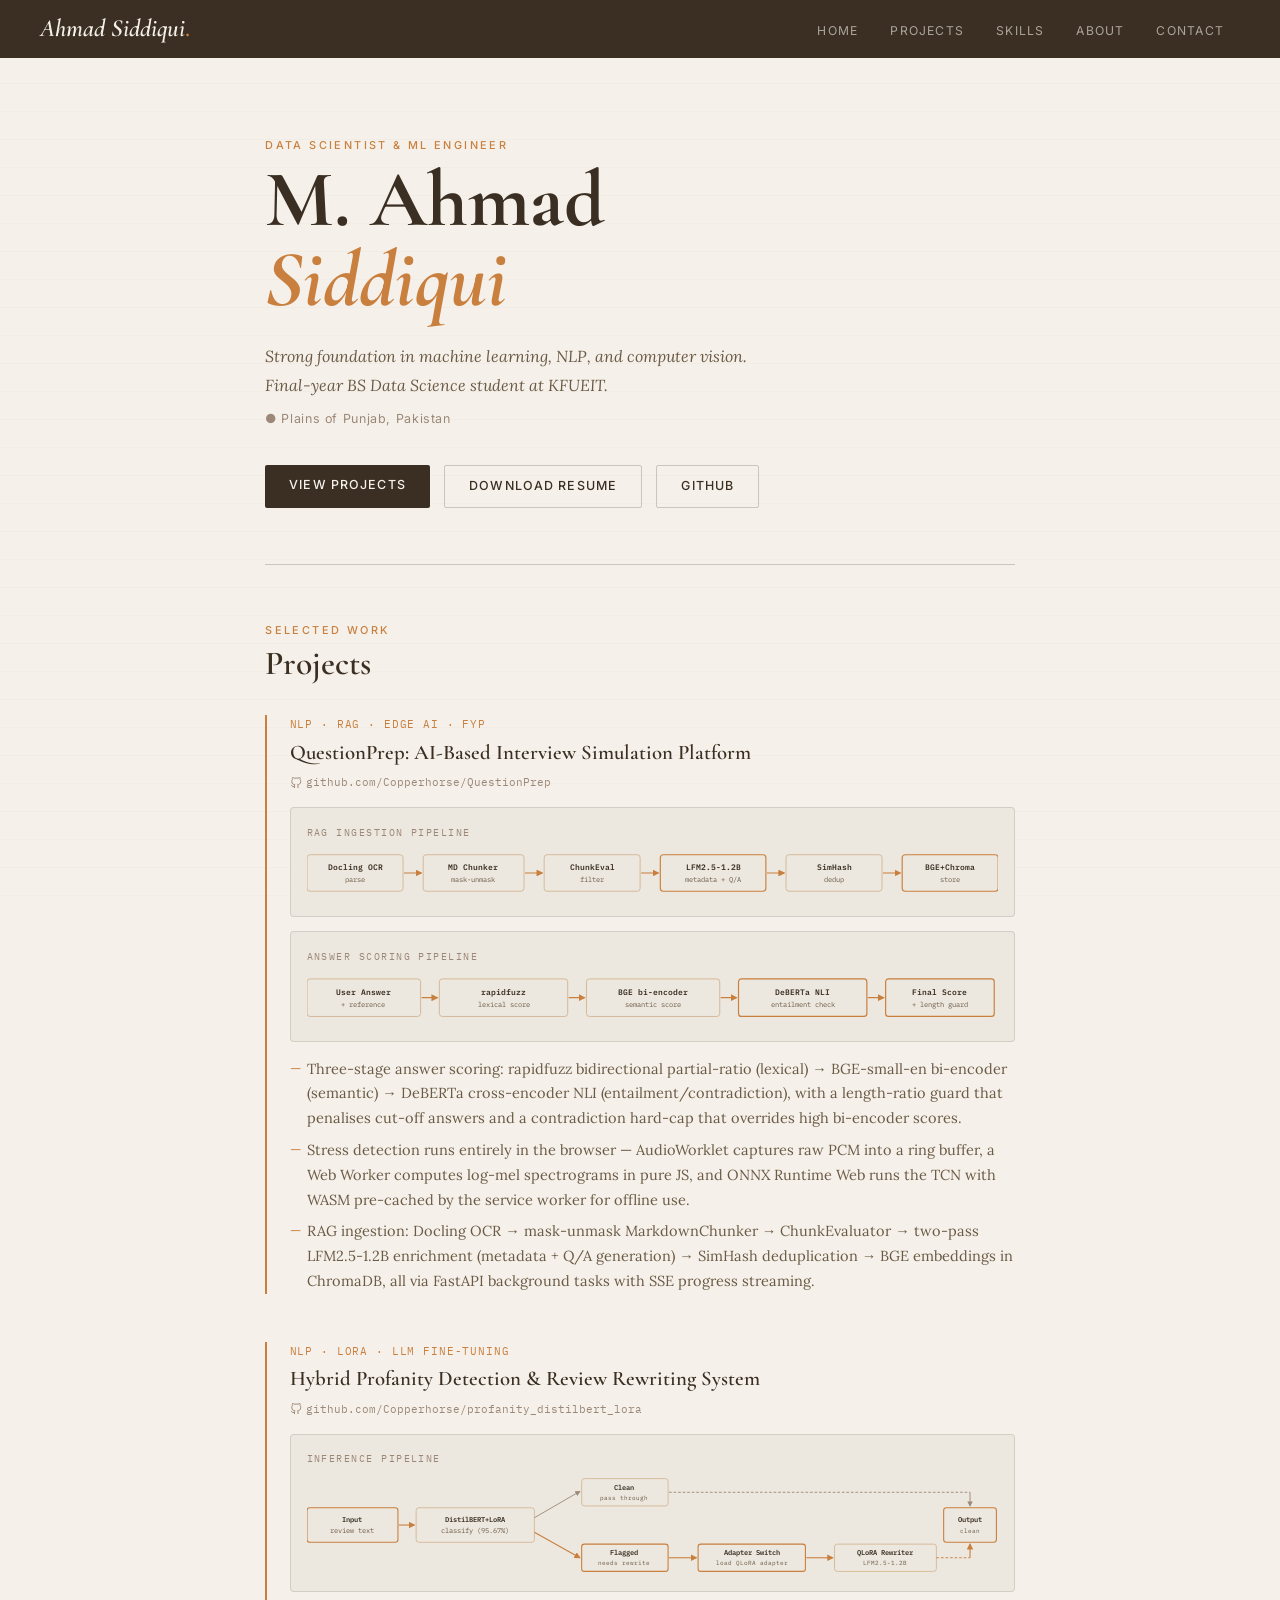
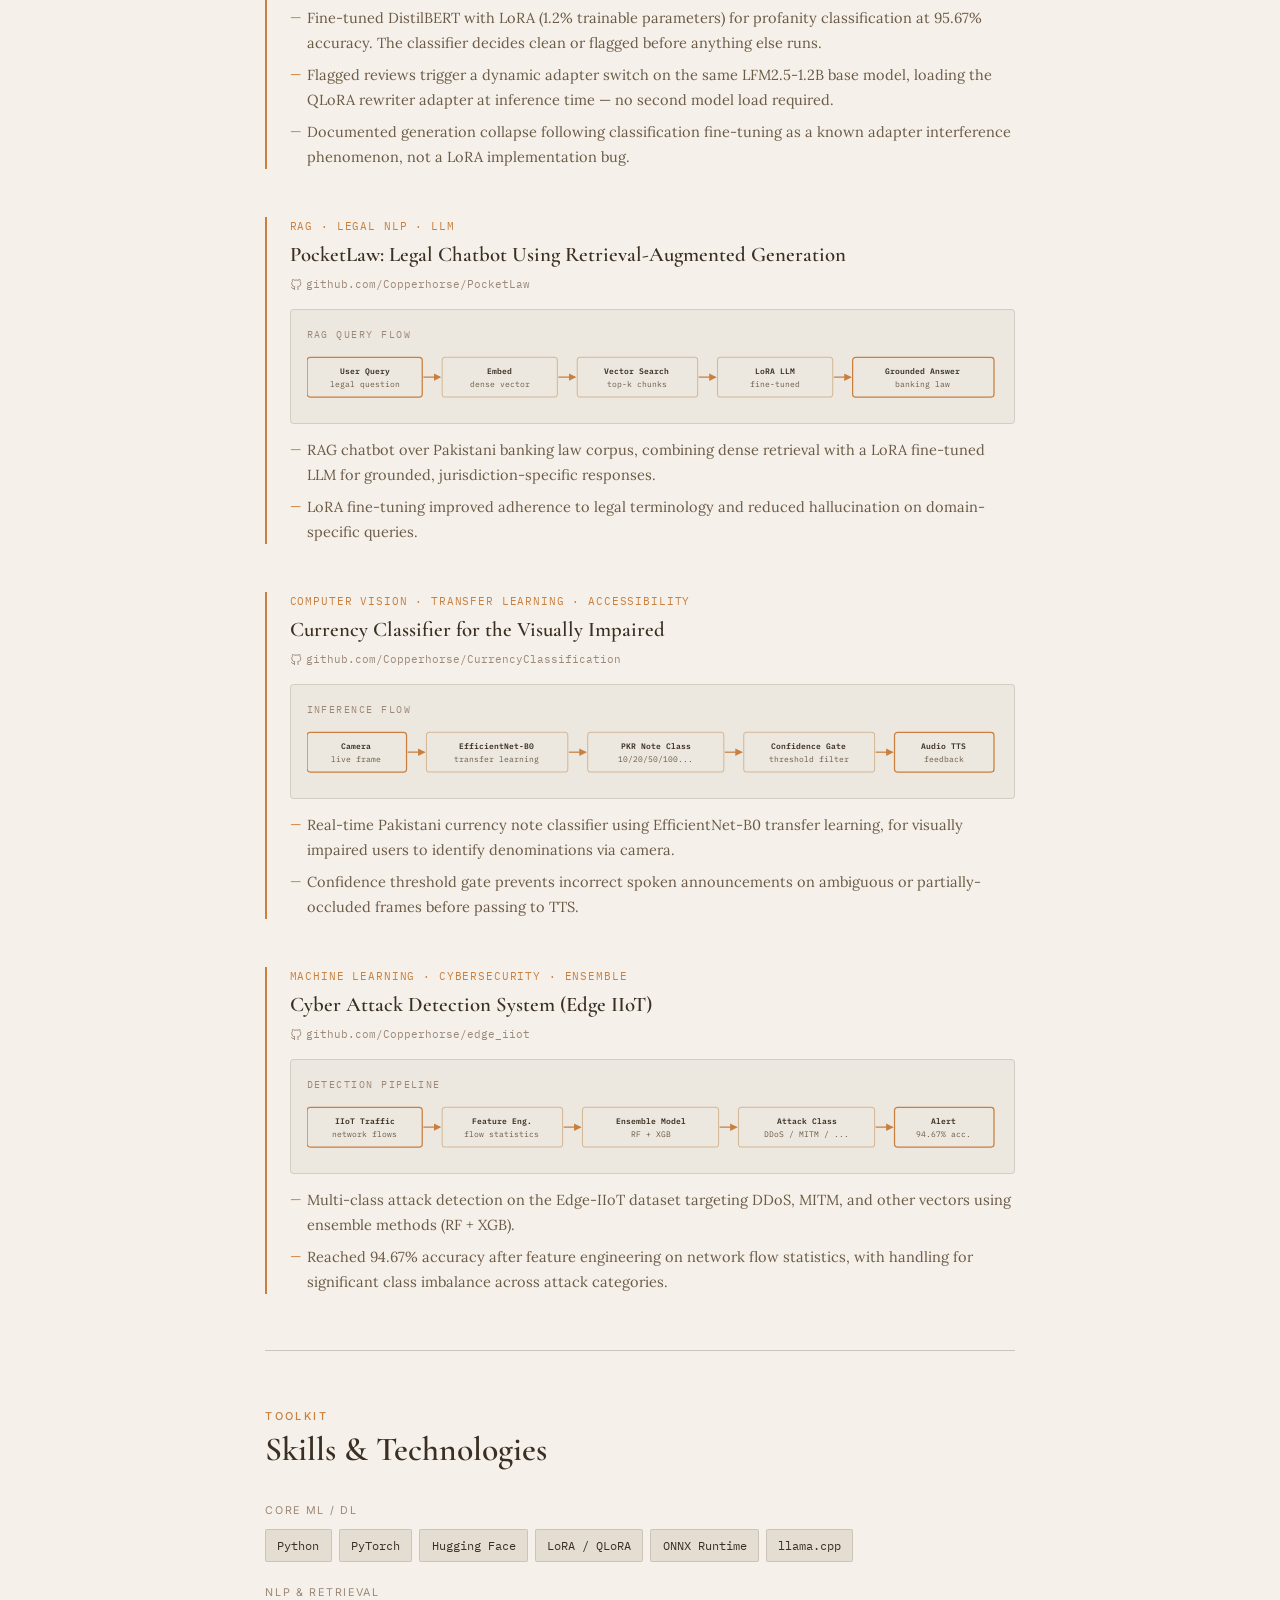
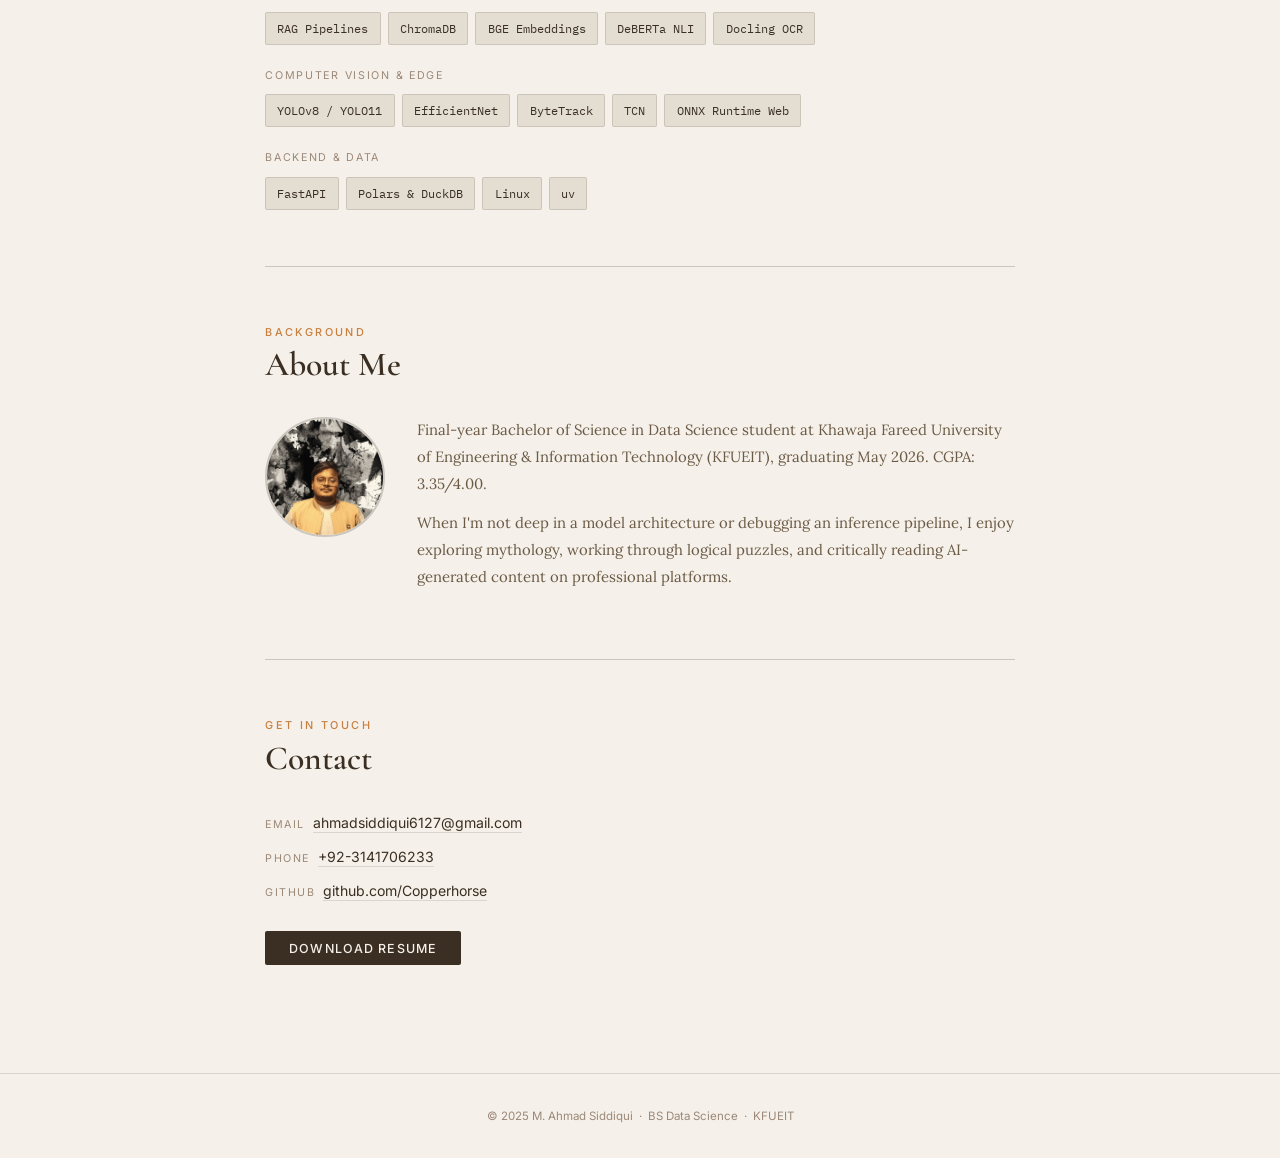
==== index.html @ ed1acefa "Add files via upload" ====
<!doctype html>
<html lang="en">
    <head>
        <meta charset="UTF-8" />
        <meta name="viewport" content="width=device-width, initial-scale=1.0" />
        <title>Portfolio | M. Ahmad Siddiqui</title>
        <meta
            name="description"
            content="M. Ahmad Siddiqui — Data Scientist & ML Engineer. NLP, Computer Vision, Edge AI."
        />
        <link rel="preconnect" href="https://fonts.googleapis.com" />
        <link rel="preconnect" href="https://fonts.gstatic.com" crossorigin />
        <link
            href="https://fonts.googleapis.com/css2?family=Cormorant+Garamond:ital,wght@0,400;0,600;0,700;1,400;1,600&family=Lora:ital,wght@0,400;0,500;1,400&family=Inter:wght@300;400;500&family=IBM+Plex+Mono:wght@400;500&display=swap"
            rel="stylesheet"
        />
        <style>
            :root {
                --ink: #3a2f22;
                --ink-light: #6b5a45;
                --ink-faint: #9c8878;
                --paper: #f5f1ea;
                --paper-dark: #ede8df;
                --paper-mid: #e4ddd2;
                --accent: #c97f3e;
                --border: rgba(58, 47, 34, 0.14);
                --border-mid: rgba(58, 47, 34, 0.22);
            }
            *,
            *::before,
            *::after {
                box-sizing: border-box;
                margin: 0;
                padding: 0;
            }
            html {
                scroll-behavior: smooth;
            }
            body {
                background-color: var(--paper);
                color: var(--ink);
                font-family: "Lora", Georgia, serif;
                font-size: 16px;
                line-height: 1.75;
            }
            body::before {
                content: "";
                position: fixed;
                inset: 0;
                pointer-events: none;
                z-index: 0;
                background-image: repeating-linear-gradient(
                    to bottom,
                    transparent,
                    transparent 27px,
                    rgba(58, 47, 34, 0.04) 28px
                );
            }
            .navbar {
                position: fixed;
                top: 0;
                left: 0;
                right: 0;
                z-index: 1000;
                background: var(--ink);
                display: flex;
                justify-content: space-between;
                align-items: center;
                padding: 0 2.5rem;
                height: 58px;
            }
            .nav-brand {
                font-family: "Cormorant Garamond", serif;
                font-size: 1.55rem;
                font-weight: 600;
                font-style: italic;
                color: var(--paper);
                text-decoration: none;
            }
            .nav-brand .dot {
                color: var(--accent);
                font-style: normal;
            }
            .nav-links {
                display: flex;
                list-style: none;
            }
            .nav-links a {
                font-family: "Inter", sans-serif;
                font-size: 0.76rem;
                font-weight: 400;
                letter-spacing: 0.1em;
                text-transform: uppercase;
                color: rgba(245, 241, 234, 0.6);
                text-decoration: none;
                padding: 0.45rem 1rem;
                transition: color 0.2s;
            }
            .nav-links a:hover {
                color: var(--paper);
            }
            .hamburger {
                display: none;
                flex-direction: column;
                gap: 5px;
                cursor: pointer;
            }
            .hamburger span {
                display: block;
                width: 20px;
                height: 1.5px;
                background: var(--paper);
                transition:
                    transform 0.3s,
                    opacity 0.3s;
            }
            .hamburger.open span:nth-child(1) {
                transform: translateY(6.5px) rotate(45deg);
            }
            .hamburger.open span:nth-child(2) {
                opacity: 0;
            }
            .hamburger.open span:nth-child(3) {
                transform: translateY(-6.5px) rotate(-45deg);
            }
            .mobile-menu {
                display: none;
                position: fixed;
                top: 58px;
                left: 0;
                right: 0;
                background: var(--ink);
                padding: 0.8rem 2rem 1.2rem;
                z-index: 999;
                flex-direction: column;
            }
            .mobile-menu.open {
                display: flex;
            }
            .mobile-menu a {
                font-family: "Inter", sans-serif;
                font-size: 0.82rem;
                letter-spacing: 0.08em;
                text-transform: uppercase;
                color: rgba(245, 241, 234, 0.7);
                text-decoration: none;
                padding: 0.55rem 0;
                border-bottom: 1px solid rgba(255, 255, 255, 0.05);
            }
            .page {
                position: relative;
                z-index: 1;
                max-width: 820px;
                margin: 0 auto;
                padding: 96px 2.2rem 5rem;
            }
            .divider {
                border: none;
                border-top: 1px solid var(--border-mid);
                margin: 3.5rem 0;
            }
            .eyebrow {
                font-family: "Inter", sans-serif;
                font-size: 0.68rem;
                font-weight: 500;
                letter-spacing: 0.22em;
                text-transform: uppercase;
                color: var(--accent);
                margin-bottom: 0.3rem;
                display: block;
            }
            h2.title {
                font-family: "Cormorant Garamond", serif;
                font-size: 2.1rem;
                font-weight: 600;
                color: var(--ink);
                margin-bottom: 2rem;
                line-height: 1.15;
            }
            #home {
                padding-top: 2.5rem;
            }
            .hero-name {
                font-family: "Cormorant Garamond", serif;
                font-size: clamp(3rem, 8vw, 5rem);
                font-weight: 700;
                line-height: 1;
                color: var(--ink);
                margin-bottom: 1.4rem;
            }
            .hero-name em {
                font-style: italic;
                color: var(--accent);
            }
            .hero-tagline {
                font-family: "Lora", serif;
                font-size: 1rem;
                font-style: italic;
                color: var(--ink-light);
                max-width: 520px;
                line-height: 1.8;
                margin-bottom: 0.5rem;
            }
            .hero-loc {
                font-family: "Inter", sans-serif;
                font-size: 0.78rem;
                color: var(--ink-faint);
                letter-spacing: 0.05em;
                margin-bottom: 2.2rem;
            }
            .ctas {
                display: flex;
                gap: 0.9rem;
                flex-wrap: wrap;
            }
            .btn {
                font-family: "Inter", sans-serif;
                font-size: 0.78rem;
                font-weight: 500;
                letter-spacing: 0.09em;
                text-transform: uppercase;
                text-decoration: none;
                padding: 0.6rem 1.5rem;
                border-radius: 2px;
                transition: transform 0.15s;
            }
            .btn:hover {
                transform: translateY(-1px);
            }
            .btn-ink {
                background: var(--ink);
                color: var(--paper);
            }
            .btn-ink:hover {
                background: #4e3f2d;
            }
            .btn-outline {
                border: 1px solid var(--border-mid);
                color: var(--ink);
            }
            .btn-outline:hover {
                border-color: var(--accent);
                color: var(--accent);
            }
            .project-card {
                margin-bottom: 3rem;
                border-left: 2.5px solid var(--accent);
                padding-left: 1.4rem;
            }
            .proj-tag {
                font-family: "IBM Plex Mono", monospace;
                font-size: 0.67rem;
                letter-spacing: 0.08em;
                text-transform: uppercase;
                color: var(--accent);
                display: block;
                margin-bottom: 0.3rem;
            }
            .proj-title {
                font-family: "Cormorant Garamond", serif;
                font-size: 1.3rem;
                font-weight: 600;
                color: var(--ink);
                text-decoration: none;
                display: block;
                margin-bottom: 0.2rem;
                line-height: 1.3;
                transition: color 0.2s;
            }
            .proj-title:hover {
                color: var(--accent);
            }
            .proj-gh {
                display: inline-flex;
                align-items: center;
                gap: 0.3rem;
                font-family: "IBM Plex Mono", monospace;
                font-size: 0.7rem;
                color: var(--ink-faint);
                text-decoration: none;
                margin-bottom: 0.9rem;
                transition: color 0.2s;
            }
            .proj-gh:hover {
                color: var(--accent);
            }
            .diagram-wrap {
                background: var(--paper-dark);
                border: 1px solid var(--border);
                border-radius: 4px;
                padding: 0.9rem 1rem 0.7rem;
                margin-bottom: 0.9rem;
                overflow-x: auto;
            }
            .diagram-label {
                font-family: "IBM Plex Mono", monospace;
                font-size: 0.65rem;
                letter-spacing: 0.14em;
                text-transform: uppercase;
                color: var(--ink-faint);
                margin-bottom: 0.5rem;
            }
            .pipeline-svg {
                width: 100%;
                height: auto;
                display: block;
            }
            .proj-bullets {
                list-style: none;
                padding: 0;
            }
            .proj-bullets li {
                font-family: "Lora", serif;
                font-size: 0.91rem;
                color: var(--ink-light);
                line-height: 1.7;
                margin-bottom: 0.45rem;
                padding-left: 1.1rem;
                position: relative;
            }
            .proj-bullets li::before {
                content: "—";
                position: absolute;
                left: 0;
                color: var(--accent);
                font-size: 0.85rem;
            }
            .skill-group {
                margin-bottom: 1.4rem;
            }
            .skill-group-label {
                font-family: "Inter", sans-serif;
                font-size: 0.67rem;
                letter-spacing: 0.16em;
                text-transform: uppercase;
                color: var(--ink-faint);
                margin-bottom: 0.55rem;
            }
            .skill-tags {
                display: flex;
                flex-wrap: wrap;
                gap: 0.45rem;
            }
            .skill-tag {
                font-family: "IBM Plex Mono", monospace;
                font-size: 0.75rem;
                color: var(--ink);
                background: var(--paper-mid);
                border: 1px solid var(--border);
                padding: 0.3rem 0.7rem;
                border-radius: 2px;
                transition:
                    border-color 0.2s,
                    color 0.2s;
            }
            .skill-tag:hover {
                border-color: var(--accent);
                color: var(--accent);
            }
            .about-grid {
                display: grid;
                grid-template-columns: 120px 1fr;
                gap: 2rem;
                align-items: start;
            }
            .profile-pic {
                width: 120px;
                height: 120px;
                border-radius: 50%;
                object-fit: cover;
                border: 2px solid var(--border-mid);
                filter: sepia(15%) contrast(0.95);
            }
            .about-text p {
                font-size: 0.93rem;
                color: var(--ink-light);
                margin-bottom: 0.8rem;
                line-height: 1.8;
            }
            .contact-list {
                list-style: none;
                padding: 0;
                margin-bottom: 1.8rem;
            }
            .contact-list li {
                font-family: "Inter", sans-serif;
                font-size: 0.88rem;
                margin-bottom: 0.6rem;
                color: var(--ink-light);
            }
            .contact-list a {
                color: var(--ink);
                text-decoration: none;
                border-bottom: 1px solid var(--border);
                padding-bottom: 1px;
                transition:
                    color 0.2s,
                    border-color 0.2s;
            }
            .contact-list a:hover {
                color: var(--accent);
                border-color: var(--accent);
            }
            .cl {
                font-size: 0.67rem;
                letter-spacing: 0.14em;
                text-transform: uppercase;
                color: var(--ink-faint);
                margin-right: 0.5rem;
            }
            footer {
                text-align: center;
                padding: 2rem;
                font-family: "Inter", sans-serif;
                font-size: 0.72rem;
                color: var(--ink-faint);
                border-top: 1px solid var(--border);
                margin-top: 2rem;
                position: relative;
                z-index: 1;
            }
            @media (max-width: 600px) {
                .navbar {
                    padding: 0 1.2rem;
                }
                .nav-links {
                    display: none;
                }
                .hamburger {
                    display: flex;
                }
                .page {
                    padding: 78px 1.2rem 3rem;
                }
                .hero-name {
                    font-size: 2.8rem;
                }
                .about-grid {
                    grid-template-columns: 1fr;
                }
            }
        </style>
    </head>
    <body>
        <nav class="navbar">
            <a class="nav-brand" href="#home"
                >Ahmad Siddiqui<span class="dot">.</span></a
            >
            <ul class="nav-links">
                <li><a href="#home">Home</a></li>
                <li><a href="#projects">Projects</a></li>
                <li><a href="#skills">Skills</a></li>
                <li><a href="#about">About</a></li>
                <li><a href="#contact">Contact</a></li>
            </ul>
            <div class="hamburger" id="hbg" onclick="toggleMenu()">
                <span></span><span></span><span></span>
            </div>
        </nav>

        <div class="mobile-menu" id="mob">
            <a href="#home" onclick="closeMenu()">Home</a>
            <a href="#projects" onclick="closeMenu()">Projects</a>
            <a href="#skills" onclick="closeMenu()">Skills</a>
            <a href="#about" onclick="closeMenu()">About</a>
            <a href="#contact" onclick="closeMenu()">Contact</a>
        </div>

        <div class="page">
            <section id="home">
                <span class="eyebrow">Data Scientist &amp; ML Engineer</span>
                <h1 class="hero-name">M. Ahmad<br /><em>Siddiqui</em></h1>
                <p class="hero-tagline">
                    Strong foundation in machine learning, NLP, and computer
                    vision. Final-year BS Data Science student at KFUEIT.
                </p>
                <p class="hero-loc">&#9679; Plains of Punjab, Pakistan</p>
                <div class="ctas">
                    <a href="#projects" class="btn btn-ink">View Projects</a>
                    <a
                        href="data/Portfolio-4.pdf"
                        class="btn btn-outline"
                        download
                        >Download Resume</a
                    >
                    <a
                        href="https://github.com/Copperhorse"
                        class="btn btn-outline"
                        target="_blank"
                        >GitHub</a
                    >
                </div>
            </section>

            <hr class="divider" />

            <section id="projects">
                <span class="eyebrow">Selected Work</span>
                <h2 class="title">Projects</h2>

                <!-- QuestionPrep -->
                <div class="project-card">
                    <span class="proj-tag"
                        >NLP &middot; RAG &middot; Edge AI &middot; FYP</span
                    >
                    <a
                        class="proj-title"
                        href="https://github.com/Copperhorse/QuestionPrep"
                        target="_blank"
                        >QuestionPrep: AI-Based Interview Simulation Platform</a
                    >
                    <a
                        class="proj-gh"
                        href="https://github.com/Copperhorse/QuestionPrep"
                        target="_blank"
                    >
                        <svg
                            width="12"
                            height="12"
                            viewBox="0 0 24 24"
                            fill="none"
                            stroke="currentColor"
                            stroke-width="2"
                        >
                            <path
                                d="M9 19c-5 1.5-5-2.5-7-3m14 6v-3.87a3.37 3.37 0 0 0-.94-2.61c3.14-.35 6.44-1.54 6.44-7A5.44 5.44 0 0 0 20 4.77 5.07 5.07 0 0 0 19.91 1S18.73.65 16 2.48a13.38 13.38 0 0 0-7 0C6.27.65 5.09 1 5.09 1A5.07 5.07 0 0 0 5 4.77a5.44 5.44 0 0 0-1.5 3.78c0 5.42 3.3 6.61 6.44 7A3.37 3.37 0 0 0 9 18.13V22"
                            />
                        </svg>
                        github.com/Copperhorse/QuestionPrep
                    </a>
                    <div class="diagram-wrap">
                        <div class="diagram-label">RAG Ingestion Pipeline</div>
                        <svg
                            class="pipeline-svg"
                            viewBox="0 0 720 58"
                            xmlns="http://www.w3.org/2000/svg"
                        >
                            <defs>
                                <marker
                                    id="a1"
                                    markerWidth="6"
                                    markerHeight="6"
                                    refX="5"
                                    refY="3"
                                    orient="auto"
                                >
                                    <polygon
                                        points="0 0,6 3,0 6"
                                        fill="#c97f3e"
                                    />
                                </marker>
                            </defs>
                            <rect
                                x="0"
                                y="6"
                                width="100"
                                height="38"
                                rx="3"
                                fill="#ede8df"
                                stroke="#d4b896"
                                stroke-width="1"
                            />
                            <rect
                                x="121"
                                y="6"
                                width="105"
                                height="38"
                                rx="3"
                                fill="#ede8df"
                                stroke="#d4b896"
                                stroke-width="1"
                            />
                            <rect
                                x="247"
                                y="6"
                                width="100"
                                height="38"
                                rx="3"
                                fill="#ede8df"
                                stroke="#d4b896"
                                stroke-width="1"
                            />
                            <rect
                                x="368"
                                y="6"
                                width="110"
                                height="38"
                                rx="3"
                                fill="#ede8df"
                                stroke="#c97f3e"
                                stroke-width="1.2"
                            />
                            <rect
                                x="499"
                                y="6"
                                width="100"
                                height="38"
                                rx="3"
                                fill="#ede8df"
                                stroke="#d4b896"
                                stroke-width="1"
                            />
                            <rect
                                x="620"
                                y="6"
                                width="100"
                                height="38"
                                rx="3"
                                fill="#ede8df"
                                stroke="#c97f3e"
                                stroke-width="1.2"
                            />
                            <text
                                x="50"
                                y="22"
                                text-anchor="middle"
                                font-size="8"
                                fill="#3a2f22"
                                font-weight="600"
                                font-family="IBM Plex Mono,monospace"
                            >
                                Docling OCR
                            </text>
                            <text
                                x="50"
                                y="34"
                                text-anchor="middle"
                                font-size="7.5"
                                fill="#6b5a45"
                                font-family="IBM Plex Mono,monospace"
                            >
                                parse
                            </text>
                            <text
                                x="173"
                                y="22"
                                text-anchor="middle"
                                font-size="8"
                                fill="#3a2f22"
                                font-weight="600"
                                font-family="IBM Plex Mono,monospace"
                            >
                                MD Chunker
                            </text>
                            <text
                                x="173"
                                y="34"
                                text-anchor="middle"
                                font-size="7.5"
                                fill="#6b5a45"
                                font-family="IBM Plex Mono,monospace"
                            >
                                mask-unmask
                            </text>
                            <text
                                x="297"
                                y="22"
                                text-anchor="middle"
                                font-size="8"
                                fill="#3a2f22"
                                font-weight="600"
                                font-family="IBM Plex Mono,monospace"
                            >
                                ChunkEval
                            </text>
                            <text
                                x="297"
                                y="34"
                                text-anchor="middle"
                                font-size="7.5"
                                fill="#6b5a45"
                                font-family="IBM Plex Mono,monospace"
                            >
                                filter
                            </text>
                            <text
                                x="423"
                                y="22"
                                text-anchor="middle"
                                font-size="8"
                                fill="#3a2f22"
                                font-weight="600"
                                font-family="IBM Plex Mono,monospace"
                            >
                                LFM2.5-1.2B
                            </text>
                            <text
                                x="423"
                                y="34"
                                text-anchor="middle"
                                font-size="7.5"
                                fill="#6b5a45"
                                font-family="IBM Plex Mono,monospace"
                            >
                                metadata + Q/A
                            </text>
                            <text
                                x="549"
                                y="22"
                                text-anchor="middle"
                                font-size="8"
                                fill="#3a2f22"
                                font-weight="600"
                                font-family="IBM Plex Mono,monospace"
                            >
                                SimHash
                            </text>
                            <text
                                x="549"
                                y="34"
                                text-anchor="middle"
                                font-size="7.5"
                                fill="#6b5a45"
                                font-family="IBM Plex Mono,monospace"
                            >
                                dedup
                            </text>
                            <text
                                x="670"
                                y="22"
                                text-anchor="middle"
                                font-size="8"
                                fill="#3a2f22"
                                font-weight="600"
                                font-family="IBM Plex Mono,monospace"
                            >
                                BGE+Chroma
                            </text>
                            <text
                                x="670"
                                y="34"
                                text-anchor="middle"
                                font-size="7.5"
                                fill="#6b5a45"
                                font-family="IBM Plex Mono,monospace"
                            >
                                store
                            </text>
                            <line
                                x1="101"
                                y1="25"
                                x2="119"
                                y2="25"
                                stroke="#c97f3e"
                                stroke-width="1.2"
                                marker-end="url(#a1)"
                            />
                            <line
                                x1="227"
                                y1="25"
                                x2="245"
                                y2="25"
                                stroke="#c97f3e"
                                stroke-width="1.2"
                                marker-end="url(#a1)"
                            />
                            <line
                                x1="348"
                                y1="25"
                                x2="366"
                                y2="25"
                                stroke="#c97f3e"
                                stroke-width="1.2"
                                marker-end="url(#a1)"
                            />
                            <line
                                x1="479"
                                y1="25"
                                x2="497"
                                y2="25"
                                stroke="#c97f3e"
                                stroke-width="1.2"
                                marker-end="url(#a1)"
                            />
                            <line
                                x1="600"
                                y1="25"
                                x2="618"
                                y2="25"
                                stroke="#c97f3e"
                                stroke-width="1.2"
                                marker-end="url(#a1)"
                            />
                        </svg>
                    </div>
                    <div class="diagram-wrap">
                        <div class="diagram-label">Answer Scoring Pipeline</div>
                        <svg
                            class="pipeline-svg"
                            viewBox="0 0 700 58"
                            xmlns="http://www.w3.org/2000/svg"
                        >
                            <defs>
                                <marker
                                    id="a2"
                                    markerWidth="6"
                                    markerHeight="6"
                                    refX="5"
                                    refY="3"
                                    orient="auto"
                                >
                                    <polygon
                                        points="0 0,6 3,0 6"
                                        fill="#c97f3e"
                                    />
                                </marker>
                            </defs>
                            <rect
                                x="0"
                                y="6"
                                width="115"
                                height="38"
                                rx="3"
                                fill="#ede8df"
                                stroke="#d4b896"
                                stroke-width="1"
                            />
                            <rect
                                x="134"
                                y="6"
                                width="130"
                                height="38"
                                rx="3"
                                fill="#ede8df"
                                stroke="#d4b896"
                                stroke-width="1"
                            />
                            <rect
                                x="283"
                                y="6"
                                width="135"
                                height="38"
                                rx="3"
                                fill="#ede8df"
                                stroke="#d4b896"
                                stroke-width="1"
                            />
                            <rect
                                x="437"
                                y="6"
                                width="130"
                                height="38"
                                rx="3"
                                fill="#ede8df"
                                stroke="#c97f3e"
                                stroke-width="1.2"
                            />
                            <rect
                                x="586"
                                y="6"
                                width="110"
                                height="38"
                                rx="3"
                                fill="#ede8df"
                                stroke="#c97f3e"
                                stroke-width="1.2"
                            />
                            <text
                                x="57"
                                y="22"
                                text-anchor="middle"
                                font-size="8"
                                fill="#3a2f22"
                                font-weight="600"
                                font-family="IBM Plex Mono,monospace"
                            >
                                User Answer
                            </text>
                            <text
                                x="57"
                                y="34"
                                text-anchor="middle"
                                font-size="7.5"
                                fill="#6b5a45"
                                font-family="IBM Plex Mono,monospace"
                            >
                                + reference
                            </text>
                            <text
                                x="199"
                                y="22"
                                text-anchor="middle"
                                font-size="8"
                                fill="#3a2f22"
                                font-weight="600"
                                font-family="IBM Plex Mono,monospace"
                            >
                                rapidfuzz
                            </text>
                            <text
                                x="199"
                                y="34"
                                text-anchor="middle"
                                font-size="7.5"
                                fill="#6b5a45"
                                font-family="IBM Plex Mono,monospace"
                            >
                                lexical score
                            </text>
                            <text
                                x="350"
                                y="22"
                                text-anchor="middle"
                                font-size="8"
                                fill="#3a2f22"
                                font-weight="600"
                                font-family="IBM Plex Mono,monospace"
                            >
                                BGE bi-encoder
                            </text>
                            <text
                                x="350"
                                y="34"
                                text-anchor="middle"
                                font-size="7.5"
                                fill="#6b5a45"
                                font-family="IBM Plex Mono,monospace"
                            >
                                semantic score
                            </text>
                            <text
                                x="502"
                                y="22"
                                text-anchor="middle"
                                font-size="8"
                                fill="#3a2f22"
                                font-weight="600"
                                font-family="IBM Plex Mono,monospace"
                            >
                                DeBERTa NLI
                            </text>
                            <text
                                x="502"
                                y="34"
                                text-anchor="middle"
                                font-size="7.5"
                                fill="#6b5a45"
                                font-family="IBM Plex Mono,monospace"
                            >
                                entailment check
                            </text>
                            <text
                                x="641"
                                y="22"
                                text-anchor="middle"
                                font-size="8"
                                fill="#3a2f22"
                                font-weight="600"
                                font-family="IBM Plex Mono,monospace"
                            >
                                Final Score
                            </text>
                            <text
                                x="641"
                                y="34"
                                text-anchor="middle"
                                font-size="7.5"
                                fill="#6b5a45"
                                font-family="IBM Plex Mono,monospace"
                            >
                                + length guard
                            </text>
                            <line
                                x1="116"
                                y1="25"
                                x2="132"
                                y2="25"
                                stroke="#c97f3e"
                                stroke-width="1.2"
                                marker-end="url(#a2)"
                            />
                            <line
                                x1="265"
                                y1="25"
                                x2="281"
                                y2="25"
                                stroke="#c97f3e"
                                stroke-width="1.2"
                                marker-end="url(#a2)"
                            />
                            <line
                                x1="419"
                                y1="25"
                                x2="435"
                                y2="25"
                                stroke="#c97f3e"
                                stroke-width="1.2"
                                marker-end="url(#a2)"
                            />
                            <line
                                x1="568"
                                y1="25"
                                x2="584"
                                y2="25"
                                stroke="#c97f3e"
                                stroke-width="1.2"
                                marker-end="url(#a2)"
                            />
                        </svg>
                    </div>
                    <ul class="proj-bullets">
                        <li>
                            Three-stage answer scoring: rapidfuzz bidirectional
                            partial-ratio (lexical) → BGE-small-en bi-encoder
                            (semantic) → DeBERTa cross-encoder NLI
                            (entailment/contradiction), with a length-ratio
                            guard that penalises cut-off answers and a
                            contradiction hard-cap that overrides high
                            bi-encoder scores.
                        </li>
                        <li>
                            Stress detection runs entirely in the browser —
                            AudioWorklet captures raw PCM into a ring buffer, a
                            Web Worker computes log-mel spectrograms in pure JS,
                            and ONNX Runtime Web runs the TCN with WASM
                            pre-cached by the service worker for offline use.
                        </li>
                        <li>
                            RAG ingestion: Docling OCR → mask-unmask
                            MarkdownChunker → ChunkEvaluator → two-pass
                            LFM2.5-1.2B enrichment (metadata + Q/A generation) →
                            SimHash deduplication → BGE embeddings in ChromaDB,
                            all via FastAPI background tasks with SSE progress
                            streaming.
                        </li>
                    </ul>
                </div>

                <!-- Profanity Detection — CORRECTED DIAGRAM -->
                <div class="project-card">
                    <span class="proj-tag"
                        >NLP &middot; LoRA &middot; LLM Fine-tuning</span
                    >
                    <a
                        class="proj-title"
                        href="https://github.com/Copperhorse/profanity_distilbert_lora"
                        target="_blank"
                        >Hybrid Profanity Detection &amp; Review Rewriting
                        System</a
                    >
                    <a
                        class="proj-gh"
                        href="https://github.com/Copperhorse/profanity_distilbert_lora"
                        target="_blank"
                    >
                        <svg
                            width="12"
                            height="12"
                            viewBox="0 0 24 24"
                            fill="none"
                            stroke="currentColor"
                            stroke-width="2"
                        >
                            <path
                                d="M9 19c-5 1.5-5-2.5-7-3m14 6v-3.87a3.37 3.37 0 0 0-.94-2.61c3.14-.35 6.44-1.54 6.44-7A5.44 5.44 0 0 0 20 4.77 5.07 5.07 0 0 0 19.91 1S18.73.65 16 2.48a13.38 13.38 0 0 0-7 0C6.27.65 5.09 1 5.09 1A5.07 5.07 0 0 0 5 4.77a5.44 5.44 0 0 0-1.5 3.78c0 5.42 3.3 6.61 6.44 7A3.37 3.37 0 0 0 9 18.13V22"
                            />
                        </svg>
                        github.com/Copperhorse/profanity_distilbert_lora
                    </a>
                    <div class="diagram-wrap">
                        <div class="diagram-label">Inference Pipeline</div>
                        <!-- Flow: Input → DistilBERT Classifier → clean (pass through) OR flagged → Adapter Switch → QLoRA Rewriter → Output -->
                        <svg
                            class="pipeline-svg"
                            viewBox="0 0 760 115"
                            xmlns="http://www.w3.org/2000/svg"
                        >
                            <defs>
                                <marker
                                    id="b1"
                                    markerWidth="6"
                                    markerHeight="6"
                                    refX="5"
                                    refY="3"
                                    orient="auto"
                                >
                                    <polygon
                                        points="0 0,6 3,0 6"
                                        fill="#c97f3e"
                                    />
                                </marker>
                                <marker
                                    id="b2"
                                    markerWidth="6"
                                    markerHeight="6"
                                    refX="5"
                                    refY="3"
                                    orient="auto"
                                >
                                    <polygon
                                        points="0 0,6 3,0 6"
                                        fill="#9c8878"
                                    />
                                </marker>
                            </defs>
                            <!-- Input -->
                            <rect
                                x="0"
                                y="36"
                                width="100"
                                height="38"
                                rx="3"
                                fill="#ede8df"
                                stroke="#c97f3e"
                                stroke-width="1.2"
                            />
                            <text
                                x="50"
                                y="52"
                                text-anchor="middle"
                                font-size="8"
                                fill="#3a2f22"
                                font-weight="600"
                                font-family="IBM Plex Mono,monospace"
                            >
                                Input
                            </text>
                            <text
                                x="50"
                                y="64"
                                text-anchor="middle"
                                font-size="7.5"
                                fill="#6b5a45"
                                font-family="IBM Plex Mono,monospace"
                            >
                                review text
                            </text>
                            <!-- Classifier -->
                            <rect
                                x="120"
                                y="36"
                                width="130"
                                height="38"
                                rx="3"
                                fill="#ede8df"
                                stroke="#d4b896"
                                stroke-width="1"
                            />
                            <text
                                x="185"
                                y="52"
                                text-anchor="middle"
                                font-size="8"
                                fill="#3a2f22"
                                font-weight="600"
                                font-family="IBM Plex Mono,monospace"
                            >
                                DistilBERT+LoRA
                            </text>
                            <text
                                x="185"
                                y="64"
                                text-anchor="middle"
                                font-size="7.5"
                                fill="#6b5a45"
                                font-family="IBM Plex Mono,monospace"
                            >
                                classify (95.67%)
                            </text>
                            <line
                                x1="101"
                                y1="55"
                                x2="118"
                                y2="55"
                                stroke="#c97f3e"
                                stroke-width="1.2"
                                marker-end="url(#b1)"
                            />
                            <!-- clean branch -->
                            <line
                                x1="250"
                                y1="47"
                                x2="300"
                                y2="18"
                                stroke="#9c8878"
                                stroke-width="1"
                                marker-end="url(#b2)"
                            />
                            <rect
                                x="302"
                                y="4"
                                width="95"
                                height="30"
                                rx="3"
                                fill="#ede8df"
                                stroke="#d4b896"
                                stroke-width="1"
                            />
                            <text
                                x="349"
                                y="16"
                                text-anchor="middle"
                                font-size="7.5"
                                fill="#3a2f22"
                                font-weight="600"
                                font-family="IBM Plex Mono,monospace"
                            >
                                Clean
                            </text>
                            <text
                                x="349"
                                y="27"
                                text-anchor="middle"
                                font-size="7"
                                fill="#6b5a45"
                                font-family="IBM Plex Mono,monospace"
                            >
                                pass through
                            </text>
                            <!-- flagged branch -->
                            <line
                                x1="250"
                                y1="63"
                                x2="300"
                                y2="91"
                                stroke="#c97f3e"
                                stroke-width="1.2"
                                marker-end="url(#b1)"
                            />
                            <rect
                                x="302"
                                y="76"
                                width="95"
                                height="30"
                                rx="3"
                                fill="#ede8df"
                                stroke="#c97f3e"
                                stroke-width="1.2"
                            />
                            <text
                                x="349"
                                y="88"
                                text-anchor="middle"
                                font-size="7.5"
                                fill="#3a2f22"
                                font-weight="600"
                                font-family="IBM Plex Mono,monospace"
                            >
                                Flagged
                            </text>
                            <text
                                x="349"
                                y="99"
                                text-anchor="middle"
                                font-size="7"
                                fill="#6b5a45"
                                font-family="IBM Plex Mono,monospace"
                            >
                                needs rewrite
                            </text>
                            <!-- adapter switch (flagged only) -->
                            <line
                                x1="398"
                                y1="91"
                                x2="428"
                                y2="91"
                                stroke="#c97f3e"
                                stroke-width="1.2"
                                marker-end="url(#b1)"
                            />
                            <rect
                                x="430"
                                y="76"
                                width="118"
                                height="30"
                                rx="3"
                                fill="#ede8df"
                                stroke="#c97f3e"
                                stroke-width="1.2"
                            />
                            <text
                                x="489"
                                y="88"
                                text-anchor="middle"
                                font-size="7.5"
                                fill="#3a2f22"
                                font-weight="600"
                                font-family="IBM Plex Mono,monospace"
                            >
                                Adapter Switch
                            </text>
                            <text
                                x="489"
                                y="99"
                                text-anchor="middle"
                                font-size="7"
                                fill="#6b5a45"
                                font-family="IBM Plex Mono,monospace"
                            >
                                load QLoRA adapter
                            </text>
                            <!-- QLoRA rewriter -->
                            <line
                                x1="549"
                                y1="91"
                                x2="578"
                                y2="91"
                                stroke="#c97f3e"
                                stroke-width="1.2"
                                marker-end="url(#b1)"
                            />
                            <rect
                                x="580"
                                y="76"
                                width="112"
                                height="30"
                                rx="3"
                                fill="#ede8df"
                                stroke="#d4b896"
                                stroke-width="1"
                            />
                            <text
                                x="636"
                                y="88"
                                text-anchor="middle"
                                font-size="7.5"
                                fill="#3a2f22"
                                font-weight="600"
                                font-family="IBM Plex Mono,monospace"
                            >
                                QLoRA Rewriter
                            </text>
                            <text
                                x="636"
                                y="99"
                                text-anchor="middle"
                                font-size="7"
                                fill="#6b5a45"
                                font-family="IBM Plex Mono,monospace"
                            >
                                LFM2.5-1.2B
                            </text>
                            <!-- output node -->
                            <rect
                                x="700"
                                y="36"
                                width="58"
                                height="38"
                                rx="3"
                                fill="#ede8df"
                                stroke="#c97f3e"
                                stroke-width="1.2"
                            />
                            <text
                                x="729"
                                y="52"
                                text-anchor="middle"
                                font-size="7.5"
                                fill="#3a2f22"
                                font-weight="600"
                                font-family="IBM Plex Mono,monospace"
                            >
                                Output
                            </text>
                            <text
                                x="729"
                                y="64"
                                text-anchor="middle"
                                font-size="7"
                                fill="#6b5a45"
                                font-family="IBM Plex Mono,monospace"
                            >
                                clean
                            </text>
                            <!-- clean → output -->
                            <line
                                x1="398"
                                y1="19"
                                x2="729"
                                y2="19"
                                stroke="#9c8878"
                                stroke-width="1"
                                stroke-dasharray="3,2"
                            />
                            <line
                                x1="729"
                                y1="19"
                                x2="729"
                                y2="34"
                                stroke="#9c8878"
                                stroke-width="1"
                                marker-end="url(#b2)"
                            />
                            <!-- rewritten → output -->
                            <line
                                x1="692"
                                y1="91"
                                x2="729"
                                y2="91"
                                stroke="#c97f3e"
                                stroke-width="1"
                                stroke-dasharray="3,2"
                            />
                            <line
                                x1="729"
                                y1="91"
                                x2="729"
                                y2="76"
                                stroke="#c97f3e"
                                stroke-width="1.2"
                                marker-end="url(#b1)"
                            />
                        </svg>
                    </div>
                    <ul class="proj-bullets">
                        <li>
                            Fine-tuned DistilBERT with LoRA (1.2% trainable
                            parameters) for profanity classification at 95.67%
                            accuracy. The classifier decides clean or flagged
                            before anything else runs.
                        </li>
                        <li>
                            Flagged reviews trigger a dynamic adapter switch on
                            the same LFM2.5-1.2B base model, loading the QLoRA
                            rewriter adapter at inference time — no second model
                            load required.
                        </li>
                        <li>
                            Documented generation collapse following
                            classification fine-tuning as a known adapter
                            interference phenomenon, not a LoRA implementation
                            bug.
                        </li>
                    </ul>
                </div>

                <!-- PocketLaw -->
                <div class="project-card">
                    <span class="proj-tag"
                        >RAG &middot; Legal NLP &middot; LLM</span
                    >
                    <a
                        class="proj-title"
                        href="https://github.com/Copperhorse/PocketLaw"
                        target="_blank"
                        >PocketLaw: Legal Chatbot Using Retrieval-Augmented
                        Generation</a
                    >
                    <a
                        class="proj-gh"
                        href="https://github.com/Copperhorse/PocketLaw"
                        target="_blank"
                    >
                        <svg
                            width="12"
                            height="12"
                            viewBox="0 0 24 24"
                            fill="none"
                            stroke="currentColor"
                            stroke-width="2"
                        >
                            <path
                                d="M9 19c-5 1.5-5-2.5-7-3m14 6v-3.87a3.37 3.37 0 0 0-.94-2.61c3.14-.35 6.44-1.54 6.44-7A5.44 5.44 0 0 0 20 4.77 5.07 5.07 0 0 0 19.91 1S18.73.65 16 2.48a13.38 13.38 0 0 0-7 0C6.27.65 5.09 1 5.09 1A5.07 5.07 0 0 0 5 4.77a5.44 5.44 0 0 0-1.5 3.78c0 5.42 3.3 6.61 6.44 7A3.37 3.37 0 0 0 9 18.13V22"
                            />
                        </svg>
                        github.com/Copperhorse/PocketLaw
                    </a>
                    <div class="diagram-wrap">
                        <div class="diagram-label">RAG Query Flow</div>
                        <svg
                            class="pipeline-svg"
                            viewBox="0 0 660 58"
                            xmlns="http://www.w3.org/2000/svg"
                        >
                            <defs>
                                <marker
                                    id="c1"
                                    markerWidth="6"
                                    markerHeight="6"
                                    refX="5"
                                    refY="3"
                                    orient="auto"
                                >
                                    <polygon
                                        points="0 0,6 3,0 6"
                                        fill="#c97f3e"
                                    />
                                </marker>
                            </defs>
                            <rect
                                x="0"
                                y="6"
                                width="110"
                                height="38"
                                rx="3"
                                fill="#ede8df"
                                stroke="#c97f3e"
                                stroke-width="1.2"
                            />
                            <rect
                                x="129"
                                y="6"
                                width="110"
                                height="38"
                                rx="3"
                                fill="#ede8df"
                                stroke="#d4b896"
                                stroke-width="1"
                            />
                            <rect
                                x="258"
                                y="6"
                                width="115"
                                height="38"
                                rx="3"
                                fill="#ede8df"
                                stroke="#d4b896"
                                stroke-width="1"
                            />
                            <rect
                                x="392"
                                y="6"
                                width="110"
                                height="38"
                                rx="3"
                                fill="#ede8df"
                                stroke="#d4b896"
                                stroke-width="1"
                            />
                            <rect
                                x="521"
                                y="6"
                                width="135"
                                height="38"
                                rx="3"
                                fill="#ede8df"
                                stroke="#c97f3e"
                                stroke-width="1.2"
                            />
                            <text
                                x="55"
                                y="22"
                                text-anchor="middle"
                                font-size="8"
                                fill="#3a2f22"
                                font-weight="600"
                                font-family="IBM Plex Mono,monospace"
                            >
                                User Query
                            </text>
                            <text
                                x="55"
                                y="34"
                                text-anchor="middle"
                                font-size="7.5"
                                fill="#6b5a45"
                                font-family="IBM Plex Mono,monospace"
                            >
                                legal question
                            </text>
                            <text
                                x="184"
                                y="22"
                                text-anchor="middle"
                                font-size="8"
                                fill="#3a2f22"
                                font-weight="600"
                                font-family="IBM Plex Mono,monospace"
                            >
                                Embed
                            </text>
                            <text
                                x="184"
                                y="34"
                                text-anchor="middle"
                                font-size="7.5"
                                fill="#6b5a45"
                                font-family="IBM Plex Mono,monospace"
                            >
                                dense vector
                            </text>
                            <text
                                x="315"
                                y="22"
                                text-anchor="middle"
                                font-size="8"
                                fill="#3a2f22"
                                font-weight="600"
                                font-family="IBM Plex Mono,monospace"
                            >
                                Vector Search
                            </text>
                            <text
                                x="315"
                                y="34"
                                text-anchor="middle"
                                font-size="7.5"
                                fill="#6b5a45"
                                font-family="IBM Plex Mono,monospace"
                            >
                                top-k chunks
                            </text>
                            <text
                                x="447"
                                y="22"
                                text-anchor="middle"
                                font-size="8"
                                fill="#3a2f22"
                                font-weight="600"
                                font-family="IBM Plex Mono,monospace"
                            >
                                LoRA LLM
                            </text>
                            <text
                                x="447"
                                y="34"
                                text-anchor="middle"
                                font-size="7.5"
                                fill="#6b5a45"
                                font-family="IBM Plex Mono,monospace"
                            >
                                fine-tuned
                            </text>
                            <text
                                x="588"
                                y="22"
                                text-anchor="middle"
                                font-size="8"
                                fill="#3a2f22"
                                font-weight="600"
                                font-family="IBM Plex Mono,monospace"
                            >
                                Grounded Answer
                            </text>
                            <text
                                x="588"
                                y="34"
                                text-anchor="middle"
                                font-size="7.5"
                                fill="#6b5a45"
                                font-family="IBM Plex Mono,monospace"
                            >
                                banking law
                            </text>
                            <line
                                x1="111"
                                y1="25"
                                x2="127"
                                y2="25"
                                stroke="#c97f3e"
                                stroke-width="1.2"
                                marker-end="url(#c1)"
                            />
                            <line
                                x1="240"
                                y1="25"
                                x2="256"
                                y2="25"
                                stroke="#c97f3e"
                                stroke-width="1.2"
                                marker-end="url(#c1)"
                            />
                            <line
                                x1="374"
                                y1="25"
                                x2="390"
                                y2="25"
                                stroke="#c97f3e"
                                stroke-width="1.2"
                                marker-end="url(#c1)"
                            />
                            <line
                                x1="503"
                                y1="25"
                                x2="519"
                                y2="25"
                                stroke="#c97f3e"
                                stroke-width="1.2"
                                marker-end="url(#c1)"
                            />
                        </svg>
                    </div>
                    <ul class="proj-bullets">
                        <li>
                            RAG chatbot over Pakistani banking law corpus,
                            combining dense retrieval with a LoRA fine-tuned LLM
                            for grounded, jurisdiction-specific responses.
                        </li>
                        <li>
                            LoRA fine-tuning improved adherence to legal
                            terminology and reduced hallucination on
                            domain-specific queries.
                        </li>
                    </ul>
                </div>

                <!-- Currency Classifier -->
                <div class="project-card">
                    <span class="proj-tag"
                        >Computer Vision &middot; Transfer Learning &middot;
                        Accessibility</span
                    >
                    <a
                        class="proj-title"
                        href="https://github.com/Copperhorse/CurrencyClassification"
                        target="_blank"
                        >Currency Classifier for the Visually Impaired</a
                    >
                    <a
                        class="proj-gh"
                        href="https://github.com/Copperhorse/CurrencyClassification"
                        target="_blank"
                    >
                        <svg
                            width="12"
                            height="12"
                            viewBox="0 0 24 24"
                            fill="none"
                            stroke="currentColor"
                            stroke-width="2"
                        >
                            <path
                                d="M9 19c-5 1.5-5-2.5-7-3m14 6v-3.87a3.37 3.37 0 0 0-.94-2.61c3.14-.35 6.44-1.54 6.44-7A5.44 5.44 0 0 0 20 4.77 5.07 5.07 0 0 0 19.91 1S18.73.65 16 2.48a13.38 13.38 0 0 0-7 0C6.27.65 5.09 1 5.09 1A5.07 5.07 0 0 0 5 4.77a5.44 5.44 0 0 0-1.5 3.78c0 5.42 3.3 6.61 6.44 7A3.37 3.37 0 0 0 9 18.13V22"
                            />
                        </svg>
                        github.com/Copperhorse/CurrencyClassification
                    </a>
                    <div class="diagram-wrap">
                        <div class="diagram-label">Inference Flow</div>
                        <svg
                            class="pipeline-svg"
                            viewBox="0 0 660 58"
                            xmlns="http://www.w3.org/2000/svg"
                        >
                            <defs>
                                <marker
                                    id="d1"
                                    markerWidth="6"
                                    markerHeight="6"
                                    refX="5"
                                    refY="3"
                                    orient="auto"
                                >
                                    <polygon
                                        points="0 0,6 3,0 6"
                                        fill="#c97f3e"
                                    />
                                </marker>
                            </defs>
                            <rect
                                x="0"
                                y="6"
                                width="95"
                                height="38"
                                rx="3"
                                fill="#ede8df"
                                stroke="#c97f3e"
                                stroke-width="1.2"
                            />
                            <rect
                                x="114"
                                y="6"
                                width="135"
                                height="38"
                                rx="3"
                                fill="#ede8df"
                                stroke="#d4b896"
                                stroke-width="1"
                            />
                            <rect
                                x="268"
                                y="6"
                                width="130"
                                height="38"
                                rx="3"
                                fill="#ede8df"
                                stroke="#d4b896"
                                stroke-width="1"
                            />
                            <rect
                                x="417"
                                y="6"
                                width="125"
                                height="38"
                                rx="3"
                                fill="#ede8df"
                                stroke="#d4b896"
                                stroke-width="1"
                            />
                            <rect
                                x="561"
                                y="6"
                                width="95"
                                height="38"
                                rx="3"
                                fill="#ede8df"
                                stroke="#c97f3e"
                                stroke-width="1.2"
                            />
                            <text
                                x="47"
                                y="22"
                                text-anchor="middle"
                                font-size="8"
                                fill="#3a2f22"
                                font-weight="600"
                                font-family="IBM Plex Mono,monospace"
                            >
                                Camera
                            </text>
                            <text
                                x="47"
                                y="34"
                                text-anchor="middle"
                                font-size="7.5"
                                fill="#6b5a45"
                                font-family="IBM Plex Mono,monospace"
                            >
                                live frame
                            </text>
                            <text
                                x="181"
                                y="22"
                                text-anchor="middle"
                                font-size="8"
                                fill="#3a2f22"
                                font-weight="600"
                                font-family="IBM Plex Mono,monospace"
                            >
                                EfficientNet-B0
                            </text>
                            <text
                                x="181"
                                y="34"
                                text-anchor="middle"
                                font-size="7.5"
                                fill="#6b5a45"
                                font-family="IBM Plex Mono,monospace"
                            >
                                transfer learning
                            </text>
                            <text
                                x="333"
                                y="22"
                                text-anchor="middle"
                                font-size="8"
                                fill="#3a2f22"
                                font-weight="600"
                                font-family="IBM Plex Mono,monospace"
                            >
                                PKR Note Class
                            </text>
                            <text
                                x="333"
                                y="34"
                                text-anchor="middle"
                                font-size="7.5"
                                fill="#6b5a45"
                                font-family="IBM Plex Mono,monospace"
                            >
                                10/20/50/100...
                            </text>
                            <text
                                x="479"
                                y="22"
                                text-anchor="middle"
                                font-size="8"
                                fill="#3a2f22"
                                font-weight="600"
                                font-family="IBM Plex Mono,monospace"
                            >
                                Confidence Gate
                            </text>
                            <text
                                x="479"
                                y="34"
                                text-anchor="middle"
                                font-size="7.5"
                                fill="#6b5a45"
                                font-family="IBM Plex Mono,monospace"
                            >
                                threshold filter
                            </text>
                            <text
                                x="608"
                                y="22"
                                text-anchor="middle"
                                font-size="8"
                                fill="#3a2f22"
                                font-weight="600"
                                font-family="IBM Plex Mono,monospace"
                            >
                                Audio TTS
                            </text>
                            <text
                                x="608"
                                y="34"
                                text-anchor="middle"
                                font-size="7.5"
                                fill="#6b5a45"
                                font-family="IBM Plex Mono,monospace"
                            >
                                feedback
                            </text>
                            <line
                                x1="96"
                                y1="25"
                                x2="112"
                                y2="25"
                                stroke="#c97f3e"
                                stroke-width="1.2"
                                marker-end="url(#d1)"
                            />
                            <line
                                x1="250"
                                y1="25"
                                x2="266"
                                y2="25"
                                stroke="#c97f3e"
                                stroke-width="1.2"
                                marker-end="url(#d1)"
                            />
                            <line
                                x1="399"
                                y1="25"
                                x2="415"
                                y2="25"
                                stroke="#c97f3e"
                                stroke-width="1.2"
                                marker-end="url(#d1)"
                            />
                            <line
                                x1="543"
                                y1="25"
                                x2="559"
                                y2="25"
                                stroke="#c97f3e"
                                stroke-width="1.2"
                                marker-end="url(#d1)"
                            />
                        </svg>
                    </div>
                    <ul class="proj-bullets">
                        <li>
                            Real-time Pakistani currency note classifier using
                            EfficientNet-B0 transfer learning, for visually
                            impaired users to identify denominations via camera.
                        </li>
                        <li>
                            Confidence threshold gate prevents incorrect spoken
                            announcements on ambiguous or partially-occluded
                            frames before passing to TTS.
                        </li>
                    </ul>
                </div>

                <!-- IIoT -->
                <div class="project-card">
                    <span class="proj-tag"
                        >Machine Learning &middot; Cybersecurity &middot;
                        Ensemble</span
                    >
                    <a
                        class="proj-title"
                        href="https://github.com/Copperhorse/edge_iiot"
                        target="_blank"
                        >Cyber Attack Detection System (Edge IIoT)</a
                    >
                    <a
                        class="proj-gh"
                        href="https://github.com/Copperhorse/edge_iiot"
                        target="_blank"
                    >
                        <svg
                            width="12"
                            height="12"
                            viewBox="0 0 24 24"
                            fill="none"
                            stroke="currentColor"
                            stroke-width="2"
                        >
                            <path
                                d="M9 19c-5 1.5-5-2.5-7-3m14 6v-3.87a3.37 3.37 0 0 0-.94-2.61c3.14-.35 6.44-1.54 6.44-7A5.44 5.44 0 0 0 20 4.77 5.07 5.07 0 0 0 19.91 1S18.73.65 16 2.48a13.38 13.38 0 0 0-7 0C6.27.65 5.09 1 5.09 1A5.07 5.07 0 0 0 5 4.77a5.44 5.44 0 0 0-1.5 3.78c0 5.42 3.3 6.61 6.44 7A3.37 3.37 0 0 0 9 18.13V22"
                            />
                        </svg>
                        github.com/Copperhorse/edge_iiot
                    </a>
                    <div class="diagram-wrap">
                        <div class="diagram-label">Detection Pipeline</div>
                        <svg
                            class="pipeline-svg"
                            viewBox="0 0 660 58"
                            xmlns="http://www.w3.org/2000/svg"
                        >
                            <defs>
                                <marker
                                    id="e1"
                                    markerWidth="6"
                                    markerHeight="6"
                                    refX="5"
                                    refY="3"
                                    orient="auto"
                                >
                                    <polygon
                                        points="0 0,6 3,0 6"
                                        fill="#c97f3e"
                                    />
                                </marker>
                            </defs>
                            <rect
                                x="0"
                                y="6"
                                width="110"
                                height="38"
                                rx="3"
                                fill="#ede8df"
                                stroke="#c97f3e"
                                stroke-width="1.2"
                            />
                            <rect
                                x="129"
                                y="6"
                                width="115"
                                height="38"
                                rx="3"
                                fill="#ede8df"
                                stroke="#d4b896"
                                stroke-width="1"
                            />
                            <rect
                                x="263"
                                y="6"
                                width="130"
                                height="38"
                                rx="3"
                                fill="#ede8df"
                                stroke="#d4b896"
                                stroke-width="1"
                            />
                            <rect
                                x="412"
                                y="6"
                                width="130"
                                height="38"
                                rx="3"
                                fill="#ede8df"
                                stroke="#d4b896"
                                stroke-width="1"
                            />
                            <rect
                                x="561"
                                y="6"
                                width="95"
                                height="38"
                                rx="3"
                                fill="#ede8df"
                                stroke="#c97f3e"
                                stroke-width="1.2"
                            />
                            <text
                                x="55"
                                y="22"
                                text-anchor="middle"
                                font-size="8"
                                fill="#3a2f22"
                                font-weight="600"
                                font-family="IBM Plex Mono,monospace"
                            >
                                IIoT Traffic
                            </text>
                            <text
                                x="55"
                                y="34"
                                text-anchor="middle"
                                font-size="7.5"
                                fill="#6b5a45"
                                font-family="IBM Plex Mono,monospace"
                            >
                                network flows
                            </text>
                            <text
                                x="186"
                                y="22"
                                text-anchor="middle"
                                font-size="8"
                                fill="#3a2f22"
                                font-weight="600"
                                font-family="IBM Plex Mono,monospace"
                            >
                                Feature Eng.
                            </text>
                            <text
                                x="186"
                                y="34"
                                text-anchor="middle"
                                font-size="7.5"
                                fill="#6b5a45"
                                font-family="IBM Plex Mono,monospace"
                            >
                                flow statistics
                            </text>
                            <text
                                x="328"
                                y="22"
                                text-anchor="middle"
                                font-size="8"
                                fill="#3a2f22"
                                font-weight="600"
                                font-family="IBM Plex Mono,monospace"
                            >
                                Ensemble Model
                            </text>
                            <text
                                x="328"
                                y="34"
                                text-anchor="middle"
                                font-size="7.5"
                                fill="#6b5a45"
                                font-family="IBM Plex Mono,monospace"
                            >
                                RF + XGB
                            </text>
                            <text
                                x="477"
                                y="22"
                                text-anchor="middle"
                                font-size="8"
                                fill="#3a2f22"
                                font-weight="600"
                                font-family="IBM Plex Mono,monospace"
                            >
                                Attack Class
                            </text>
                            <text
                                x="477"
                                y="34"
                                text-anchor="middle"
                                font-size="7.5"
                                fill="#6b5a45"
                                font-family="IBM Plex Mono,monospace"
                            >
                                DDoS / MITM / ...
                            </text>
                            <text
                                x="608"
                                y="22"
                                text-anchor="middle"
                                font-size="8"
                                fill="#3a2f22"
                                font-weight="600"
                                font-family="IBM Plex Mono,monospace"
                            >
                                Alert
                            </text>
                            <text
                                x="608"
                                y="34"
                                text-anchor="middle"
                                font-size="7.5"
                                fill="#6b5a45"
                                font-family="IBM Plex Mono,monospace"
                            >
                                94.67% acc.
                            </text>
                            <line
                                x1="111"
                                y1="25"
                                x2="127"
                                y2="25"
                                stroke="#c97f3e"
                                stroke-width="1.2"
                                marker-end="url(#e1)"
                            />
                            <line
                                x1="245"
                                y1="25"
                                x2="261"
                                y2="25"
                                stroke="#c97f3e"
                                stroke-width="1.2"
                                marker-end="url(#e1)"
                            />
                            <line
                                x1="394"
                                y1="25"
                                x2="410"
                                y2="25"
                                stroke="#c97f3e"
                                stroke-width="1.2"
                                marker-end="url(#e1)"
                            />
                            <line
                                x1="543"
                                y1="25"
                                x2="559"
                                y2="25"
                                stroke="#c97f3e"
                                stroke-width="1.2"
                                marker-end="url(#e1)"
                            />
                        </svg>
                    </div>
                    <ul class="proj-bullets">
                        <li>
                            Multi-class attack detection on the Edge-IIoT
                            dataset targeting DDoS, MITM, and other vectors
                            using ensemble methods (RF + XGB).
                        </li>
                        <li>
                            Reached 94.67% accuracy after feature engineering on
                            network flow statistics, with handling for
                            significant class imbalance across attack
                            categories.
                        </li>
                    </ul>
                </div>
            </section>

            <hr class="divider" />

            <section id="skills">
                <span class="eyebrow">Toolkit</span>
                <h2 class="title">Skills &amp; Technologies</h2>
                <div class="skill-group">
                    <div class="skill-group-label">Core ML / DL</div>
                    <div class="skill-tags">
                        <span class="skill-tag">Python</span>
                        <span class="skill-tag">PyTorch</span>
                        <span class="skill-tag">Hugging Face</span>
                        <span class="skill-tag">LoRA / QLoRA</span>
                        <span class="skill-tag">ONNX Runtime</span>
                        <span class="skill-tag">llama.cpp</span>
                    </div>
                </div>
                <div class="skill-group">
                    <div class="skill-group-label">NLP &amp; Retrieval</div>
                    <div class="skill-tags">
                        <span class="skill-tag">RAG Pipelines</span>
                        <span class="skill-tag">ChromaDB</span>
                        <span class="skill-tag">BGE Embeddings</span>
                        <span class="skill-tag">DeBERTa NLI</span>
                        <span class="skill-tag">Docling OCR</span>
                    </div>
                </div>
                <div class="skill-group">
                    <div class="skill-group-label">
                        Computer Vision &amp; Edge
                    </div>
                    <div class="skill-tags">
                        <span class="skill-tag">YOLOv8 / YOLO11</span>
                        <span class="skill-tag">EfficientNet</span>
                        <span class="skill-tag">ByteTrack</span>
                        <span class="skill-tag">TCN</span>
                        <span class="skill-tag">ONNX Runtime Web</span>
                    </div>
                </div>
                <div class="skill-group">
                    <div class="skill-group-label">Backend &amp; Data</div>
                    <div class="skill-tags">
                        <span class="skill-tag">FastAPI</span>
                        <span class="skill-tag">Polars &amp; DuckDB</span>
                        <span class="skill-tag">Linux</span>
                        <span class="skill-tag">uv</span>
                    </div>
                </div>
            </section>

            <hr class="divider" />

            <section id="about">
                <span class="eyebrow">Background</span>
                <h2 class="title">About Me</h2>
                <div class="about-grid">
                    <img
                        src="data/AhmadSiddiquiBlackWhite.webp"
                        alt="M. Ahmad Siddiqui"
                        class="profile-pic"
                    />
                    <div class="about-text">
                        <p>
                            Final-year Bachelor of Science in Data Science
                            student at Khawaja Fareed University of Engineering
                            &amp; Information Technology (KFUEIT), graduating
                            May 2026. CGPA: 3.35/4.00.
                        </p>
                        <p>
                            When I'm not deep in a model architecture or
                            debugging an inference pipeline, I enjoy exploring
                            mythology, working through logical puzzles, and
                            critically reading AI-generated content on
                            professional platforms.
                        </p>
                    </div>
                </div>
            </section>

            <hr class="divider" />

            <section id="contact">
                <span class="eyebrow">Get in Touch</span>
                <h2 class="title">Contact</h2>
                <ul class="contact-list">
                    <li>
                        <span class="cl">Email</span
                        ><a href="mailto:ahmadsiddiqui6127@gmail.com"
                            >ahmadsiddiqui6127@gmail.com</a
                        >
                    </li>
                    <li>
                        <span class="cl">Phone</span
                        ><a href="tel:+923141706233">+92-3141706233</a>
                    </li>
                    <li>
                        <span class="cl">GitHub</span
                        ><a
                            href="https://github.com/Copperhorse"
                            target="_blank"
                            >github.com/Copperhorse</a
                        >
                    </li>
                </ul>
                <a href="data/Portfolio-2.pdf" class="btn btn-ink" download
                    >Download Resume</a
                >
            </section>
        </div>

        <footer>
            © 2025 M. Ahmad Siddiqui &nbsp;&middot;&nbsp; BS Data Science
            &nbsp;&middot;&nbsp; KFUEIT
        </footer>

        <script>
            function toggleMenu() {
                document.getElementById("mob").classList.toggle("open");
                document.getElementById("hbg").classList.toggle("open");
            }
            function closeMenu() {
                document.getElementById("mob").classList.remove("open");
                document.getElementById("hbg").classList.remove("open");
            }
            document.addEventListener("click", function (e) {
                var m = document.getElementById("mob"),
                    h = document.getElementById("hbg");
                if (
                    m.classList.contains("open") &&
                    !m.contains(e.target) &&
                    !h.contains(e.target)
                )
                    closeMenu();
            });
        </script>
    </body>
</html>
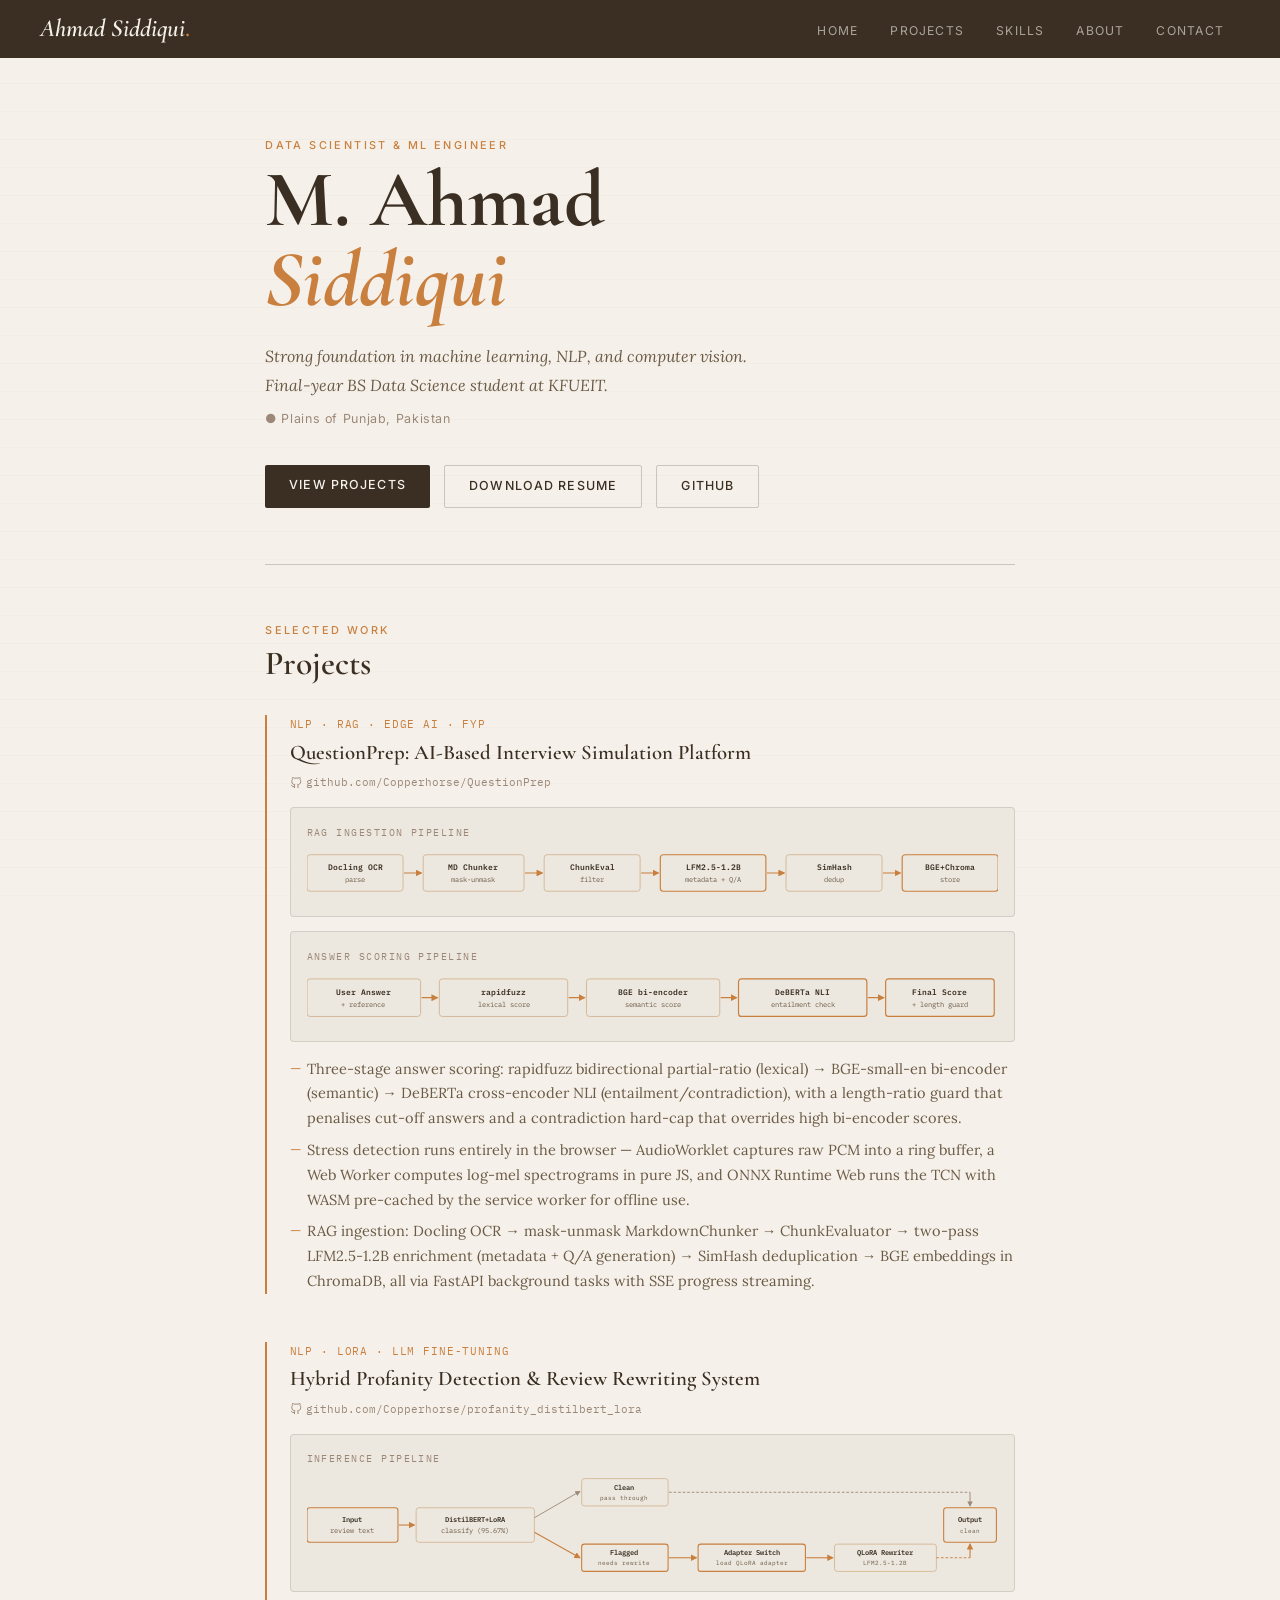
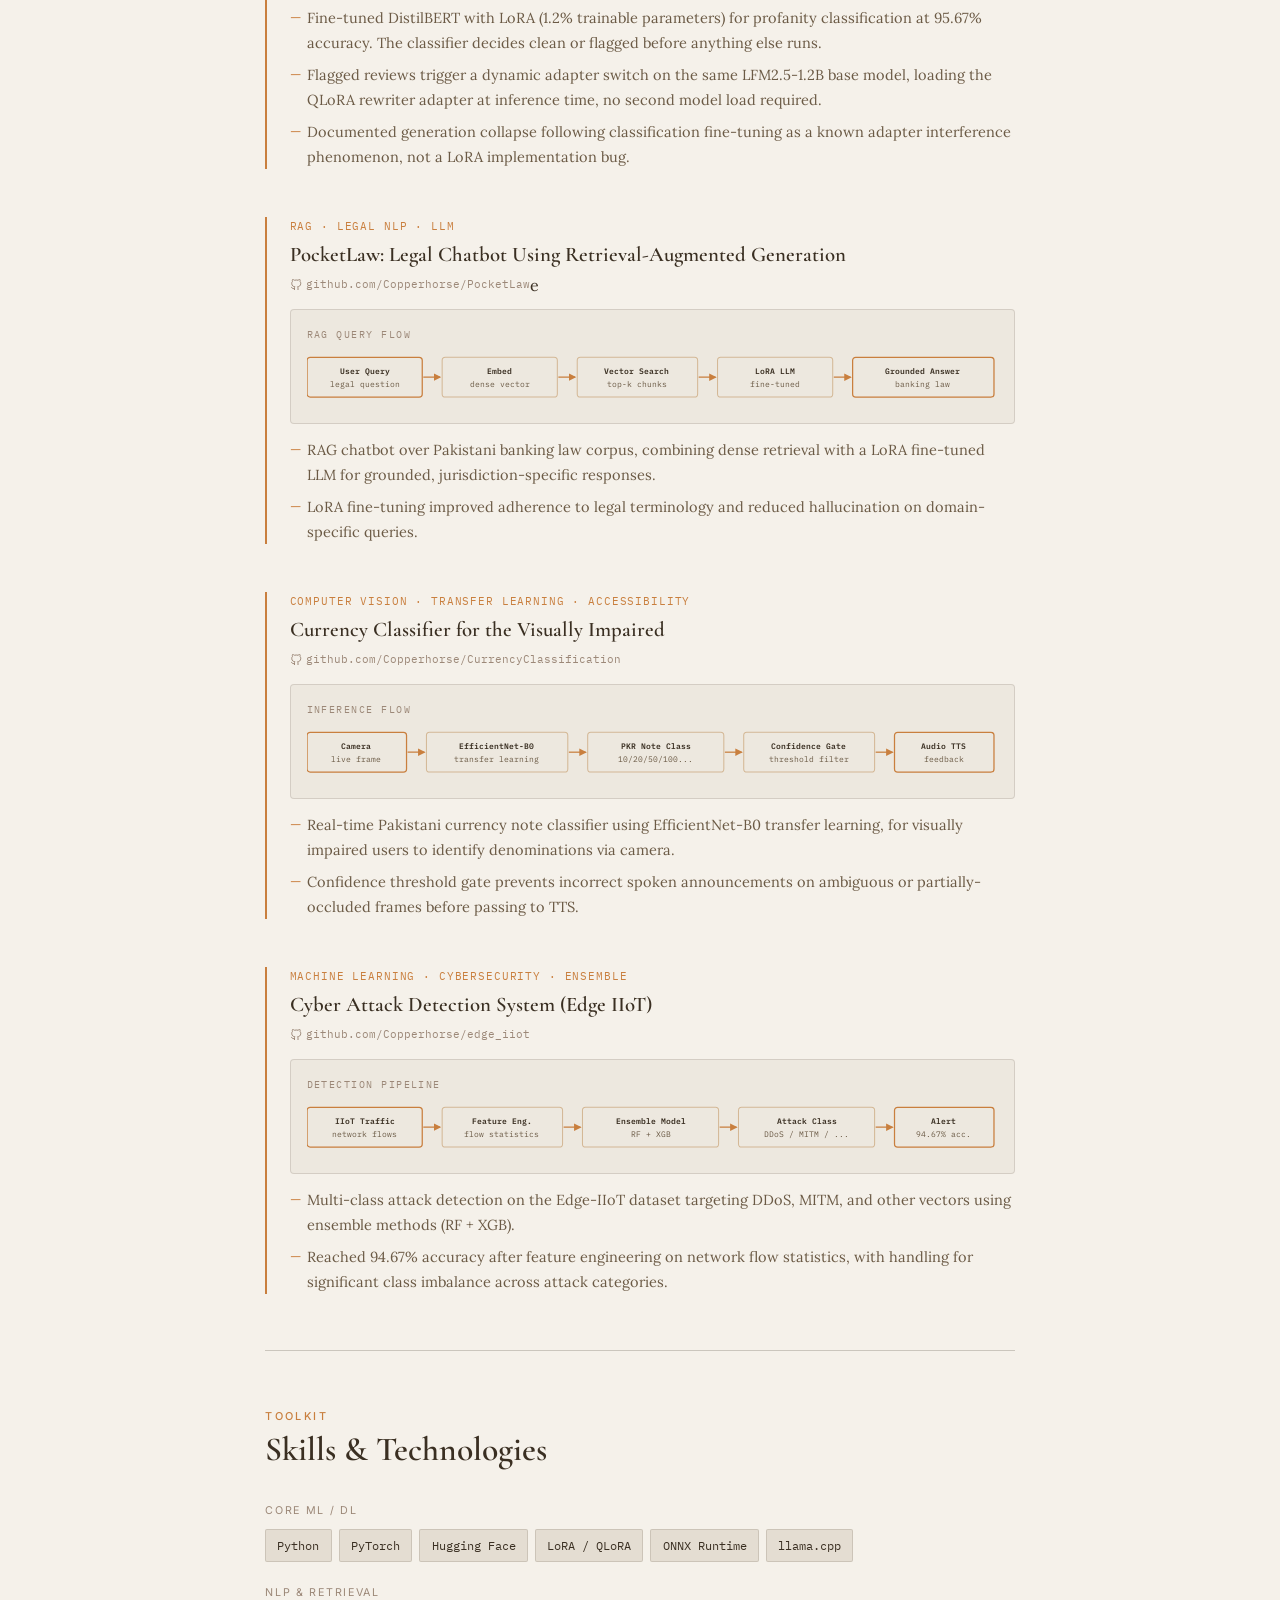
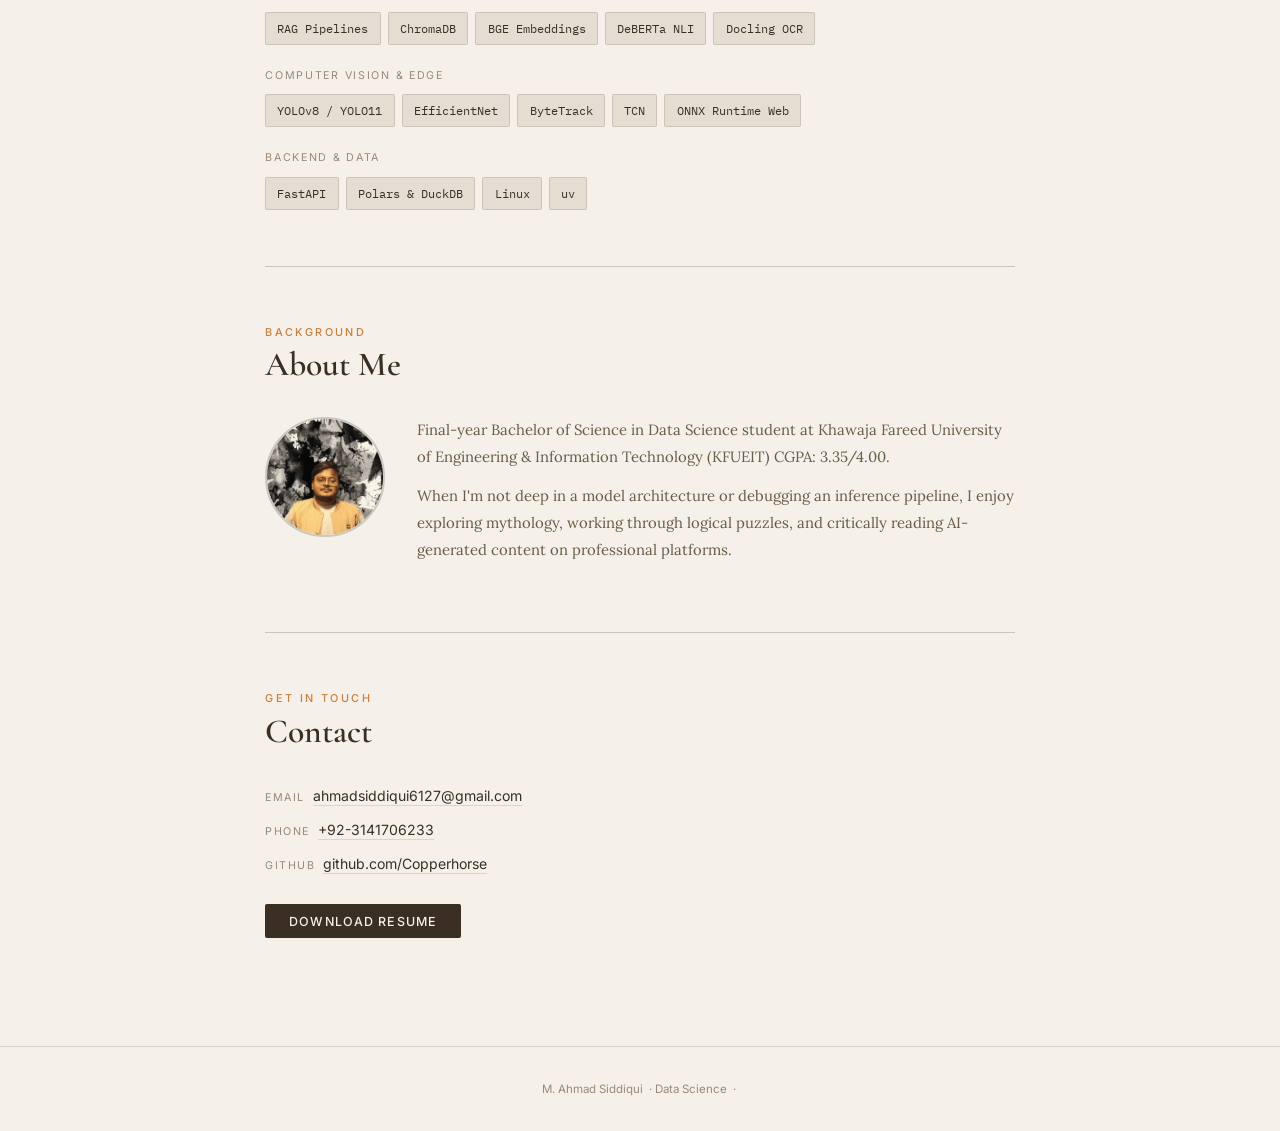
==== commit 95492f56: "Update index.html" ====
--- a/index.html
+++ b/index.html
@@ -1412,7 +1412,7 @@
                         <li>
                             Flagged reviews trigger a dynamic adapter switch on
                             the same LFM2.5-1.2B base model, loading the QLoRA
-                            rewriter adapter at inference time — no second model
+                            rewriter adapter at inference time, no second model
                             load required.
                         </li>
                         <li>
@@ -1454,7 +1454,7 @@
                             />
                         </svg>
                         github.com/Copperhorse/PocketLaw
-                    </a>
+                    </a>e
                     <div class="diagram-wrap">
                         <div class="diagram-label">RAG Query Flow</div>
                         <svg
@@ -2270,8 +2270,8 @@
                         <p>
                             Final-year Bachelor of Science in Data Science
                             student at Khawaja Fareed University of Engineering
-                            &amp; Information Technology (KFUEIT), graduating
-                            May 2026. CGPA: 3.35/4.00.
+                            &amp; Information Technology (KFUEIT)
+                            CGPA: 3.35/4.00.
                         </p>
                         <p>
                             When I'm not deep in a model architecture or
@@ -2316,8 +2316,8 @@
         </div>
 
         <footer>
-            © 2025 M. Ahmad Siddiqui &nbsp;&middot;&nbsp; BS Data Science
-            &nbsp;&middot;&nbsp; KFUEIT
+             M. Ahmad Siddiqui &nbsp;&middot;&nbsp;Data Science
+            &nbsp;&middot;&nbsp;
         </footer>
 
         <script>
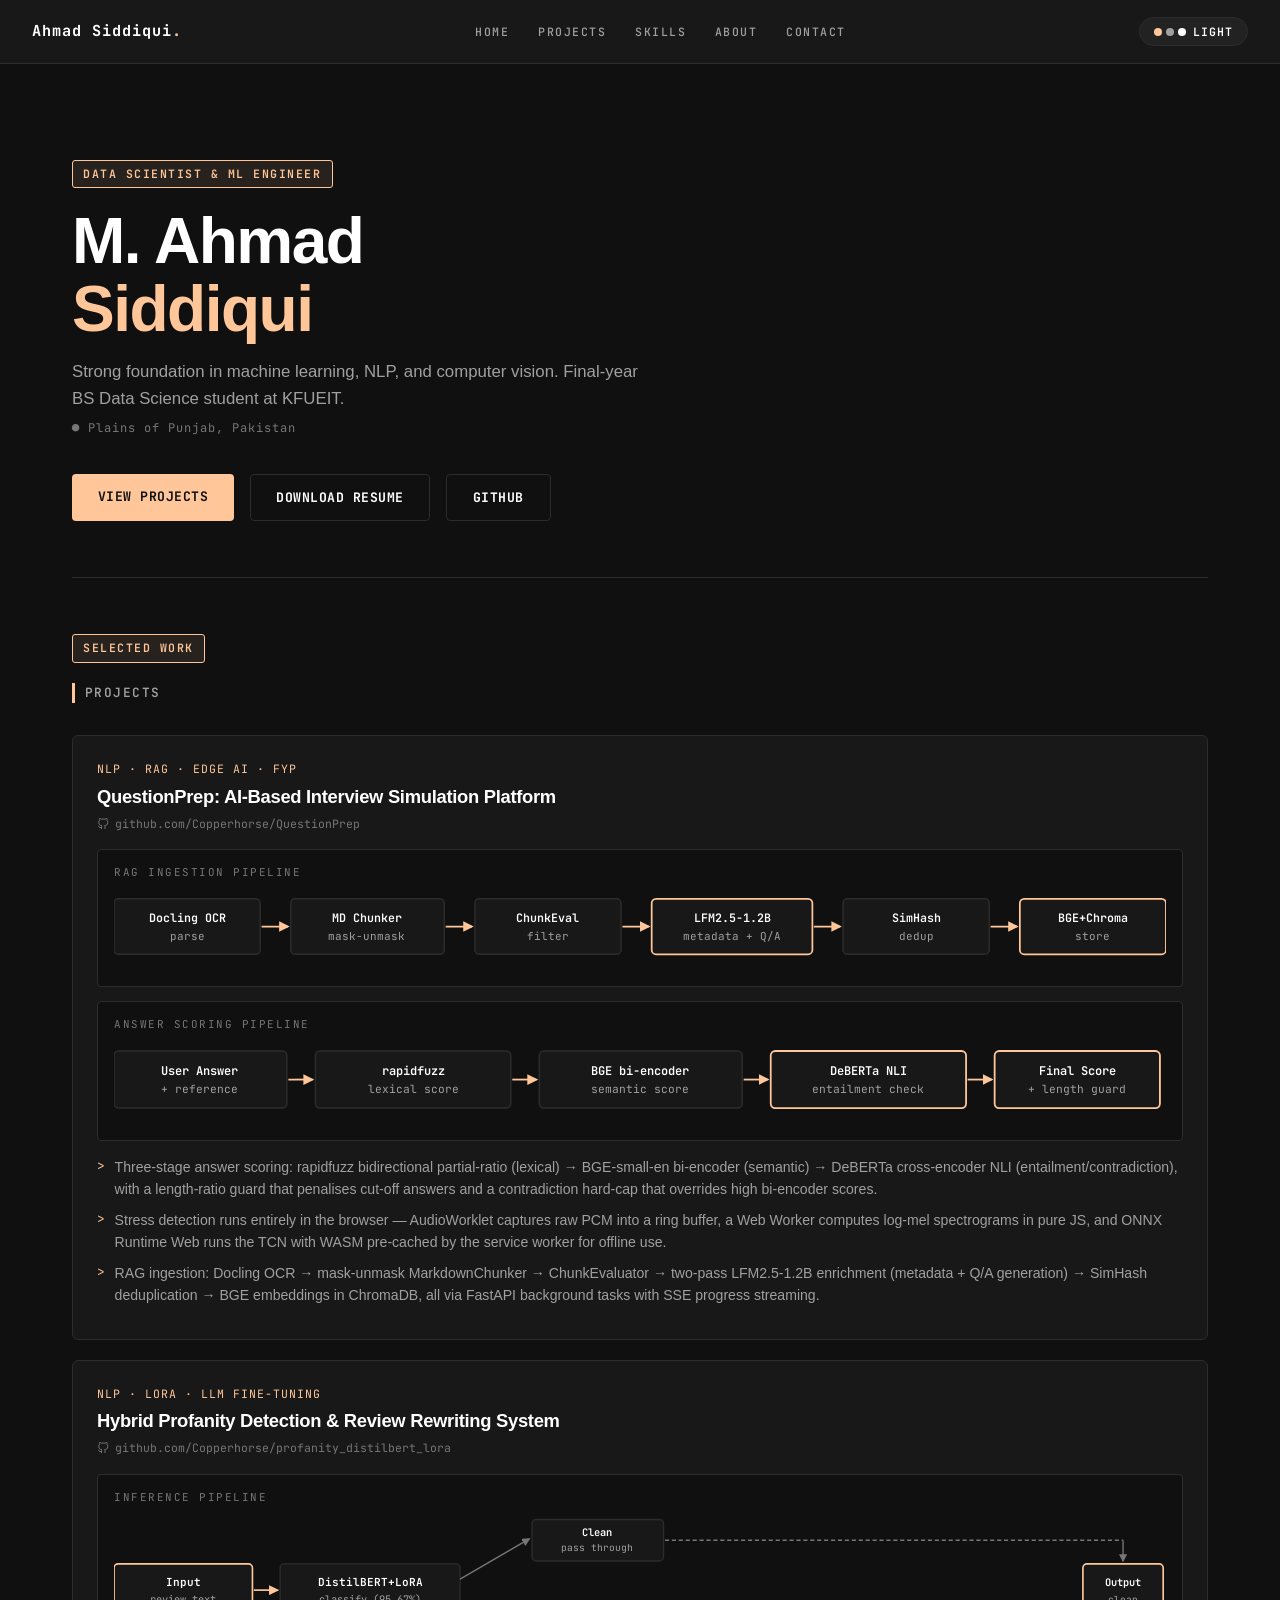
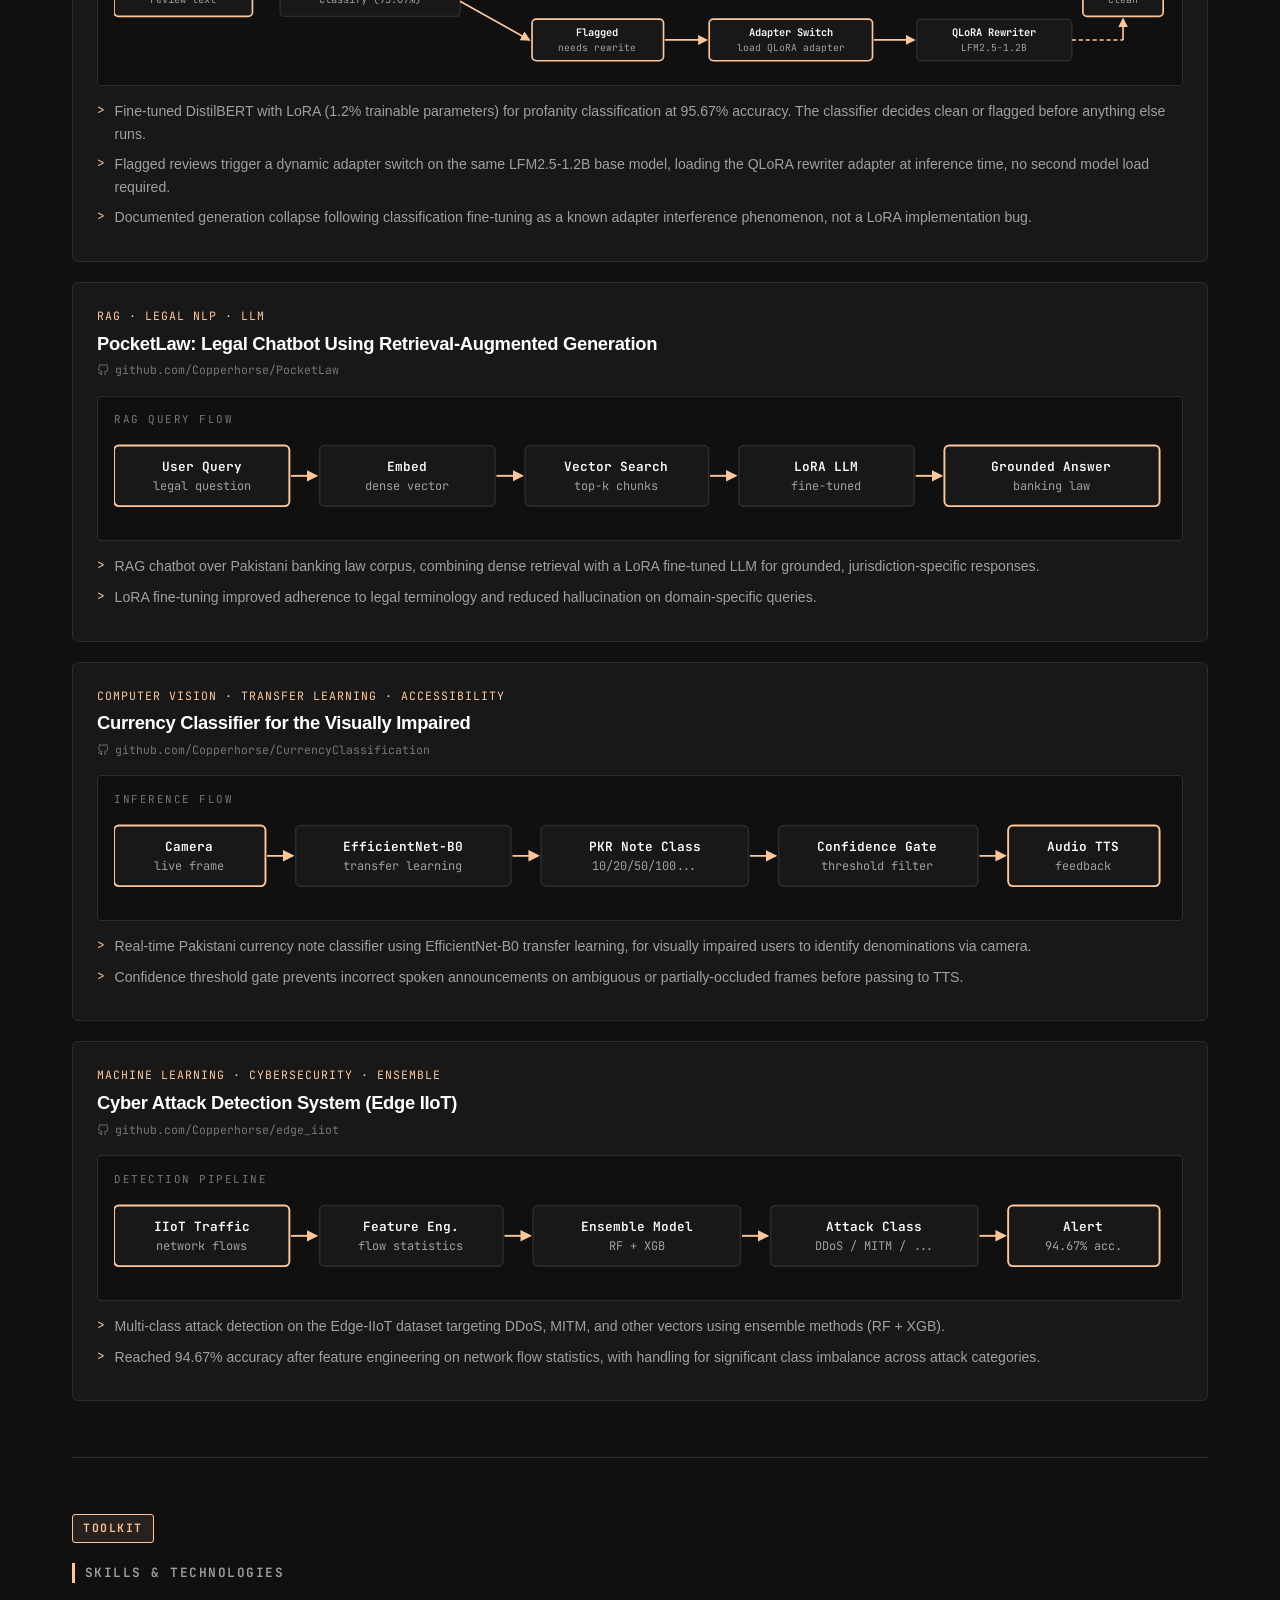
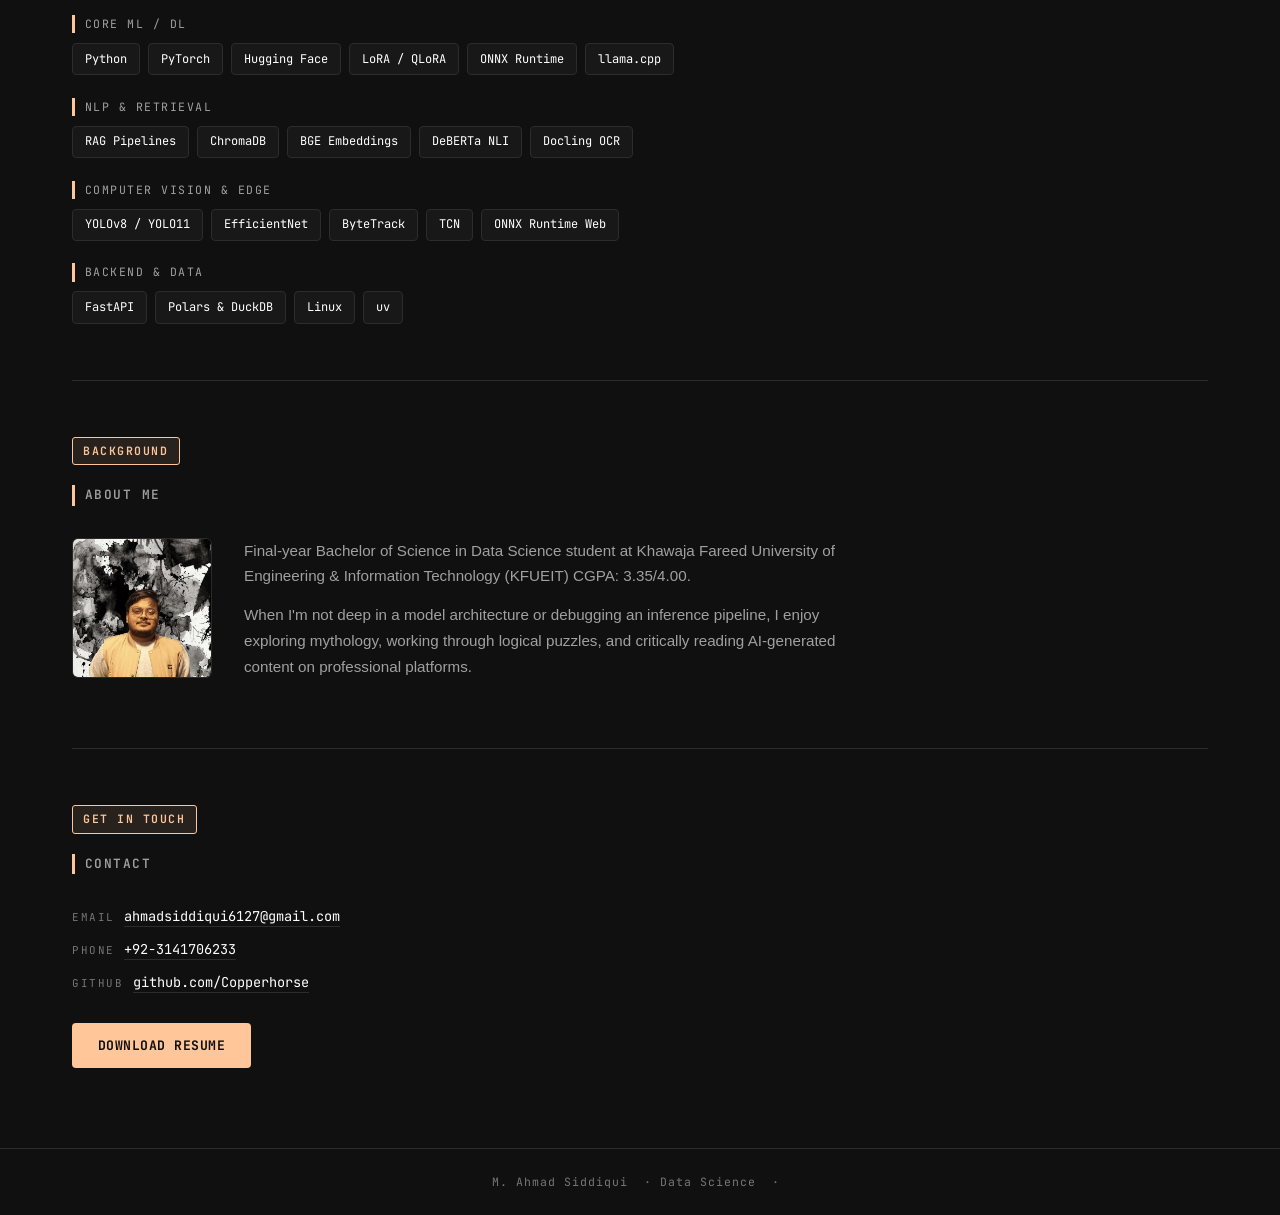
==== commit 002927a0: "updated portfolio design a bit" ====
--- a/index.html
+++ b/index.html
@@ -1,5 +1,5 @@
 <!doctype html>
-<html lang="en">
+<html lang="en" data-theme="dark">
     <head>
         <meta charset="UTF-8" />
         <meta name="viewport" content="width=device-width, initial-scale=1.0" />
@@ -11,24 +11,40 @@
         <link rel="preconnect" href="https://fonts.googleapis.com" />
         <link rel="preconnect" href="https://fonts.gstatic.com" crossorigin />
         <link
-            href="https://fonts.googleapis.com/css2?family=Cormorant+Garamond:ital,wght@0,400;0,600;0,700;1,400;1,600&family=Lora:ital,wght@0,400;0,500;1,400&family=Inter:wght@300;400;500&family=IBM+Plex+Mono:wght@400;500&display=swap"
+            href="https://fonts.googleapis.com/css2?family=JetBrains+Mono:wght@400;500;600;700;800&display=swap"
             rel="stylesheet"
         />
         <style>
             :root {
-                --ink: #3a2f22;
-                --ink-light: #6b5a45;
-                --ink-faint: #9c8878;
-                --paper: #f5f1ea;
-                --paper-dark: #ede8df;
-                --paper-mid: #e4ddd2;
-                --accent: #c97f3e;
-                --border: rgba(58, 47, 34, 0.14);
-                --border-mid: rgba(58, 47, 34, 0.22);
+                /* Vesper Dark (default) */
+                --ink: #ffffff;
+                --ink-light: #a0a0a0;
+                --ink-faint: #767676;
+                --paper: #101010;
+                --paper-dark: #181818;
+                --paper-mid: #222222;
+                --accent: #ffc799;
+                --border: #2c2c2c;
+                --border-mid: #3a3a3a;
+                --accent-tint: rgba(255, 199, 153, 0.1);
+            }
+            [data-theme="light"] {
+                /* Vesper Light */
+                --ink: #101010;
+                --ink-light: #767676;
+                --ink-faint: #a0a0a0;
+                --paper: #ffffff;
+                --paper-dark: #f5f5f5;
+                --paper-mid: #eaeaea;
+                --accent: #fb7100;
+                --border: #e0e0e0;
+                --border-mid: #cccccc;
+                --accent-tint: rgba(251, 113, 0, 0.1);
             }
             *,
             *::before,
             *::after {
+                transition: background-color 0.25s ease, color 0.25s ease, border-color 0.25s ease;
                 box-sizing: border-box;
                 margin: 0;
                 padding: 0;
@@ -39,9 +55,12 @@
             body {
                 background-color: var(--paper);
                 color: var(--ink);
-                font-family: "Lora", Georgia, serif;
-                font-size: 16px;
-                line-height: 1.75;
+                font-family: -apple-system, BlinkMacSystemFont, "Segoe UI", Roboto, sans-serif;
+                font-size: 15px;
+                line-height: 1.6;
+                min-height: 100vh;
+                display: flex;
+                flex-direction: column;
             }
             body::before {
                 content: "";
@@ -49,12 +68,6 @@
                 inset: 0;
                 pointer-events: none;
                 z-index: 0;
-                background-image: repeating-linear-gradient(
-                    to bottom,
-                    transparent,
-                    transparent 27px,
-                    rgba(58, 47, 34, 0.04) 28px
-                );
             }
             .navbar {
                 position: fixed;
@@ -62,42 +75,72 @@
                 left: 0;
                 right: 0;
                 z-index: 1000;
-                background: var(--ink);
+                background: var(--paper-dark);
+                border-bottom: 1px solid var(--border);
                 display: flex;
                 justify-content: space-between;
                 align-items: center;
-                padding: 0 2.5rem;
-                height: 58px;
+                padding: 0 2rem;
+                height: 64px;
             }
             .nav-brand {
-                font-family: "Cormorant Garamond", serif;
-                font-size: 1.55rem;
-                font-weight: 600;
-                font-style: italic;
-                color: var(--paper);
+                font-family: "JetBrains Mono", monospace;
+                font-size: 0.95rem;
+                font-weight: 700;
+                letter-spacing: 1px;
+                color: var(--ink);
                 text-decoration: none;
             }
             .nav-brand .dot {
                 color: var(--accent);
-                font-style: normal;
             }
             .nav-links {
                 display: flex;
                 list-style: none;
             }
             .nav-links a {
-                font-family: "Inter", sans-serif;
-                font-size: 0.76rem;
-                font-weight: 400;
-                letter-spacing: 0.1em;
+                font-family: "JetBrains Mono", monospace;
+                font-size: 0.72rem;
+                font-weight: 500;
+                letter-spacing: 1.5px;
                 text-transform: uppercase;
-                color: rgba(245, 241, 234, 0.6);
+                color: var(--ink-light);
                 text-decoration: none;
-                padding: 0.45rem 1rem;
+                padding: 0.45rem 0.9rem;
                 transition: color 0.2s;
             }
             .nav-links a:hover {
-                color: var(--paper);
+                color: var(--accent);
+            }
+            .theme-toggle {
+                display: inline-flex;
+                align-items: center;
+                gap: 7px;
+                background: var(--paper-mid);
+                padding: 6px 14px;
+                border-radius: 999px;
+                border: 1px solid var(--border);
+                cursor: pointer;
+                font-family: "JetBrains Mono", monospace;
+                font-size: 0.72rem;
+                font-weight: 600;
+                letter-spacing: 1px;
+                color: var(--ink);
+                transition: border-color 0.2s;
+            }
+            .theme-toggle:hover {
+                border-color: var(--accent);
+            }
+            .tt-dots {
+                display: flex;
+                gap: 4px;
+                align-items: center;
+            }
+            .tt-dot {
+                width: 8px;
+                height: 8px;
+                border-radius: 50%;
+                display: inline-block;
             }
             .hamburger {
                 display: none;
@@ -109,7 +152,7 @@
                 display: block;
                 width: 20px;
                 height: 1.5px;
-                background: var(--paper);
+                background: var(--ink);
                 transition:
                     transform 0.3s,
                     opacity 0.3s;
@@ -129,7 +172,7 @@
                 top: 58px;
                 left: 0;
                 right: 0;
-                background: var(--ink);
+                background: var(--paper-dark);
                 padding: 0.8rem 2rem 1.2rem;
                 z-index: 999;
                 flex-direction: column;
@@ -138,11 +181,11 @@
                 display: flex;
             }
             .mobile-menu a {
-                font-family: "Inter", sans-serif;
-                font-size: 0.82rem;
-                letter-spacing: 0.08em;
+                font-family: "JetBrains Mono", monospace;
+                font-size: 0.78rem;
+                letter-spacing: 1.5px;
                 text-transform: uppercase;
-                color: rgba(245, 241, 234, 0.7);
+                color: var(--ink-light);
                 text-decoration: none;
                 padding: 0.55rem 0;
                 border-bottom: 1px solid rgba(255, 255, 255, 0.05);
@@ -150,120 +193,136 @@
             .page {
                 position: relative;
                 z-index: 1;
-                max-width: 820px;
+                max-width: 1200px;
                 margin: 0 auto;
-                padding: 96px 2.2rem 5rem;
+                padding: 7rem 2rem 5rem;
+                width: 100%;
             }
             .divider {
                 border: none;
-                border-top: 1px solid var(--border-mid);
+                border-top: 1px solid var(--border);
                 margin: 3.5rem 0;
             }
             .eyebrow {
-                font-family: "Inter", sans-serif;
-                font-size: 0.68rem;
-                font-weight: 500;
-                letter-spacing: 0.22em;
+                display: inline-block;
+                font-family: "JetBrains Mono", monospace;
+                font-size: 0.72rem;
+                font-weight: 600;
+                letter-spacing: 1.5px;
                 text-transform: uppercase;
                 color: var(--accent);
-                margin-bottom: 0.3rem;
-                display: block;
+                background: var(--accent-tint);
+                border: 1px solid var(--accent);
+                padding: 0.25rem 0.65rem;
+                border-radius: 3px;
+                margin-bottom: 1.25rem;
             }
             h2.title {
-                font-family: "Cormorant Garamond", serif;
-                font-size: 2.1rem;
+                font-family: "JetBrains Mono", monospace;
+                font-size: 0.8rem;
                 font-weight: 600;
+                letter-spacing: 1.5px;
+                text-transform: uppercase;
+                color: var(--ink-light);
+                margin-bottom: 2rem;
+                border-left: 3px solid var(--accent);
+                padding-left: 0.6rem;
+            }
+            #home {
+                padding-top: 3rem;
+            }
+            .hero-name {
+                font-family: -apple-system, BlinkMacSystemFont, "Segoe UI", Roboto, sans-serif;
+                font-size: clamp(2.5rem, 5vw, 4.2rem);
+                font-weight: 800;
+                letter-spacing: -1.5px;
+                line-height: 1.05;
                 color: var(--ink);
-                margin-bottom: 2rem;
-                line-height: 1.15;
-            }
-            #home {
-                padding-top: 2.5rem;
-            }
-            .hero-name {
-                font-family: "Cormorant Garamond", serif;
-                font-size: clamp(3rem, 8vw, 5rem);
-                font-weight: 700;
-                line-height: 1;
-                color: var(--ink);
-                margin-bottom: 1.4rem;
+                margin-bottom: 1rem;
             }
             .hero-name em {
-                font-style: italic;
+                font-style: normal;
                 color: var(--accent);
             }
             .hero-tagline {
-                font-family: "Lora", serif;
-                font-size: 1rem;
-                font-style: italic;
+                font-size: 1.05rem;
                 color: var(--ink-light);
-                max-width: 520px;
-                line-height: 1.8;
-                margin-bottom: 0.5rem;
+                max-width: 580px;
+                line-height: 1.6;
+                margin-bottom: 0.4rem;
             }
             .hero-loc {
-                font-family: "Inter", sans-serif;
-                font-size: 0.78rem;
+                font-family: "JetBrains Mono", monospace;
+                font-size: 0.75rem;
                 color: var(--ink-faint);
-                letter-spacing: 0.05em;
-                margin-bottom: 2.2rem;
+                letter-spacing: 1px;
+                margin-bottom: 2.25rem;
             }
             .ctas {
                 display: flex;
-                gap: 0.9rem;
+                gap: 1rem;
                 flex-wrap: wrap;
+                margin-bottom: 3.5rem;
             }
             .btn {
-                font-family: "Inter", sans-serif;
-                font-size: 0.78rem;
-                font-weight: 500;
-                letter-spacing: 0.09em;
+                font-family: "JetBrains Mono", monospace;
+                font-size: 0.82rem;
+                font-weight: 700;
+                letter-spacing: 0.5px;
                 text-transform: uppercase;
                 text-decoration: none;
-                padding: 0.6rem 1.5rem;
-                border-radius: 2px;
-                transition: transform 0.15s;
-            }
-            .btn:hover {
-                transform: translateY(-1px);
+                padding: 0.75rem 1.6rem;
+                border-radius: 4px;
+                cursor: pointer;
+                transition: filter 0.15s, border-color 0.15s, background-color 0.15s;
+                display: inline-block;
             }
             .btn-ink {
-                background: var(--ink);
+                background: var(--accent);
                 color: var(--paper);
+                border: none;
             }
             .btn-ink:hover {
-                background: #4e3f2d;
+                filter: brightness(1.1);
             }
             .btn-outline {
-                border: 1px solid var(--border-mid);
+                background: transparent;
+                border: 1px solid var(--border);
                 color: var(--ink);
             }
             .btn-outline:hover {
+                border-color: var(--ink);
+                background: var(--paper-dark);
+            }
+            .project-card {
+                margin-bottom: 1.25rem;
+                background: var(--paper-dark);
+                border: 1px solid var(--border);
+                border-radius: 6px;
+                padding: 1.5rem;
+                transition: border-color 0.2s;
+            }
+            .project-card:hover {
                 border-color: var(--accent);
-                color: var(--accent);
-            }
-            .project-card {
-                margin-bottom: 3rem;
-                border-left: 2.5px solid var(--accent);
-                padding-left: 1.4rem;
             }
             .proj-tag {
-                font-family: "IBM Plex Mono", monospace;
-                font-size: 0.67rem;
-                letter-spacing: 0.08em;
+                font-family: "JetBrains Mono", monospace;
+                font-size: 0.72rem;
+                letter-spacing: 1px;
                 text-transform: uppercase;
                 color: var(--accent);
                 display: block;
-                margin-bottom: 0.3rem;
+                margin-bottom: 0.4rem;
             }
             .proj-title {
-                font-family: "Cormorant Garamond", serif;
-                font-size: 1.3rem;
-                font-weight: 600;
+                font-family: -apple-system, BlinkMacSystemFont, "Segoe UI", Roboto, sans-serif;
+                font-size: 1.15rem;
+                font-weight: 700;
+                letter-spacing: -0.3px;
                 color: var(--ink);
                 text-decoration: none;
                 display: block;
-                margin-bottom: 0.2rem;
+                margin-bottom: 0.25rem;
                 line-height: 1.3;
                 transition: color 0.2s;
             }
@@ -273,19 +332,19 @@
             .proj-gh {
                 display: inline-flex;
                 align-items: center;
-                gap: 0.3rem;
-                font-family: "IBM Plex Mono", monospace;
-                font-size: 0.7rem;
+                gap: 0.35rem;
+                font-family: "JetBrains Mono", monospace;
+                font-size: 0.72rem;
                 color: var(--ink-faint);
                 text-decoration: none;
-                margin-bottom: 0.9rem;
+                margin-bottom: 1rem;
                 transition: color 0.2s;
             }
             .proj-gh:hover {
                 color: var(--accent);
             }
             .diagram-wrap {
-                background: var(--paper-dark);
+                background: var(--paper);
                 border: 1px solid var(--border);
                 border-radius: 4px;
                 padding: 0.9rem 1rem 0.7rem;
@@ -293,9 +352,9 @@
                 overflow-x: auto;
             }
             .diagram-label {
-                font-family: "IBM Plex Mono", monospace;
-                font-size: 0.65rem;
-                letter-spacing: 0.14em;
+                font-family: "JetBrains Mono", monospace;
+                font-size: 0.68rem;
+                letter-spacing: 1.5px;
                 text-transform: uppercase;
                 color: var(--ink-faint);
                 margin-bottom: 0.5rem;
@@ -310,45 +369,47 @@
                 padding: 0;
             }
             .proj-bullets li {
-                font-family: "Lora", serif;
-                font-size: 0.91rem;
+                font-size: 0.88rem;
                 color: var(--ink-light);
-                line-height: 1.7;
-                margin-bottom: 0.45rem;
+                line-height: 1.6;
+                margin-bottom: 0.5rem;
                 padding-left: 1.1rem;
                 position: relative;
             }
             .proj-bullets li::before {
-                content: "—";
+                content: ">";
                 position: absolute;
                 left: 0;
                 color: var(--accent);
-                font-size: 0.85rem;
+                font-size: 0.8rem;
+                font-family: "JetBrains Mono", monospace;
             }
             .skill-group {
                 margin-bottom: 1.4rem;
             }
             .skill-group-label {
-                font-family: "Inter", sans-serif;
-                font-size: 0.67rem;
-                letter-spacing: 0.16em;
+                font-family: "JetBrains Mono", monospace;
+                font-size: 0.72rem;
+                letter-spacing: 1.5px;
                 text-transform: uppercase;
-                color: var(--ink-faint);
-                margin-bottom: 0.55rem;
+                color: var(--ink-light);
+                margin-bottom: 0.6rem;
+                border-left: 3px solid var(--accent);
+                padding-left: 0.6rem;
             }
             .skill-tags {
                 display: flex;
                 flex-wrap: wrap;
-                gap: 0.45rem;
+                gap: 0.5rem;
             }
             .skill-tag {
-                font-family: "IBM Plex Mono", monospace;
+                font-family: "JetBrains Mono", monospace;
                 font-size: 0.75rem;
                 color: var(--ink);
-                background: var(--paper-mid);
+                background: var(--paper-dark);
                 border: 1px solid var(--border);
-                padding: 0.3rem 0.7rem;
-                border-radius: 2px;
+                padding: 0.35rem 0.75rem;
+                border-radius: 4px;
                 transition:
                     border-color 0.2s,
                     color 0.2s;
@@ -359,23 +420,24 @@
             }
             .about-grid {
                 display: grid;
-                grid-template-columns: 120px 1fr;
+                grid-template-columns: 140px 1fr;
                 gap: 2rem;
                 align-items: start;
             }
             .profile-pic {
-                width: 120px;
-                height: 120px;
-                border-radius: 50%;
+                width: 140px;
+                height: 140px;
+                border-radius: 6px;
                 object-fit: cover;
-                border: 2px solid var(--border-mid);
-                filter: sepia(15%) contrast(0.95);
+                border: 1px solid var(--border);
+                filter: grayscale(20%) contrast(1.02);
             }
             .about-text p {
-                font-size: 0.93rem;
+                font-size: 0.95rem;
                 color: var(--ink-light);
                 margin-bottom: 0.8rem;
-                line-height: 1.8;
+                line-height: 1.7;
+                max-width: 640px;
             }
             .contact-list {
                 list-style: none;
@@ -383,9 +445,9 @@
                 margin-bottom: 1.8rem;
             }
             .contact-list li {
-                font-family: "Inter", sans-serif;
-                font-size: 0.88rem;
-                margin-bottom: 0.6rem;
+                font-family: "JetBrains Mono", monospace;
+                font-size: 0.85rem;
+                margin-bottom: 0.7rem;
                 color: var(--ink-light);
             }
             .contact-list a {
@@ -402,26 +464,27 @@
                 border-color: var(--accent);
             }
             .cl {
-                font-size: 0.67rem;
-                letter-spacing: 0.14em;
+                font-size: 0.68rem;
+                letter-spacing: 1.5px;
                 text-transform: uppercase;
                 color: var(--ink-faint);
-                margin-right: 0.5rem;
+                margin-right: 0.6rem;
             }
             footer {
                 text-align: center;
-                padding: 2rem;
-                font-family: "Inter", sans-serif;
+                padding: 1.5rem;
+                font-family: "JetBrains Mono", monospace;
                 font-size: 0.72rem;
+                letter-spacing: 1px;
                 color: var(--ink-faint);
                 border-top: 1px solid var(--border);
-                margin-top: 2rem;
+                margin-top: auto;
                 position: relative;
                 z-index: 1;
             }
-            @media (max-width: 600px) {
+            @media (max-width: 768px) {
                 .navbar {
-                    padding: 0 1.2rem;
+                    padding: 0 1.25rem;
                 }
                 .nav-links {
                     display: none;
@@ -430,10 +493,11 @@
                     display: flex;
                 }
                 .page {
-                    padding: 78px 1.2rem 3rem;
+                    padding: 6rem 1.25rem 3rem;
                 }
                 .hero-name {
-                    font-size: 2.8rem;
+                    font-size: 2.2rem;
+                    letter-spacing: -1px;
                 }
                 .about-grid {
                     grid-template-columns: 1fr;
@@ -453,9 +517,19 @@
                 <li><a href="#about">About</a></li>
                 <li><a href="#contact">Contact</a></li>
             </ul>
+            <div style="display:flex;align-items:center;gap:0.8rem;">
+            <button class="theme-toggle" id="themeToggle" onclick="toggleTheme()">
+                <span class="tt-dots">
+                    <span class="tt-dot" style="background:var(--accent);"></span>
+                    <span class="tt-dot" style="background:var(--ink-light);"></span>
+                    <span class="tt-dot" style="background:var(--ink);"></span>
+                </span>
+                <span id="themeLabel">LIGHT</span>
+            </button>
             <div class="hamburger" id="hbg" onclick="toggleMenu()">
                 <span></span><span></span><span></span>
             </div>
+        </div>
         </nav>
 
         <div class="mobile-menu" id="mob">
@@ -478,7 +552,7 @@
                 <div class="ctas">
                     <a href="#projects" class="btn btn-ink">View Projects</a>
                     <a
-                        href="data/Portfolio-4.pdf"
+                        href="data/Portfolio-2-1.pdf"
                         class="btn btn-outline"
                         download
                         >Download Resume</a
@@ -546,7 +620,7 @@
                                 >
                                     <polygon
                                         points="0 0,6 3,0 6"
-                                        fill="#c97f3e"
+                                        fill="var(--accent)"
                                     />
                                 </marker>
                             </defs>
@@ -556,8 +630,8 @@
                                 width="100"
                                 height="38"
                                 rx="3"
-                                fill="#ede8df"
-                                stroke="#d4b896"
+                                fill="var(--paper-dark)"
+                                stroke="var(--border)"
                                 stroke-width="1"
                             />
                             <rect
@@ -566,8 +640,8 @@
                                 width="105"
                                 height="38"
                                 rx="3"
-                                fill="#ede8df"
-                                stroke="#d4b896"
+                                fill="var(--paper-dark)"
+                                stroke="var(--border)"
                                 stroke-width="1"
                             />
                             <rect
@@ -576,8 +650,8 @@
                                 width="100"
                                 height="38"
                                 rx="3"
-                                fill="#ede8df"
-                                stroke="#d4b896"
+                                fill="var(--paper-dark)"
+                                stroke="var(--border)"
                                 stroke-width="1"
                             />
                             <rect
@@ -586,8 +660,8 @@
                                 width="110"
                                 height="38"
                                 rx="3"
-                                fill="#ede8df"
-                                stroke="#c97f3e"
+                                fill="var(--paper-dark)"
+                                stroke="var(--accent)"
                                 stroke-width="1.2"
                             />
                             <rect
@@ -596,8 +670,8 @@
                                 width="100"
                                 height="38"
                                 rx="3"
-                                fill="#ede8df"
-                                stroke="#d4b896"
+                                fill="var(--paper-dark)"
+                                stroke="var(--border)"
                                 stroke-width="1"
                             />
                             <rect
@@ -606,8 +680,8 @@
                                 width="100"
                                 height="38"
                                 rx="3"
-                                fill="#ede8df"
-                                stroke="#c97f3e"
+                                fill="var(--paper-dark)"
+                                stroke="var(--accent)"
                                 stroke-width="1.2"
                             />
                             <text
@@ -615,9 +689,9 @@
                                 y="22"
                                 text-anchor="middle"
                                 font-size="8"
-                                fill="#3a2f22"
-                                font-weight="600"
-                                font-family="IBM Plex Mono,monospace"
+                                fill="var(--ink)"
+                                font-weight="600"
+                                font-family="JetBrains Mono,monospace"
                             >
                                 Docling OCR
                             </text>
@@ -626,8 +700,8 @@
                                 y="34"
                                 text-anchor="middle"
                                 font-size="7.5"
-                                fill="#6b5a45"
-                                font-family="IBM Plex Mono,monospace"
+                                fill="var(--ink-light)"
+                                font-family="JetBrains Mono,monospace"
                             >
                                 parse
                             </text>
@@ -636,9 +710,9 @@
                                 y="22"
                                 text-anchor="middle"
                                 font-size="8"
-                                fill="#3a2f22"
-                                font-weight="600"
-                                font-family="IBM Plex Mono,monospace"
+                                fill="var(--ink)"
+                                font-weight="600"
+                                font-family="JetBrains Mono,monospace"
                             >
                                 MD Chunker
                             </text>
@@ -647,8 +721,8 @@
                                 y="34"
                                 text-anchor="middle"
                                 font-size="7.5"
-                                fill="#6b5a45"
-                                font-family="IBM Plex Mono,monospace"
+                                fill="var(--ink-light)"
+                                font-family="JetBrains Mono,monospace"
                             >
                                 mask-unmask
                             </text>
@@ -657,9 +731,9 @@
                                 y="22"
                                 text-anchor="middle"
                                 font-size="8"
-                                fill="#3a2f22"
-                                font-weight="600"
-                                font-family="IBM Plex Mono,monospace"
+                                fill="var(--ink)"
+                                font-weight="600"
+                                font-family="JetBrains Mono,monospace"
                             >
                                 ChunkEval
                             </text>
@@ -668,8 +742,8 @@
                                 y="34"
                                 text-anchor="middle"
                                 font-size="7.5"
-                                fill="#6b5a45"
-                                font-family="IBM Plex Mono,monospace"
+                                fill="var(--ink-light)"
+                                font-family="JetBrains Mono,monospace"
                             >
                                 filter
                             </text>
@@ -678,9 +752,9 @@
                                 y="22"
                                 text-anchor="middle"
                                 font-size="8"
-                                fill="#3a2f22"
-                                font-weight="600"
-                                font-family="IBM Plex Mono,monospace"
+                                fill="var(--ink)"
+                                font-weight="600"
+                                font-family="JetBrains Mono,monospace"
                             >
                                 LFM2.5-1.2B
                             </text>
@@ -689,8 +763,8 @@
                                 y="34"
                                 text-anchor="middle"
                                 font-size="7.5"
-                                fill="#6b5a45"
-                                font-family="IBM Plex Mono,monospace"
+                                fill="var(--ink-light)"
+                                font-family="JetBrains Mono,monospace"
                             >
                                 metadata + Q/A
                             </text>
@@ -699,9 +773,9 @@
                                 y="22"
                                 text-anchor="middle"
                                 font-size="8"
-                                fill="#3a2f22"
-                                font-weight="600"
-                                font-family="IBM Plex Mono,monospace"
+                                fill="var(--ink)"
+                                font-weight="600"
+                                font-family="JetBrains Mono,monospace"
                             >
                                 SimHash
                             </text>
@@ -710,8 +784,8 @@
                                 y="34"
                                 text-anchor="middle"
                                 font-size="7.5"
-                                fill="#6b5a45"
-                                font-family="IBM Plex Mono,monospace"
+                                fill="var(--ink-light)"
+                                font-family="JetBrains Mono,monospace"
                             >
                                 dedup
                             </text>
@@ -720,9 +794,9 @@
                                 y="22"
                                 text-anchor="middle"
                                 font-size="8"
-                                fill="#3a2f22"
-                                font-weight="600"
-                                font-family="IBM Plex Mono,monospace"
+                                fill="var(--ink)"
+                                font-weight="600"
+                                font-family="JetBrains Mono,monospace"
                             >
                                 BGE+Chroma
                             </text>
@@ -731,8 +805,8 @@
                                 y="34"
                                 text-anchor="middle"
                                 font-size="7.5"
-                                fill="#6b5a45"
-                                font-family="IBM Plex Mono,monospace"
+                                fill="var(--ink-light)"
+                                font-family="JetBrains Mono,monospace"
                             >
                                 store
                             </text>
@@ -741,7 +815,7 @@
                                 y1="25"
                                 x2="119"
                                 y2="25"
-                                stroke="#c97f3e"
+                                stroke="var(--accent)"
                                 stroke-width="1.2"
                                 marker-end="url(#a1)"
                             />
@@ -750,7 +824,7 @@
                                 y1="25"
                                 x2="245"
                                 y2="25"
-                                stroke="#c97f3e"
+                                stroke="var(--accent)"
                                 stroke-width="1.2"
                                 marker-end="url(#a1)"
                             />
@@ -759,7 +833,7 @@
                                 y1="25"
                                 x2="366"
                                 y2="25"
-                                stroke="#c97f3e"
+                                stroke="var(--accent)"
                                 stroke-width="1.2"
                                 marker-end="url(#a1)"
                             />
@@ -768,7 +842,7 @@
                                 y1="25"
                                 x2="497"
                                 y2="25"
-                                stroke="#c97f3e"
+                                stroke="var(--accent)"
                                 stroke-width="1.2"
                                 marker-end="url(#a1)"
                             />
@@ -777,7 +851,7 @@
                                 y1="25"
                                 x2="618"
                                 y2="25"
-                                stroke="#c97f3e"
+                                stroke="var(--accent)"
                                 stroke-width="1.2"
                                 marker-end="url(#a1)"
                             />
@@ -801,7 +875,7 @@
                                 >
                                     <polygon
                                         points="0 0,6 3,0 6"
-                                        fill="#c97f3e"
+                                        fill="var(--accent)"
                                     />
                                 </marker>
                             </defs>
@@ -811,8 +885,8 @@
                                 width="115"
                                 height="38"
                                 rx="3"
-                                fill="#ede8df"
-                                stroke="#d4b896"
+                                fill="var(--paper-dark)"
+                                stroke="var(--border)"
                                 stroke-width="1"
                             />
                             <rect
@@ -821,8 +895,8 @@
                                 width="130"
                                 height="38"
                                 rx="3"
-                                fill="#ede8df"
-                                stroke="#d4b896"
+                                fill="var(--paper-dark)"
+                                stroke="var(--border)"
                                 stroke-width="1"
                             />
                             <rect
@@ -831,8 +905,8 @@
                                 width="135"
                                 height="38"
                                 rx="3"
-                                fill="#ede8df"
-                                stroke="#d4b896"
+                                fill="var(--paper-dark)"
+                                stroke="var(--border)"
                                 stroke-width="1"
                             />
                             <rect
@@ -841,8 +915,8 @@
                                 width="130"
                                 height="38"
                                 rx="3"
-                                fill="#ede8df"
-                                stroke="#c97f3e"
+                                fill="var(--paper-dark)"
+                                stroke="var(--accent)"
                                 stroke-width="1.2"
                             />
                             <rect
@@ -851,8 +925,8 @@
                                 width="110"
                                 height="38"
                                 rx="3"
-                                fill="#ede8df"
-                                stroke="#c97f3e"
+                                fill="var(--paper-dark)"
+                                stroke="var(--accent)"
                                 stroke-width="1.2"
                             />
                             <text
@@ -860,9 +934,9 @@
                                 y="22"
                                 text-anchor="middle"
                                 font-size="8"
-                                fill="#3a2f22"
-                                font-weight="600"
-                                font-family="IBM Plex Mono,monospace"
+                                fill="var(--ink)"
+                                font-weight="600"
+                                font-family="JetBrains Mono,monospace"
                             >
                                 User Answer
                             </text>
@@ -871,8 +945,8 @@
                                 y="34"
                                 text-anchor="middle"
                                 font-size="7.5"
-                                fill="#6b5a45"
-                                font-family="IBM Plex Mono,monospace"
+                                fill="var(--ink-light)"
+                                font-family="JetBrains Mono,monospace"
                             >
                                 + reference
                             </text>
@@ -881,9 +955,9 @@
                                 y="22"
                                 text-anchor="middle"
                                 font-size="8"
-                                fill="#3a2f22"
-                                font-weight="600"
-                                font-family="IBM Plex Mono,monospace"
+                                fill="var(--ink)"
+                                font-weight="600"
+                                font-family="JetBrains Mono,monospace"
                             >
                                 rapidfuzz
                             </text>
@@ -892,8 +966,8 @@
                                 y="34"
                                 text-anchor="middle"
                                 font-size="7.5"
-                                fill="#6b5a45"
-                                font-family="IBM Plex Mono,monospace"
+                                fill="var(--ink-light)"
+                                font-family="JetBrains Mono,monospace"
                             >
                                 lexical score
                             </text>
@@ -902,9 +976,9 @@
                                 y="22"
                                 text-anchor="middle"
                                 font-size="8"
-                                fill="#3a2f22"
-                                font-weight="600"
-                                font-family="IBM Plex Mono,monospace"
+                                fill="var(--ink)"
+                                font-weight="600"
+                                font-family="JetBrains Mono,monospace"
                             >
                                 BGE bi-encoder
                             </text>
@@ -913,8 +987,8 @@
                                 y="34"
                                 text-anchor="middle"
                                 font-size="7.5"
-                                fill="#6b5a45"
-                                font-family="IBM Plex Mono,monospace"
+                                fill="var(--ink-light)"
+                                font-family="JetBrains Mono,monospace"
                             >
                                 semantic score
                             </text>
@@ -923,9 +997,9 @@
                                 y="22"
                                 text-anchor="middle"
                                 font-size="8"
-                                fill="#3a2f22"
-                                font-weight="600"
-                                font-family="IBM Plex Mono,monospace"
+                                fill="var(--ink)"
+                                font-weight="600"
+                                font-family="JetBrains Mono,monospace"
                             >
                                 DeBERTa NLI
                             </text>
@@ -934,8 +1008,8 @@
                                 y="34"
                                 text-anchor="middle"
                                 font-size="7.5"
-                                fill="#6b5a45"
-                                font-family="IBM Plex Mono,monospace"
+                                fill="var(--ink-light)"
+                                font-family="JetBrains Mono,monospace"
                             >
                                 entailment check
                             </text>
@@ -944,9 +1018,9 @@
                                 y="22"
                                 text-anchor="middle"
                                 font-size="8"
-                                fill="#3a2f22"
-                                font-weight="600"
-                                font-family="IBM Plex Mono,monospace"
+                                fill="var(--ink)"
+                                font-weight="600"
+                                font-family="JetBrains Mono,monospace"
                             >
                                 Final Score
                             </text>
@@ -955,8 +1029,8 @@
                                 y="34"
                                 text-anchor="middle"
                                 font-size="7.5"
-                                fill="#6b5a45"
-                                font-family="IBM Plex Mono,monospace"
+                                fill="var(--ink-light)"
+                                font-family="JetBrains Mono,monospace"
                             >
                                 + length guard
                             </text>
@@ -965,7 +1039,7 @@
                                 y1="25"
                                 x2="132"
                                 y2="25"
-                                stroke="#c97f3e"
+                                stroke="var(--accent)"
                                 stroke-width="1.2"
                                 marker-end="url(#a2)"
                             />
@@ -974,7 +1048,7 @@
                                 y1="25"
                                 x2="281"
                                 y2="25"
-                                stroke="#c97f3e"
+                                stroke="var(--accent)"
                                 stroke-width="1.2"
                                 marker-end="url(#a2)"
                             />
@@ -983,7 +1057,7 @@
                                 y1="25"
                                 x2="435"
                                 y2="25"
-                                stroke="#c97f3e"
+                                stroke="var(--accent)"
                                 stroke-width="1.2"
                                 marker-end="url(#a2)"
                             />
@@ -992,7 +1066,7 @@
                                 y1="25"
                                 x2="584"
                                 y2="25"
-                                stroke="#c97f3e"
+                                stroke="var(--accent)"
                                 stroke-width="1.2"
                                 marker-end="url(#a2)"
                             />
@@ -1076,7 +1150,7 @@
                                 >
                                     <polygon
                                         points="0 0,6 3,0 6"
-                                        fill="#c97f3e"
+                                        fill="var(--accent)"
                                     />
                                 </marker>
                                 <marker
@@ -1089,7 +1163,7 @@
                                 >
                                     <polygon
                                         points="0 0,6 3,0 6"
-                                        fill="#9c8878"
+                                        fill="var(--ink-faint)"
                                     />
                                 </marker>
                             </defs>
@@ -1100,8 +1174,8 @@
                                 width="100"
                                 height="38"
                                 rx="3"
-                                fill="#ede8df"
-                                stroke="#c97f3e"
+                                fill="var(--paper-dark)"
+                                stroke="var(--accent)"
                                 stroke-width="1.2"
                             />
                             <text
@@ -1109,9 +1183,9 @@
                                 y="52"
                                 text-anchor="middle"
                                 font-size="8"
-                                fill="#3a2f22"
-                                font-weight="600"
-                                font-family="IBM Plex Mono,monospace"
+                                fill="var(--ink)"
+                                font-weight="600"
+                                font-family="JetBrains Mono,monospace"
                             >
                                 Input
                             </text>
@@ -1120,8 +1194,8 @@
                                 y="64"
                                 text-anchor="middle"
                                 font-size="7.5"
-                                fill="#6b5a45"
-                                font-family="IBM Plex Mono,monospace"
+                                fill="var(--ink-light)"
+                                font-family="JetBrains Mono,monospace"
                             >
                                 review text
                             </text>
@@ -1132,8 +1206,8 @@
                                 width="130"
                                 height="38"
                                 rx="3"
-                                fill="#ede8df"
-                                stroke="#d4b896"
+                                fill="var(--paper-dark)"
+                                stroke="var(--border)"
                                 stroke-width="1"
                             />
                             <text
@@ -1141,9 +1215,9 @@
                                 y="52"
                                 text-anchor="middle"
                                 font-size="8"
-                                fill="#3a2f22"
-                                font-weight="600"
-                                font-family="IBM Plex Mono,monospace"
+                                fill="var(--ink)"
+                                font-weight="600"
+                                font-family="JetBrains Mono,monospace"
                             >
                                 DistilBERT+LoRA
                             </text>
@@ -1152,8 +1226,8 @@
                                 y="64"
                                 text-anchor="middle"
                                 font-size="7.5"
-                                fill="#6b5a45"
-                                font-family="IBM Plex Mono,monospace"
+                                fill="var(--ink-light)"
+                                font-family="JetBrains Mono,monospace"
                             >
                                 classify (95.67%)
                             </text>
@@ -1162,7 +1236,7 @@
                                 y1="55"
                                 x2="118"
                                 y2="55"
-                                stroke="#c97f3e"
+                                stroke="var(--accent)"
                                 stroke-width="1.2"
                                 marker-end="url(#b1)"
                             />
@@ -1172,7 +1246,7 @@
                                 y1="47"
                                 x2="300"
                                 y2="18"
-                                stroke="#9c8878"
+                                stroke="var(--ink-faint)"
                                 stroke-width="1"
                                 marker-end="url(#b2)"
                             />
@@ -1182,8 +1256,8 @@
                                 width="95"
                                 height="30"
                                 rx="3"
-                                fill="#ede8df"
-                                stroke="#d4b896"
+                                fill="var(--paper-dark)"
+                                stroke="var(--border)"
                                 stroke-width="1"
                             />
                             <text
@@ -1191,9 +1265,9 @@
                                 y="16"
                                 text-anchor="middle"
                                 font-size="7.5"
-                                fill="#3a2f22"
-                                font-weight="600"
-                                font-family="IBM Plex Mono,monospace"
+                                fill="var(--ink)"
+                                font-weight="600"
+                                font-family="JetBrains Mono,monospace"
                             >
                                 Clean
                             </text>
@@ -1202,8 +1276,8 @@
                                 y="27"
                                 text-anchor="middle"
                                 font-size="7"
-                                fill="#6b5a45"
-                                font-family="IBM Plex Mono,monospace"
+                                fill="var(--ink-light)"
+                                font-family="JetBrains Mono,monospace"
                             >
                                 pass through
                             </text>
@@ -1213,7 +1287,7 @@
                                 y1="63"
                                 x2="300"
                                 y2="91"
-                                stroke="#c97f3e"
+                                stroke="var(--accent)"
                                 stroke-width="1.2"
                                 marker-end="url(#b1)"
                             />
@@ -1223,8 +1297,8 @@
                                 width="95"
                                 height="30"
                                 rx="3"
-                                fill="#ede8df"
-                                stroke="#c97f3e"
+                                fill="var(--paper-dark)"
+                                stroke="var(--accent)"
                                 stroke-width="1.2"
                             />
                             <text
@@ -1232,9 +1306,9 @@
                                 y="88"
                                 text-anchor="middle"
                                 font-size="7.5"
-                                fill="#3a2f22"
-                                font-weight="600"
-                                font-family="IBM Plex Mono,monospace"
+                                fill="var(--ink)"
+                                font-weight="600"
+                                font-family="JetBrains Mono,monospace"
                             >
                                 Flagged
                             </text>
@@ -1243,8 +1317,8 @@
                                 y="99"
                                 text-anchor="middle"
                                 font-size="7"
-                                fill="#6b5a45"
-                                font-family="IBM Plex Mono,monospace"
+                                fill="var(--ink-light)"
+                                font-family="JetBrains Mono,monospace"
                             >
                                 needs rewrite
                             </text>
@@ -1254,7 +1328,7 @@
                                 y1="91"
                                 x2="428"
                                 y2="91"
-                                stroke="#c97f3e"
+                                stroke="var(--accent)"
                                 stroke-width="1.2"
                                 marker-end="url(#b1)"
                             />
@@ -1264,8 +1338,8 @@
                                 width="118"
                                 height="30"
                                 rx="3"
-                                fill="#ede8df"
-                                stroke="#c97f3e"
+                                fill="var(--paper-dark)"
+                                stroke="var(--accent)"
                                 stroke-width="1.2"
                             />
                             <text
@@ -1273,9 +1347,9 @@
                                 y="88"
                                 text-anchor="middle"
                                 font-size="7.5"
-                                fill="#3a2f22"
-                                font-weight="600"
-                                font-family="IBM Plex Mono,monospace"
+                                fill="var(--ink)"
+                                font-weight="600"
+                                font-family="JetBrains Mono,monospace"
                             >
                                 Adapter Switch
                             </text>
@@ -1284,8 +1358,8 @@
                                 y="99"
                                 text-anchor="middle"
                                 font-size="7"
-                                fill="#6b5a45"
-                                font-family="IBM Plex Mono,monospace"
+                                fill="var(--ink-light)"
+                                font-family="JetBrains Mono,monospace"
                             >
                                 load QLoRA adapter
                             </text>
@@ -1295,7 +1369,7 @@
                                 y1="91"
                                 x2="578"
                                 y2="91"
-                                stroke="#c97f3e"
+                                stroke="var(--accent)"
                                 stroke-width="1.2"
                                 marker-end="url(#b1)"
                             />
@@ -1305,8 +1379,8 @@
                                 width="112"
                                 height="30"
                                 rx="3"
-                                fill="#ede8df"
-                                stroke="#d4b896"
+                                fill="var(--paper-dark)"
+                                stroke="var(--border)"
                                 stroke-width="1"
                             />
                             <text
@@ -1314,9 +1388,9 @@
                                 y="88"
                                 text-anchor="middle"
                                 font-size="7.5"
-                                fill="#3a2f22"
-                                font-weight="600"
-                                font-family="IBM Plex Mono,monospace"
+                                fill="var(--ink)"
+                                font-weight="600"
+                                font-family="JetBrains Mono,monospace"
                             >
                                 QLoRA Rewriter
                             </text>
@@ -1325,8 +1399,8 @@
                                 y="99"
                                 text-anchor="middle"
                                 font-size="7"
-                                fill="#6b5a45"
-                                font-family="IBM Plex Mono,monospace"
+                                fill="var(--ink-light)"
+                                font-family="JetBrains Mono,monospace"
                             >
                                 LFM2.5-1.2B
                             </text>
@@ -1337,8 +1411,8 @@
                                 width="58"
                                 height="38"
                                 rx="3"
-                                fill="#ede8df"
-                                stroke="#c97f3e"
+                                fill="var(--paper-dark)"
+                                stroke="var(--accent)"
                                 stroke-width="1.2"
                             />
                             <text
@@ -1346,9 +1420,9 @@
                                 y="52"
                                 text-anchor="middle"
                                 font-size="7.5"
-                                fill="#3a2f22"
-                                font-weight="600"
-                                font-family="IBM Plex Mono,monospace"
+                                fill="var(--ink)"
+                                font-weight="600"
+                                font-family="JetBrains Mono,monospace"
                             >
                                 Output
                             </text>
@@ -1357,8 +1431,8 @@
                                 y="64"
                                 text-anchor="middle"
                                 font-size="7"
-                                fill="#6b5a45"
-                                font-family="IBM Plex Mono,monospace"
+                                fill="var(--ink-light)"
+                                font-family="JetBrains Mono,monospace"
                             >
                                 clean
                             </text>
@@ -1368,7 +1442,7 @@
                                 y1="19"
                                 x2="729"
                                 y2="19"
-                                stroke="#9c8878"
+                                stroke="var(--ink-faint)"
                                 stroke-width="1"
                                 stroke-dasharray="3,2"
                             />
@@ -1377,7 +1451,7 @@
                                 y1="19"
                                 x2="729"
                                 y2="34"
-                                stroke="#9c8878"
+                                stroke="var(--ink-faint)"
                                 stroke-width="1"
                                 marker-end="url(#b2)"
                             />
@@ -1387,7 +1461,7 @@
                                 y1="91"
                                 x2="729"
                                 y2="91"
-                                stroke="#c97f3e"
+                                stroke="var(--accent)"
                                 stroke-width="1"
                                 stroke-dasharray="3,2"
                             />
@@ -1396,7 +1470,7 @@
                                 y1="91"
                                 x2="729"
                                 y2="76"
-                                stroke="#c97f3e"
+                                stroke="var(--accent)"
                                 stroke-width="1.2"
                                 marker-end="url(#b1)"
                             />
@@ -1454,7 +1528,7 @@
                             />
                         </svg>
                         github.com/Copperhorse/PocketLaw
-                    </a>e
+                    </a>
                     <div class="diagram-wrap">
                         <div class="diagram-label">RAG Query Flow</div>
                         <svg
@@ -1473,7 +1547,7 @@
                                 >
                                     <polygon
                                         points="0 0,6 3,0 6"
-                                        fill="#c97f3e"
+                                        fill="var(--accent)"
                                     />
                                 </marker>
                             </defs>
@@ -1483,8 +1557,8 @@
                                 width="110"
                                 height="38"
                                 rx="3"
-                                fill="#ede8df"
-                                stroke="#c97f3e"
+                                fill="var(--paper-dark)"
+                                stroke="var(--accent)"
                                 stroke-width="1.2"
                             />
                             <rect
@@ -1493,8 +1567,8 @@
                                 width="110"
                                 height="38"
                                 rx="3"
-                                fill="#ede8df"
-                                stroke="#d4b896"
+                                fill="var(--paper-dark)"
+                                stroke="var(--border)"
                                 stroke-width="1"
                             />
                             <rect
@@ -1503,8 +1577,8 @@
                                 width="115"
                                 height="38"
                                 rx="3"
-                                fill="#ede8df"
-                                stroke="#d4b896"
+                                fill="var(--paper-dark)"
+                                stroke="var(--border)"
                                 stroke-width="1"
                             />
                             <rect
@@ -1513,8 +1587,8 @@
                                 width="110"
                                 height="38"
                                 rx="3"
-                                fill="#ede8df"
-                                stroke="#d4b896"
+                                fill="var(--paper-dark)"
+                                stroke="var(--border)"
                                 stroke-width="1"
                             />
                             <rect
@@ -1523,8 +1597,8 @@
                                 width="135"
                                 height="38"
                                 rx="3"
-                                fill="#ede8df"
-                                stroke="#c97f3e"
+                                fill="var(--paper-dark)"
+                                stroke="var(--accent)"
                                 stroke-width="1.2"
                             />
                             <text
@@ -1532,9 +1606,9 @@
                                 y="22"
                                 text-anchor="middle"
                                 font-size="8"
-                                fill="#3a2f22"
-                                font-weight="600"
-                                font-family="IBM Plex Mono,monospace"
+                                fill="var(--ink)"
+                                font-weight="600"
+                                font-family="JetBrains Mono,monospace"
                             >
                                 User Query
                             </text>
@@ -1543,8 +1617,8 @@
                                 y="34"
                                 text-anchor="middle"
                                 font-size="7.5"
-                                fill="#6b5a45"
-                                font-family="IBM Plex Mono,monospace"
+                                fill="var(--ink-light)"
+                                font-family="JetBrains Mono,monospace"
                             >
                                 legal question
                             </text>
@@ -1553,9 +1627,9 @@
                                 y="22"
                                 text-anchor="middle"
                                 font-size="8"
-                                fill="#3a2f22"
-                                font-weight="600"
-                                font-family="IBM Plex Mono,monospace"
+                                fill="var(--ink)"
+                                font-weight="600"
+                                font-family="JetBrains Mono,monospace"
                             >
                                 Embed
                             </text>
@@ -1564,8 +1638,8 @@
                                 y="34"
                                 text-anchor="middle"
                                 font-size="7.5"
-                                fill="#6b5a45"
-                                font-family="IBM Plex Mono,monospace"
+                                fill="var(--ink-light)"
+                                font-family="JetBrains Mono,monospace"
                             >
                                 dense vector
                             </text>
@@ -1574,9 +1648,9 @@
                                 y="22"
                                 text-anchor="middle"
                                 font-size="8"
-                                fill="#3a2f22"
-                                font-weight="600"
-                                font-family="IBM Plex Mono,monospace"
+                                fill="var(--ink)"
+                                font-weight="600"
+                                font-family="JetBrains Mono,monospace"
                             >
                                 Vector Search
                             </text>
@@ -1585,8 +1659,8 @@
                                 y="34"
                                 text-anchor="middle"
                                 font-size="7.5"
-                                fill="#6b5a45"
-                                font-family="IBM Plex Mono,monospace"
+                                fill="var(--ink-light)"
+                                font-family="JetBrains Mono,monospace"
                             >
                                 top-k chunks
                             </text>
@@ -1595,9 +1669,9 @@
                                 y="22"
                                 text-anchor="middle"
                                 font-size="8"
-                                fill="#3a2f22"
-                                font-weight="600"
-                                font-family="IBM Plex Mono,monospace"
+                                fill="var(--ink)"
+                                font-weight="600"
+                                font-family="JetBrains Mono,monospace"
                             >
                                 LoRA LLM
                             </text>
@@ -1606,8 +1680,8 @@
                                 y="34"
                                 text-anchor="middle"
                                 font-size="7.5"
-                                fill="#6b5a45"
-                                font-family="IBM Plex Mono,monospace"
+                                fill="var(--ink-light)"
+                                font-family="JetBrains Mono,monospace"
                             >
                                 fine-tuned
                             </text>
@@ -1616,9 +1690,9 @@
                                 y="22"
                                 text-anchor="middle"
                                 font-size="8"
-                                fill="#3a2f22"
-                                font-weight="600"
-                                font-family="IBM Plex Mono,monospace"
+                                fill="var(--ink)"
+                                font-weight="600"
+                                font-family="JetBrains Mono,monospace"
                             >
                                 Grounded Answer
                             </text>
@@ -1627,8 +1701,8 @@
                                 y="34"
                                 text-anchor="middle"
                                 font-size="7.5"
-                                fill="#6b5a45"
-                                font-family="IBM Plex Mono,monospace"
+                                fill="var(--ink-light)"
+                                font-family="JetBrains Mono,monospace"
                             >
                                 banking law
                             </text>
@@ -1637,7 +1711,7 @@
                                 y1="25"
                                 x2="127"
                                 y2="25"
-                                stroke="#c97f3e"
+                                stroke="var(--accent)"
                                 stroke-width="1.2"
                                 marker-end="url(#c1)"
                             />
@@ -1646,7 +1720,7 @@
                                 y1="25"
                                 x2="256"
                                 y2="25"
-                                stroke="#c97f3e"
+                                stroke="var(--accent)"
                                 stroke-width="1.2"
                                 marker-end="url(#c1)"
                             />
@@ -1655,7 +1729,7 @@
                                 y1="25"
                                 x2="390"
                                 y2="25"
-                                stroke="#c97f3e"
+                                stroke="var(--accent)"
                                 stroke-width="1.2"
                                 marker-end="url(#c1)"
                             />
@@ -1664,7 +1738,7 @@
                                 y1="25"
                                 x2="519"
                                 y2="25"
-                                stroke="#c97f3e"
+                                stroke="var(--accent)"
                                 stroke-width="1.2"
                                 marker-end="url(#c1)"
                             />
@@ -1733,7 +1807,7 @@
                                 >
                                     <polygon
                                         points="0 0,6 3,0 6"
-                                        fill="#c97f3e"
+                                        fill="var(--accent)"
                                     />
                                 </marker>
                             </defs>
@@ -1743,8 +1817,8 @@
                                 width="95"
                                 height="38"
                                 rx="3"
-                                fill="#ede8df"
-                                stroke="#c97f3e"
+                                fill="var(--paper-dark)"
+                                stroke="var(--accent)"
                                 stroke-width="1.2"
                             />
                             <rect
@@ -1753,8 +1827,8 @@
                                 width="135"
                                 height="38"
                                 rx="3"
-                                fill="#ede8df"
-                                stroke="#d4b896"
+                                fill="var(--paper-dark)"
+                                stroke="var(--border)"
                                 stroke-width="1"
                             />
                             <rect
@@ -1763,8 +1837,8 @@
                                 width="130"
                                 height="38"
                                 rx="3"
-                                fill="#ede8df"
-                                stroke="#d4b896"
+                                fill="var(--paper-dark)"
+                                stroke="var(--border)"
                                 stroke-width="1"
                             />
                             <rect
@@ -1773,8 +1847,8 @@
                                 width="125"
                                 height="38"
                                 rx="3"
-                                fill="#ede8df"
-                                stroke="#d4b896"
+                                fill="var(--paper-dark)"
+                                stroke="var(--border)"
                                 stroke-width="1"
                             />
                             <rect
@@ -1783,8 +1857,8 @@
                                 width="95"
                                 height="38"
                                 rx="3"
-                                fill="#ede8df"
-                                stroke="#c97f3e"
+                                fill="var(--paper-dark)"
+                                stroke="var(--accent)"
                                 stroke-width="1.2"
                             />
                             <text
@@ -1792,9 +1866,9 @@
                                 y="22"
                                 text-anchor="middle"
                                 font-size="8"
-                                fill="#3a2f22"
-                                font-weight="600"
-                                font-family="IBM Plex Mono,monospace"
+                                fill="var(--ink)"
+                                font-weight="600"
+                                font-family="JetBrains Mono,monospace"
                             >
                                 Camera
                             </text>
@@ -1803,8 +1877,8 @@
                                 y="34"
                                 text-anchor="middle"
                                 font-size="7.5"
-                                fill="#6b5a45"
-                                font-family="IBM Plex Mono,monospace"
+                                fill="var(--ink-light)"
+                                font-family="JetBrains Mono,monospace"
                             >
                                 live frame
                             </text>
@@ -1813,9 +1887,9 @@
                                 y="22"
                                 text-anchor="middle"
                                 font-size="8"
-                                fill="#3a2f22"
-                                font-weight="600"
-                                font-family="IBM Plex Mono,monospace"
+                                fill="var(--ink)"
+                                font-weight="600"
+                                font-family="JetBrains Mono,monospace"
                             >
                                 EfficientNet-B0
                             </text>
@@ -1824,8 +1898,8 @@
                                 y="34"
                                 text-anchor="middle"
                                 font-size="7.5"
-                                fill="#6b5a45"
-                                font-family="IBM Plex Mono,monospace"
+                                fill="var(--ink-light)"
+                                font-family="JetBrains Mono,monospace"
                             >
                                 transfer learning
                             </text>
@@ -1834,9 +1908,9 @@
                                 y="22"
                                 text-anchor="middle"
                                 font-size="8"
-                                fill="#3a2f22"
-                                font-weight="600"
-                                font-family="IBM Plex Mono,monospace"
+                                fill="var(--ink)"
+                                font-weight="600"
+                                font-family="JetBrains Mono,monospace"
                             >
                                 PKR Note Class
                             </text>
@@ -1845,8 +1919,8 @@
                                 y="34"
                                 text-anchor="middle"
                                 font-size="7.5"
-                                fill="#6b5a45"
-                                font-family="IBM Plex Mono,monospace"
+                                fill="var(--ink-light)"
+                                font-family="JetBrains Mono,monospace"
                             >
                                 10/20/50/100...
                             </text>
@@ -1855,9 +1929,9 @@
                                 y="22"
                                 text-anchor="middle"
                                 font-size="8"
-                                fill="#3a2f22"
-                                font-weight="600"
-                                font-family="IBM Plex Mono,monospace"
+                                fill="var(--ink)"
+                                font-weight="600"
+                                font-family="JetBrains Mono,monospace"
                             >
                                 Confidence Gate
                             </text>
@@ -1866,8 +1940,8 @@
                                 y="34"
                                 text-anchor="middle"
                                 font-size="7.5"
-                                fill="#6b5a45"
-                                font-family="IBM Plex Mono,monospace"
+                                fill="var(--ink-light)"
+                                font-family="JetBrains Mono,monospace"
                             >
                                 threshold filter
                             </text>
@@ -1876,9 +1950,9 @@
                                 y="22"
                                 text-anchor="middle"
                                 font-size="8"
-                                fill="#3a2f22"
-                                font-weight="600"
-                                font-family="IBM Plex Mono,monospace"
+                                fill="var(--ink)"
+                                font-weight="600"
+                                font-family="JetBrains Mono,monospace"
                             >
                                 Audio TTS
                             </text>
@@ -1887,8 +1961,8 @@
                                 y="34"
                                 text-anchor="middle"
                                 font-size="7.5"
-                                fill="#6b5a45"
-                                font-family="IBM Plex Mono,monospace"
+                                fill="var(--ink-light)"
+                                font-family="JetBrains Mono,monospace"
                             >
                                 feedback
                             </text>
@@ -1897,7 +1971,7 @@
                                 y1="25"
                                 x2="112"
                                 y2="25"
-                                stroke="#c97f3e"
+                                stroke="var(--accent)"
                                 stroke-width="1.2"
                                 marker-end="url(#d1)"
                             />
@@ -1906,7 +1980,7 @@
                                 y1="25"
                                 x2="266"
                                 y2="25"
-                                stroke="#c97f3e"
+                                stroke="var(--accent)"
                                 stroke-width="1.2"
                                 marker-end="url(#d1)"
                             />
@@ -1915,7 +1989,7 @@
                                 y1="25"
                                 x2="415"
                                 y2="25"
-                                stroke="#c97f3e"
+                                stroke="var(--accent)"
                                 stroke-width="1.2"
                                 marker-end="url(#d1)"
                             />
@@ -1924,7 +1998,7 @@
                                 y1="25"
                                 x2="559"
                                 y2="25"
-                                stroke="#c97f3e"
+                                stroke="var(--accent)"
                                 stroke-width="1.2"
                                 marker-end="url(#d1)"
                             />
@@ -1993,7 +2067,7 @@
                                 >
                                     <polygon
                                         points="0 0,6 3,0 6"
-                                        fill="#c97f3e"
+                                        fill="var(--accent)"
                                     />
                                 </marker>
                             </defs>
@@ -2003,8 +2077,8 @@
                                 width="110"
                                 height="38"
                                 rx="3"
-                                fill="#ede8df"
-                                stroke="#c97f3e"
+                                fill="var(--paper-dark)"
+                                stroke="var(--accent)"
                                 stroke-width="1.2"
                             />
                             <rect
@@ -2013,8 +2087,8 @@
                                 width="115"
                                 height="38"
                                 rx="3"
-                                fill="#ede8df"
-                                stroke="#d4b896"
+                                fill="var(--paper-dark)"
+                                stroke="var(--border)"
                                 stroke-width="1"
                             />
                             <rect
@@ -2023,8 +2097,8 @@
                                 width="130"
                                 height="38"
                                 rx="3"
-                                fill="#ede8df"
-                                stroke="#d4b896"
+                                fill="var(--paper-dark)"
+                                stroke="var(--border)"
                                 stroke-width="1"
                             />
                             <rect
@@ -2033,8 +2107,8 @@
                                 width="130"
                                 height="38"
                                 rx="3"
-                                fill="#ede8df"
-                                stroke="#d4b896"
+                                fill="var(--paper-dark)"
+                                stroke="var(--border)"
                                 stroke-width="1"
                             />
                             <rect
@@ -2043,8 +2117,8 @@
                                 width="95"
                                 height="38"
                                 rx="3"
-                                fill="#ede8df"
-                                stroke="#c97f3e"
+                                fill="var(--paper-dark)"
+                                stroke="var(--accent)"
                                 stroke-width="1.2"
                             />
                             <text
@@ -2052,9 +2126,9 @@
                                 y="22"
                                 text-anchor="middle"
                                 font-size="8"
-                                fill="#3a2f22"
-                                font-weight="600"
-                                font-family="IBM Plex Mono,monospace"
+                                fill="var(--ink)"
+                                font-weight="600"
+                                font-family="JetBrains Mono,monospace"
                             >
                                 IIoT Traffic
                             </text>
@@ -2063,8 +2137,8 @@
                                 y="34"
                                 text-anchor="middle"
                                 font-size="7.5"
-                                fill="#6b5a45"
-                                font-family="IBM Plex Mono,monospace"
+                                fill="var(--ink-light)"
+                                font-family="JetBrains Mono,monospace"
                             >
                                 network flows
                             </text>
@@ -2073,9 +2147,9 @@
                                 y="22"
                                 text-anchor="middle"
                                 font-size="8"
-                                fill="#3a2f22"
-                                font-weight="600"
-                                font-family="IBM Plex Mono,monospace"
+                                fill="var(--ink)"
+                                font-weight="600"
+                                font-family="JetBrains Mono,monospace"
                             >
                                 Feature Eng.
                             </text>
@@ -2084,8 +2158,8 @@
                                 y="34"
                                 text-anchor="middle"
                                 font-size="7.5"
-                                fill="#6b5a45"
-                                font-family="IBM Plex Mono,monospace"
+                                fill="var(--ink-light)"
+                                font-family="JetBrains Mono,monospace"
                             >
                                 flow statistics
                             </text>
@@ -2094,9 +2168,9 @@
                                 y="22"
                                 text-anchor="middle"
                                 font-size="8"
-                                fill="#3a2f22"
-                                font-weight="600"
-                                font-family="IBM Plex Mono,monospace"
+                                fill="var(--ink)"
+                                font-weight="600"
+                                font-family="JetBrains Mono,monospace"
                             >
                                 Ensemble Model
                             </text>
@@ -2105,8 +2179,8 @@
                                 y="34"
                                 text-anchor="middle"
                                 font-size="7.5"
-                                fill="#6b5a45"
-                                font-family="IBM Plex Mono,monospace"
+                                fill="var(--ink-light)"
+                                font-family="JetBrains Mono,monospace"
                             >
                                 RF + XGB
                             </text>
@@ -2115,9 +2189,9 @@
                                 y="22"
                                 text-anchor="middle"
                                 font-size="8"
-                                fill="#3a2f22"
-                                font-weight="600"
-                                font-family="IBM Plex Mono,monospace"
+                                fill="var(--ink)"
+                                font-weight="600"
+                                font-family="JetBrains Mono,monospace"
                             >
                                 Attack Class
                             </text>
@@ -2126,8 +2200,8 @@
                                 y="34"
                                 text-anchor="middle"
                                 font-size="7.5"
-                                fill="#6b5a45"
-                                font-family="IBM Plex Mono,monospace"
+                                fill="var(--ink-light)"
+                                font-family="JetBrains Mono,monospace"
                             >
                                 DDoS / MITM / ...
                             </text>
@@ -2136,9 +2210,9 @@
                                 y="22"
                                 text-anchor="middle"
                                 font-size="8"
-                                fill="#3a2f22"
-                                font-weight="600"
-                                font-family="IBM Plex Mono,monospace"
+                                fill="var(--ink)"
+                                font-weight="600"
+                                font-family="JetBrains Mono,monospace"
                             >
                                 Alert
                             </text>
@@ -2147,8 +2221,8 @@
                                 y="34"
                                 text-anchor="middle"
                                 font-size="7.5"
-                                fill="#6b5a45"
-                                font-family="IBM Plex Mono,monospace"
+                                fill="var(--ink-light)"
+                                font-family="JetBrains Mono,monospace"
                             >
                                 94.67% acc.
                             </text>
@@ -2157,7 +2231,7 @@
                                 y1="25"
                                 x2="127"
                                 y2="25"
-                                stroke="#c97f3e"
+                                stroke="var(--accent)"
                                 stroke-width="1.2"
                                 marker-end="url(#e1)"
                             />
@@ -2166,7 +2240,7 @@
                                 y1="25"
                                 x2="261"
                                 y2="25"
-                                stroke="#c97f3e"
+                                stroke="var(--accent)"
                                 stroke-width="1.2"
                                 marker-end="url(#e1)"
                             />
@@ -2175,7 +2249,7 @@
                                 y1="25"
                                 x2="410"
                                 y2="25"
-                                stroke="#c97f3e"
+                                stroke="var(--accent)"
                                 stroke-width="1.2"
                                 marker-end="url(#e1)"
                             />
@@ -2184,7 +2258,7 @@
                                 y1="25"
                                 x2="559"
                                 y2="25"
-                                stroke="#c97f3e"
+                                stroke="var(--accent)"
                                 stroke-width="1.2"
                                 marker-end="url(#e1)"
                             />
@@ -2321,6 +2395,13 @@
         </footer>
 
         <script>
+            function toggleTheme() {
+                var root = document.documentElement;
+                var label = document.getElementById("themeLabel");
+                var isDark = root.getAttribute("data-theme") === "dark";
+                root.setAttribute("data-theme", isDark ? "light" : "dark");
+                label.textContent = isDark ? "DARK" : "LIGHT";
+            }
             function toggleMenu() {
                 document.getElementById("mob").classList.toggle("open");
                 document.getElementById("hbg").classList.toggle("open");
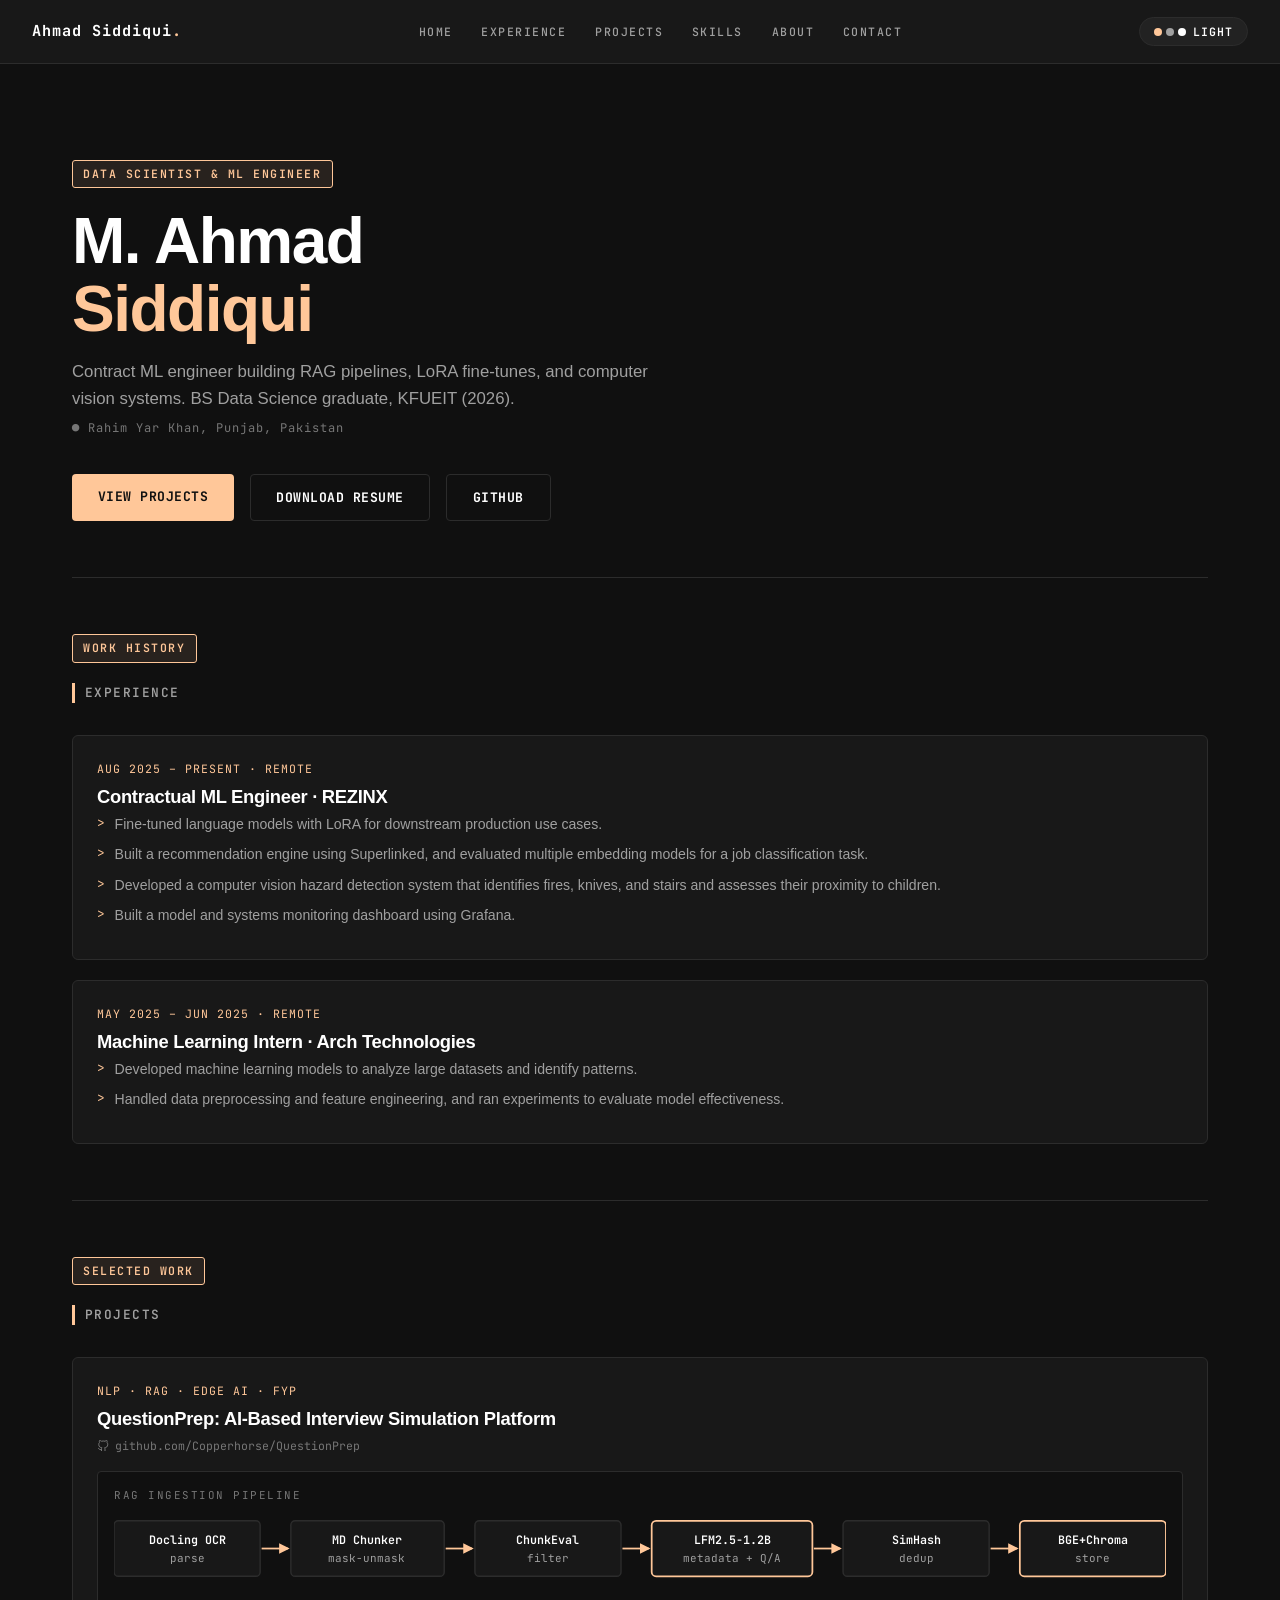
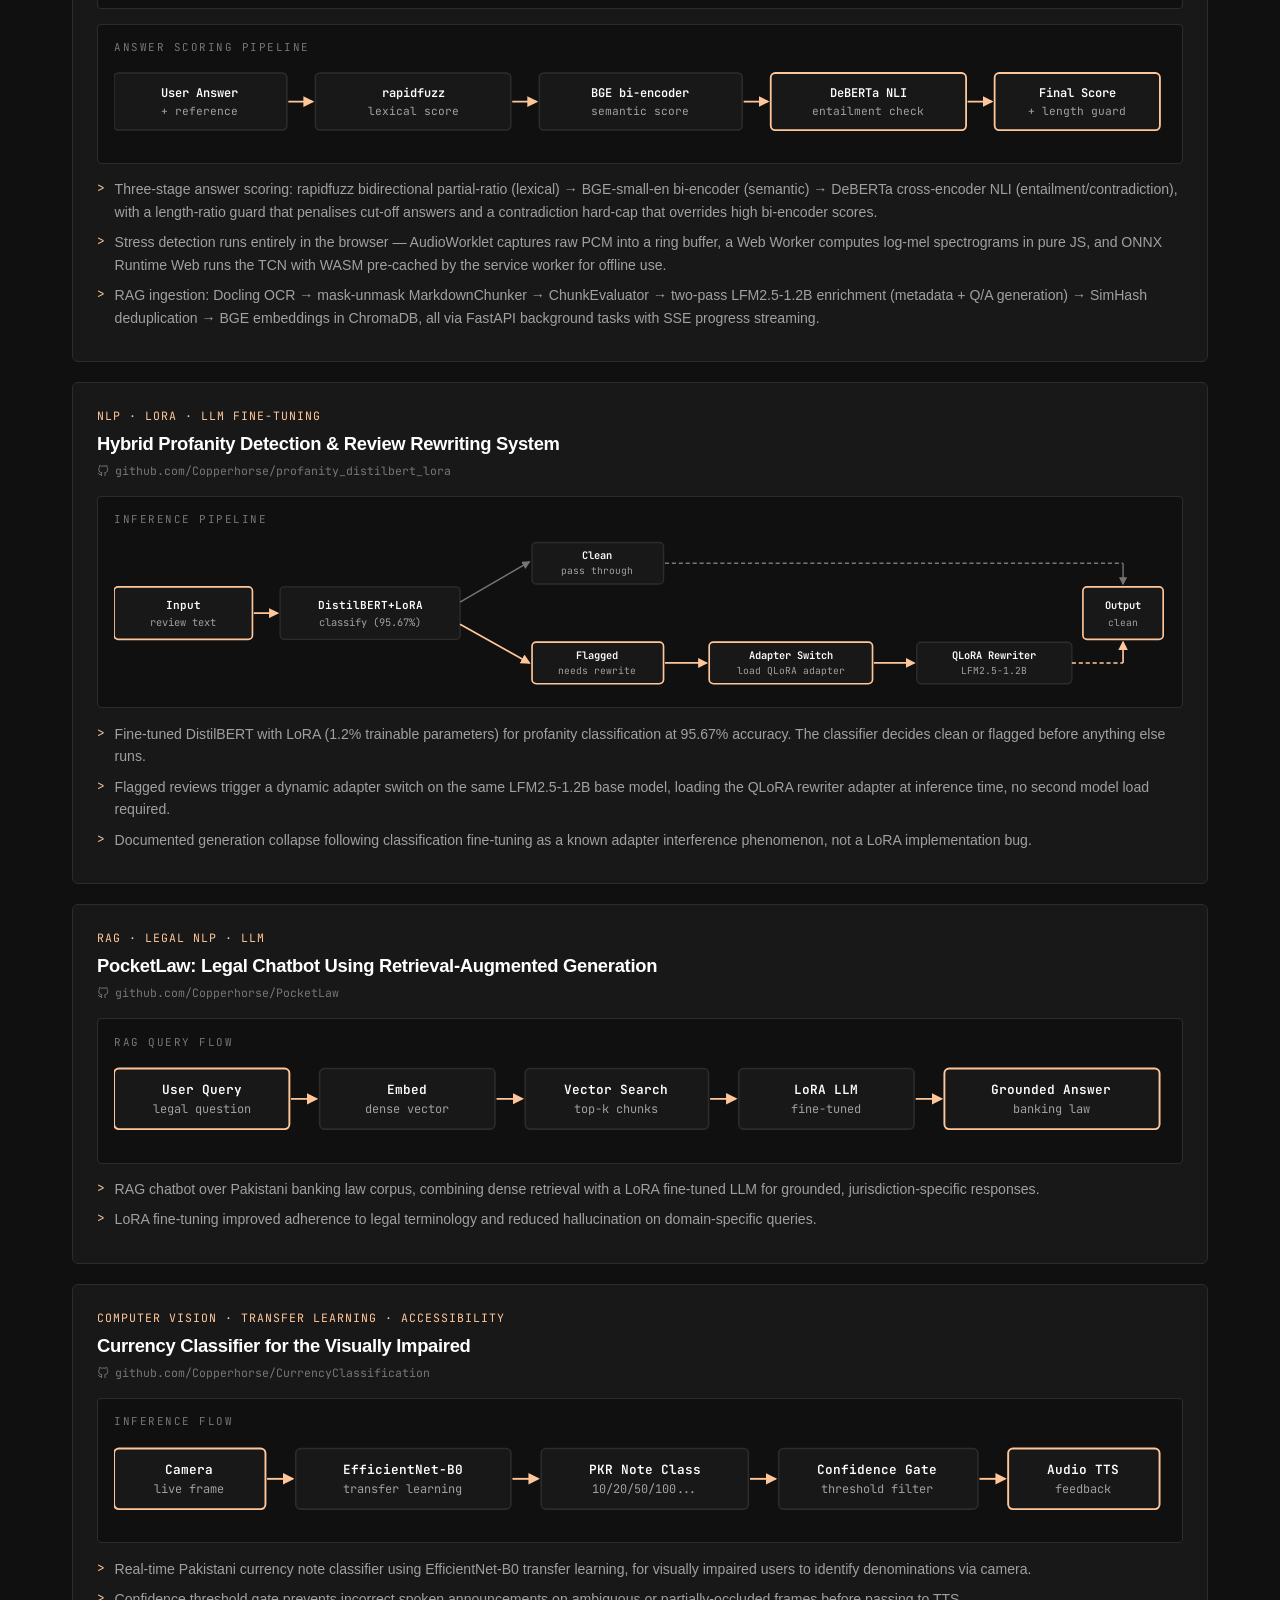
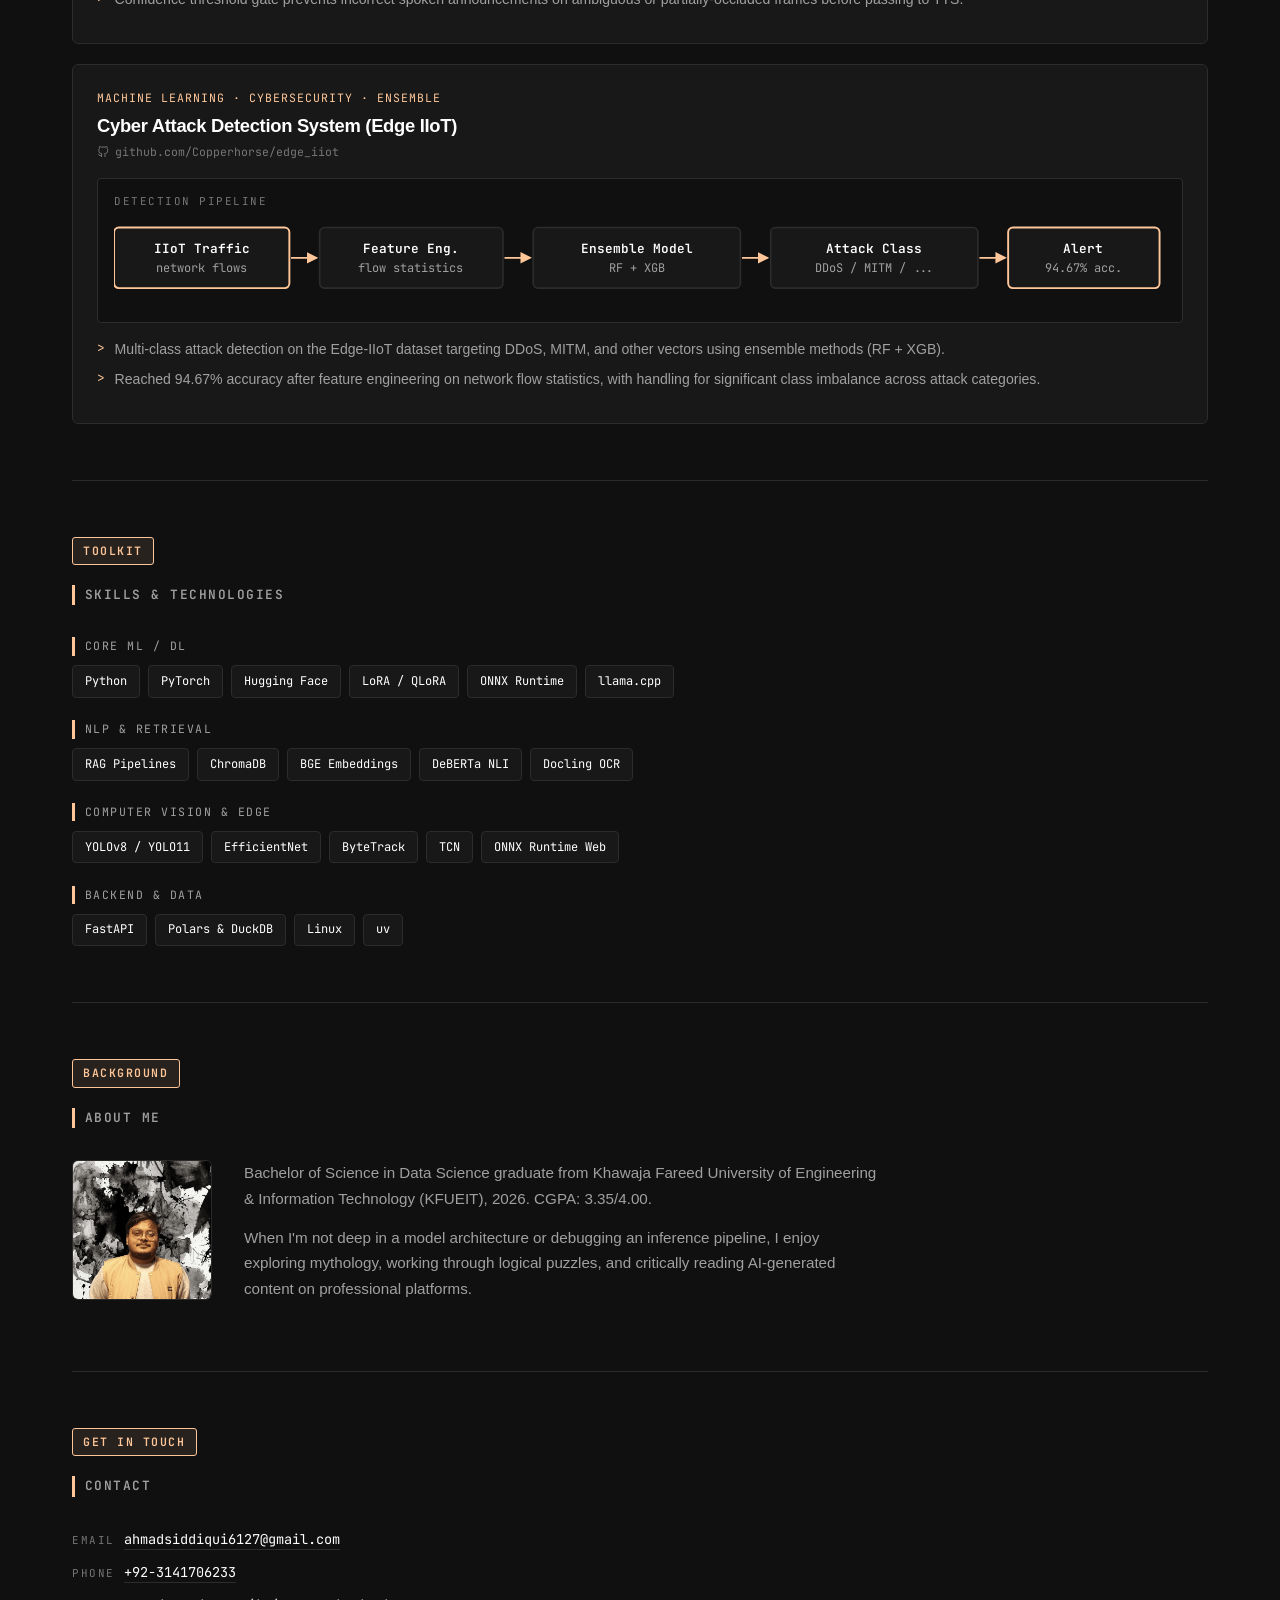
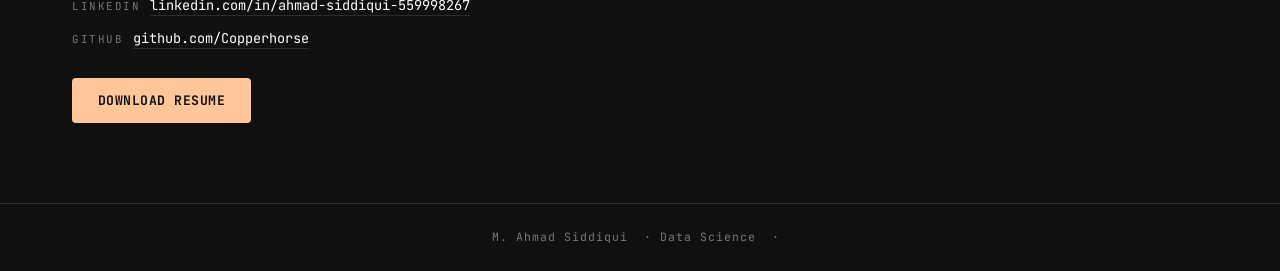
==== commit ef31091e: "Add experience section, fix graduate status, unify resume - Add Experience section (REZINX, Arch Tec" ====
--- a/index.html
+++ b/index.html
@@ -512,6 +512,7 @@
             >
             <ul class="nav-links">
                 <li><a href="#home">Home</a></li>
+                <li><a href="#experience">Experience</a></li>
                 <li><a href="#projects">Projects</a></li>
                 <li><a href="#skills">Skills</a></li>
                 <li><a href="#about">About</a></li>
@@ -534,6 +535,7 @@
 
         <div class="mobile-menu" id="mob">
             <a href="#home" onclick="closeMenu()">Home</a>
+            <a href="#experience" onclick="closeMenu()">Experience</a>
             <a href="#projects" onclick="closeMenu()">Projects</a>
             <a href="#skills" onclick="closeMenu()">Skills</a>
             <a href="#about" onclick="closeMenu()">About</a>
@@ -545,14 +547,15 @@
                 <span class="eyebrow">Data Scientist &amp; ML Engineer</span>
                 <h1 class="hero-name">M. Ahmad<br /><em>Siddiqui</em></h1>
                 <p class="hero-tagline">
-                    Strong foundation in machine learning, NLP, and computer
-                    vision. Final-year BS Data Science student at KFUEIT.
+                    Contract ML engineer building RAG pipelines, LoRA
+                    fine-tunes, and computer vision systems. BS Data Science
+                    graduate, KFUEIT (2026).
                 </p>
-                <p class="hero-loc">&#9679; Plains of Punjab, Pakistan</p>
+                <p class="hero-loc">&#9679; Rahim Yar Khan, Punjab, Pakistan</p>
                 <div class="ctas">
                     <a href="#projects" class="btn btn-ink">View Projects</a>
                     <a
-                        href="data/Portfolio-2-1.pdf"
+                        href="data/Resume.pdf"
                         class="btn btn-outline"
                         download
                         >Download Resume</a
@@ -563,6 +566,53 @@
                         target="_blank"
                         >GitHub</a
                     >
+                </div>
+            </section>
+
+            <hr class="divider" />
+
+            <section id="experience">
+                <span class="eyebrow">Work History</span>
+                <h2 class="title">Experience</h2>
+
+                <div class="project-card">
+                    <span class="proj-tag">Aug 2025 &ndash; Present &middot; Remote</span>
+                    <div class="proj-title">Contractual ML Engineer &middot; REZINX</div>
+                    <ul class="proj-bullets">
+                        <li>
+                            Fine-tuned language models with LoRA for downstream
+                            production use cases.
+                        </li>
+                        <li>
+                            Built a recommendation engine using Superlinked, and
+                            evaluated multiple embedding models for a job
+                            classification task.
+                        </li>
+                        <li>
+                            Developed a computer vision hazard detection system
+                            that identifies fires, knives, and stairs and
+                            assesses their proximity to children.
+                        </li>
+                        <li>
+                            Built a model and systems monitoring dashboard
+                            using Grafana.
+                        </li>
+                    </ul>
+                </div>
+
+                <div class="project-card">
+                    <span class="proj-tag">May 2025 &ndash; Jun 2025 &middot; Remote</span>
+                    <div class="proj-title">Machine Learning Intern &middot; Arch Technologies</div>
+                    <ul class="proj-bullets">
+                        <li>
+                            Developed machine learning models to analyze large
+                            datasets and identify patterns.
+                        </li>
+                        <li>
+                            Handled data preprocessing and feature engineering,
+                            and ran experiments to evaluate model effectiveness.
+                        </li>
+                    </ul>
                 </div>
             </section>
 
@@ -2342,9 +2392,9 @@
                     />
                     <div class="about-text">
                         <p>
-                            Final-year Bachelor of Science in Data Science
-                            student at Khawaja Fareed University of Engineering
-                            &amp; Information Technology (KFUEIT)
+                            Bachelor of Science in Data Science graduate from
+                            Khawaja Fareed University of Engineering
+                            &amp; Information Technology (KFUEIT), 2026.
                             CGPA: 3.35/4.00.
                         </p>
                         <p>
@@ -2375,6 +2425,14 @@
                         ><a href="tel:+923141706233">+92-3141706233</a>
                     </li>
                     <li>
+                        <span class="cl">LinkedIn</span
+                        ><a
+                            href="https://www.linkedin.com/in/ahmad-siddiqui-559998267/"
+                            target="_blank"
+                            >linkedin.com/in/ahmad-siddiqui-559998267</a
+                        >
+                    </li>
+                    <li>
                         <span class="cl">GitHub</span
                         ><a
                             href="https://github.com/Copperhorse"
@@ -2383,7 +2441,7 @@
                         >
                     </li>
                 </ul>
-                <a href="data/Portfolio-2.pdf" class="btn btn-ink" download
+                <a href="data/Resume.pdf" class="btn btn-ink" download
                     >Download Resume</a
                 >
             </section>
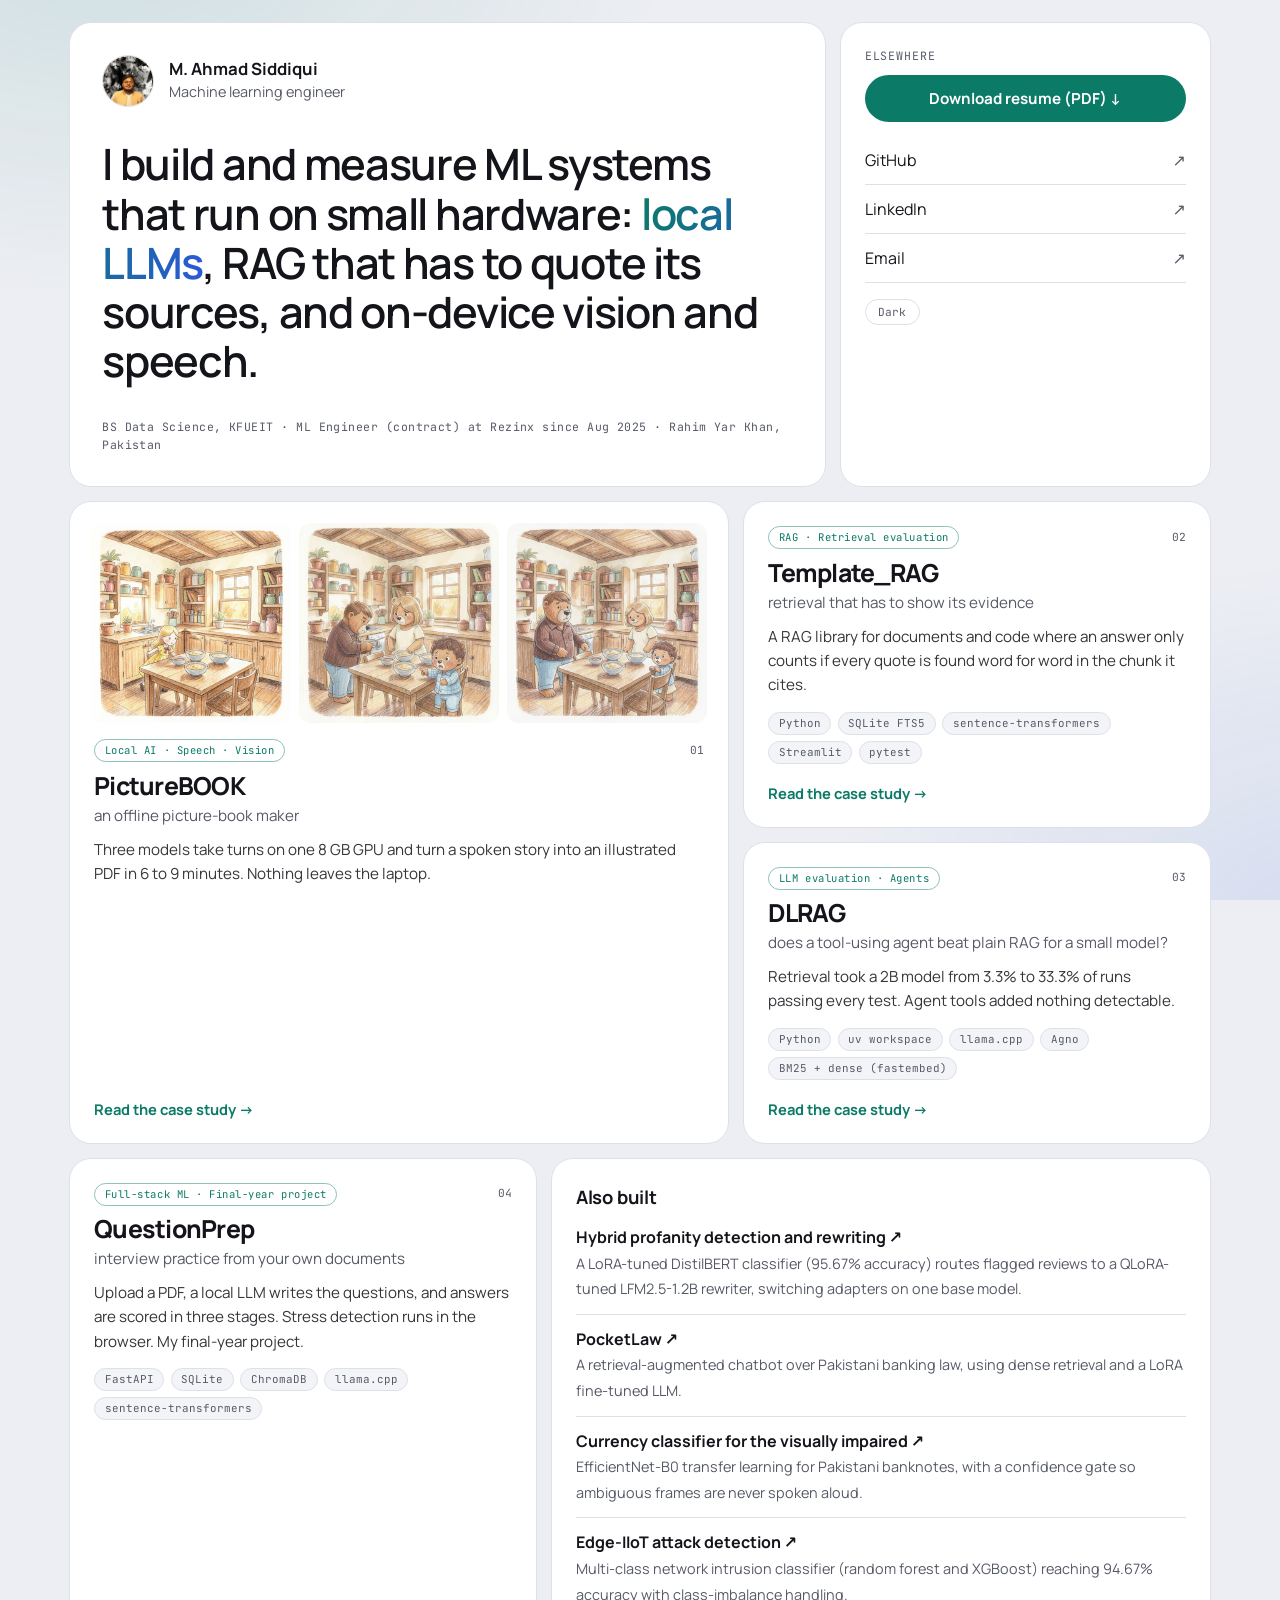
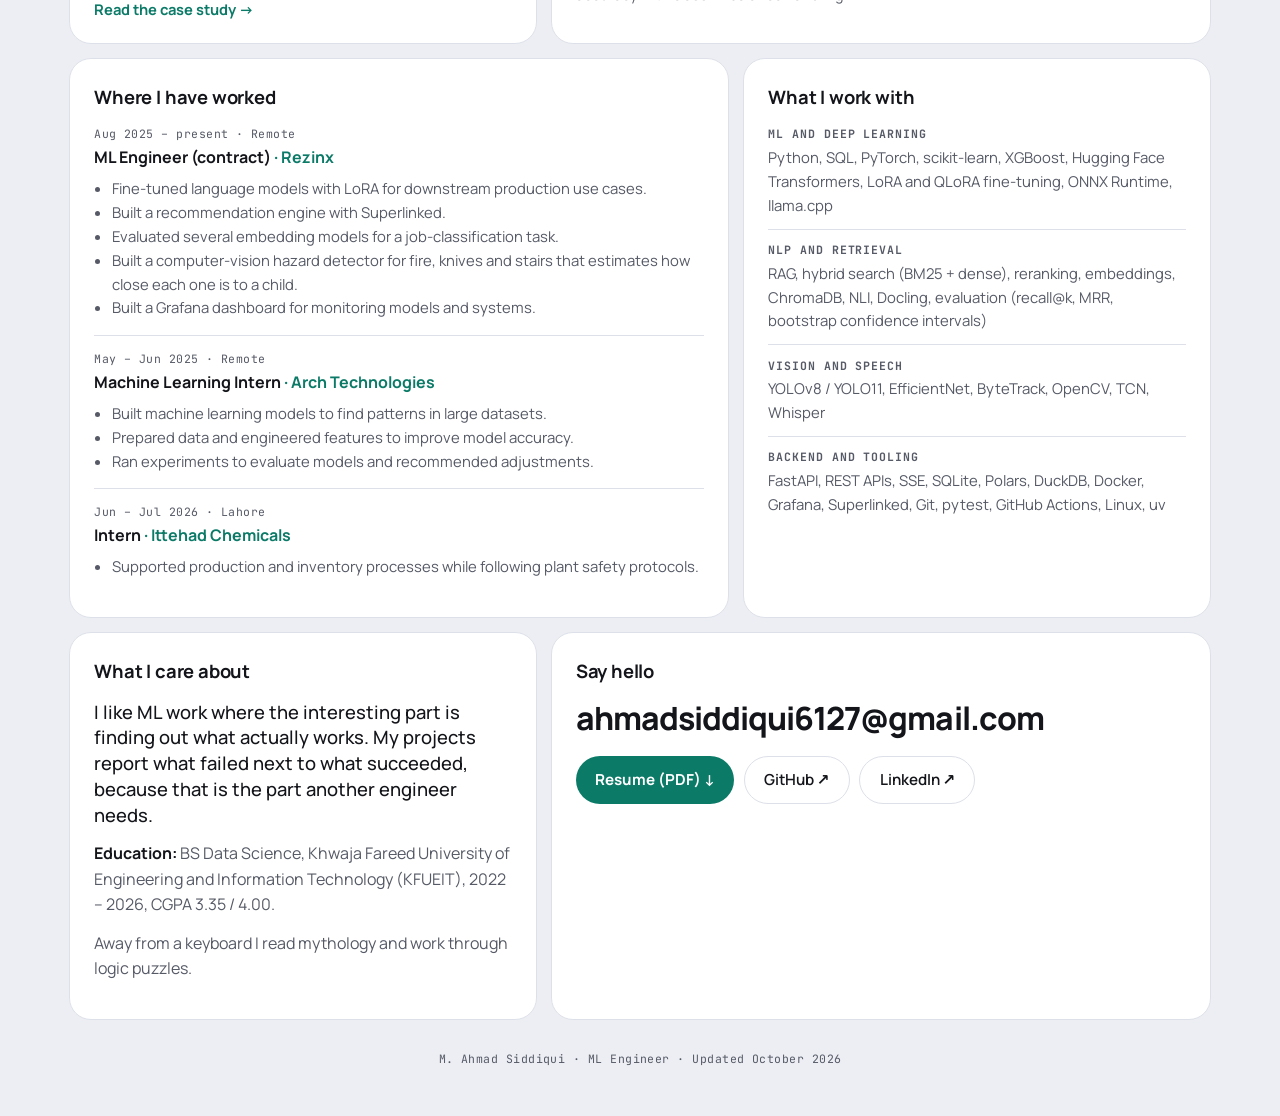
==== commit fce0da24: "Redesign portfolio as a bento layout; add case studies, resume and design options Project case studi" ====
--- a/index.html
+++ b/index.html
@@ -1,2483 +1,405 @@
 <!doctype html>
-<html lang="en" data-theme="dark">
-    <head>
-        <meta charset="UTF-8" />
-        <meta name="viewport" content="width=device-width, initial-scale=1.0" />
-        <title>Portfolio | M. Ahmad Siddiqui</title>
-        <meta
-            name="description"
-            content="M. Ahmad Siddiqui — Data Scientist & ML Engineer. NLP, Computer Vision, Edge AI."
-        />
-        <link rel="preconnect" href="https://fonts.googleapis.com" />
-        <link rel="preconnect" href="https://fonts.gstatic.com" crossorigin />
-        <link
-            href="https://fonts.googleapis.com/css2?family=JetBrains+Mono:wght@400;500;600;700;800&display=swap"
-            rel="stylesheet"
-        />
-        <style>
-            :root {
-                /* Vesper Dark (default) */
-                --ink: #ffffff;
-                --ink-light: #a0a0a0;
-                --ink-faint: #767676;
-                --paper: #101010;
-                --paper-dark: #181818;
-                --paper-mid: #222222;
-                --accent: #ffc799;
-                --border: #2c2c2c;
-                --border-mid: #3a3a3a;
-                --accent-tint: rgba(255, 199, 153, 0.1);
-            }
-            [data-theme="light"] {
-                /* Vesper Light */
-                --ink: #101010;
-                --ink-light: #767676;
-                --ink-faint: #a0a0a0;
-                --paper: #ffffff;
-                --paper-dark: #f5f5f5;
-                --paper-mid: #eaeaea;
-                --accent: #fb7100;
-                --border: #e0e0e0;
-                --border-mid: #cccccc;
-                --accent-tint: rgba(251, 113, 0, 0.1);
-            }
-            *,
-            *::before,
-            *::after {
-                transition: background-color 0.25s ease, color 0.25s ease, border-color 0.25s ease;
-                box-sizing: border-box;
-                margin: 0;
-                padding: 0;
-            }
-            html {
-                scroll-behavior: smooth;
-            }
-            body {
-                background-color: var(--paper);
-                color: var(--ink);
-                font-family: -apple-system, BlinkMacSystemFont, "Segoe UI", Roboto, sans-serif;
-                font-size: 15px;
-                line-height: 1.6;
-                min-height: 100vh;
-                display: flex;
-                flex-direction: column;
-            }
-            body::before {
-                content: "";
-                position: fixed;
-                inset: 0;
-                pointer-events: none;
-                z-index: 0;
-            }
-            .navbar {
-                position: fixed;
-                top: 0;
-                left: 0;
-                right: 0;
-                z-index: 1000;
-                background: var(--paper-dark);
-                border-bottom: 1px solid var(--border);
-                display: flex;
-                justify-content: space-between;
-                align-items: center;
-                padding: 0 2rem;
-                height: 64px;
-            }
-            .nav-brand {
-                font-family: "JetBrains Mono", monospace;
-                font-size: 0.95rem;
-                font-weight: 700;
-                letter-spacing: 1px;
-                color: var(--ink);
-                text-decoration: none;
-            }
-            .nav-brand .dot {
-                color: var(--accent);
-            }
-            .nav-links {
-                display: flex;
-                list-style: none;
-            }
-            .nav-links a {
-                font-family: "JetBrains Mono", monospace;
-                font-size: 0.72rem;
-                font-weight: 500;
-                letter-spacing: 1.5px;
-                text-transform: uppercase;
-                color: var(--ink-light);
-                text-decoration: none;
-                padding: 0.45rem 0.9rem;
-                transition: color 0.2s;
-            }
-            .nav-links a:hover {
-                color: var(--accent);
-            }
-            .theme-toggle {
-                display: inline-flex;
-                align-items: center;
-                gap: 7px;
-                background: var(--paper-mid);
-                padding: 6px 14px;
-                border-radius: 999px;
-                border: 1px solid var(--border);
-                cursor: pointer;
-                font-family: "JetBrains Mono", monospace;
-                font-size: 0.72rem;
-                font-weight: 600;
-                letter-spacing: 1px;
-                color: var(--ink);
-                transition: border-color 0.2s;
-            }
-            .theme-toggle:hover {
-                border-color: var(--accent);
-            }
-            .tt-dots {
-                display: flex;
-                gap: 4px;
-                align-items: center;
-            }
-            .tt-dot {
-                width: 8px;
-                height: 8px;
-                border-radius: 50%;
-                display: inline-block;
-            }
-            .hamburger {
-                display: none;
-                flex-direction: column;
-                gap: 5px;
-                cursor: pointer;
-            }
-            .hamburger span {
-                display: block;
-                width: 20px;
-                height: 1.5px;
-                background: var(--ink);
-                transition:
-                    transform 0.3s,
-                    opacity 0.3s;
-            }
-            .hamburger.open span:nth-child(1) {
-                transform: translateY(6.5px) rotate(45deg);
-            }
-            .hamburger.open span:nth-child(2) {
-                opacity: 0;
-            }
-            .hamburger.open span:nth-child(3) {
-                transform: translateY(-6.5px) rotate(-45deg);
-            }
-            .mobile-menu {
-                display: none;
-                position: fixed;
-                top: 58px;
-                left: 0;
-                right: 0;
-                background: var(--paper-dark);
-                padding: 0.8rem 2rem 1.2rem;
-                z-index: 999;
-                flex-direction: column;
-            }
-            .mobile-menu.open {
-                display: flex;
-            }
-            .mobile-menu a {
-                font-family: "JetBrains Mono", monospace;
-                font-size: 0.78rem;
-                letter-spacing: 1.5px;
-                text-transform: uppercase;
-                color: var(--ink-light);
-                text-decoration: none;
-                padding: 0.55rem 0;
-                border-bottom: 1px solid rgba(255, 255, 255, 0.05);
-            }
-            .page {
-                position: relative;
-                z-index: 1;
-                max-width: 1200px;
-                margin: 0 auto;
-                padding: 7rem 2rem 5rem;
-                width: 100%;
-            }
-            .divider {
-                border: none;
-                border-top: 1px solid var(--border);
-                margin: 3.5rem 0;
-            }
-            .eyebrow {
-                display: inline-block;
-                font-family: "JetBrains Mono", monospace;
-                font-size: 0.72rem;
-                font-weight: 600;
-                letter-spacing: 1.5px;
-                text-transform: uppercase;
-                color: var(--accent);
-                background: var(--accent-tint);
-                border: 1px solid var(--accent);
-                padding: 0.25rem 0.65rem;
-                border-radius: 3px;
-                margin-bottom: 1.25rem;
-            }
-            h2.title {
-                font-family: "JetBrains Mono", monospace;
-                font-size: 0.8rem;
-                font-weight: 600;
-                letter-spacing: 1.5px;
-                text-transform: uppercase;
-                color: var(--ink-light);
-                margin-bottom: 2rem;
-                border-left: 3px solid var(--accent);
-                padding-left: 0.6rem;
-            }
-            #home {
-                padding-top: 3rem;
-            }
-            .hero-name {
-                font-family: -apple-system, BlinkMacSystemFont, "Segoe UI", Roboto, sans-serif;
-                font-size: clamp(2.5rem, 5vw, 4.2rem);
-                font-weight: 800;
-                letter-spacing: -1.5px;
-                line-height: 1.05;
-                color: var(--ink);
-                margin-bottom: 1rem;
-            }
-            .hero-name em {
-                font-style: normal;
-                color: var(--accent);
-            }
-            .hero-tagline {
-                font-size: 1.05rem;
-                color: var(--ink-light);
-                max-width: 580px;
-                line-height: 1.6;
-                margin-bottom: 0.4rem;
-            }
-            .hero-loc {
-                font-family: "JetBrains Mono", monospace;
-                font-size: 0.75rem;
-                color: var(--ink-faint);
-                letter-spacing: 1px;
-                margin-bottom: 2.25rem;
-            }
-            .ctas {
-                display: flex;
-                gap: 1rem;
-                flex-wrap: wrap;
-                margin-bottom: 3.5rem;
-            }
-            .btn {
-                font-family: "JetBrains Mono", monospace;
-                font-size: 0.82rem;
-                font-weight: 700;
-                letter-spacing: 0.5px;
-                text-transform: uppercase;
-                text-decoration: none;
-                padding: 0.75rem 1.6rem;
-                border-radius: 4px;
-                cursor: pointer;
-                transition: filter 0.15s, border-color 0.15s, background-color 0.15s;
-                display: inline-block;
-            }
-            .btn-ink {
-                background: var(--accent);
-                color: var(--paper);
-                border: none;
-            }
-            .btn-ink:hover {
-                filter: brightness(1.1);
-            }
-            .btn-outline {
-                background: transparent;
-                border: 1px solid var(--border);
-                color: var(--ink);
-            }
-            .btn-outline:hover {
-                border-color: var(--ink);
-                background: var(--paper-dark);
-            }
-            .project-card {
-                margin-bottom: 1.25rem;
-                background: var(--paper-dark);
-                border: 1px solid var(--border);
-                border-radius: 6px;
-                padding: 1.5rem;
-                transition: border-color 0.2s;
-            }
-            .project-card:hover {
-                border-color: var(--accent);
-            }
-            .proj-tag {
-                font-family: "JetBrains Mono", monospace;
-                font-size: 0.72rem;
-                letter-spacing: 1px;
-                text-transform: uppercase;
-                color: var(--accent);
-                display: block;
-                margin-bottom: 0.4rem;
-            }
-            .proj-title {
-                font-family: -apple-system, BlinkMacSystemFont, "Segoe UI", Roboto, sans-serif;
-                font-size: 1.15rem;
-                font-weight: 700;
-                letter-spacing: -0.3px;
-                color: var(--ink);
-                text-decoration: none;
-                display: block;
-                margin-bottom: 0.25rem;
-                line-height: 1.3;
-                transition: color 0.2s;
-            }
-            .proj-title:hover {
-                color: var(--accent);
-            }
-            .proj-gh {
-                display: inline-flex;
-                align-items: center;
-                gap: 0.35rem;
-                font-family: "JetBrains Mono", monospace;
-                font-size: 0.72rem;
-                color: var(--ink-faint);
-                text-decoration: none;
-                margin-bottom: 1rem;
-                transition: color 0.2s;
-            }
-            .proj-gh:hover {
-                color: var(--accent);
-            }
-            .diagram-wrap {
-                background: var(--paper);
-                border: 1px solid var(--border);
-                border-radius: 4px;
-                padding: 0.9rem 1rem 0.7rem;
-                margin-bottom: 0.9rem;
-                overflow-x: auto;
-            }
-            .diagram-label {
-                font-family: "JetBrains Mono", monospace;
-                font-size: 0.68rem;
-                letter-spacing: 1.5px;
-                text-transform: uppercase;
-                color: var(--ink-faint);
-                margin-bottom: 0.5rem;
-            }
-            .pipeline-svg {
-                width: 100%;
-                height: auto;
-                display: block;
-            }
-            .proj-bullets {
-                list-style: none;
-                padding: 0;
-            }
-            .proj-bullets li {
-                font-size: 0.88rem;
-                color: var(--ink-light);
-                line-height: 1.6;
-                margin-bottom: 0.5rem;
-                padding-left: 1.1rem;
-                position: relative;
-            }
-            .proj-bullets li::before {
-                content: ">";
-                position: absolute;
-                left: 0;
-                color: var(--accent);
-                font-size: 0.8rem;
-                font-family: "JetBrains Mono", monospace;
-            }
-            .skill-group {
-                margin-bottom: 1.4rem;
-            }
-            .skill-group-label {
-                font-family: "JetBrains Mono", monospace;
-                font-size: 0.72rem;
-                letter-spacing: 1.5px;
-                text-transform: uppercase;
-                color: var(--ink-light);
-                margin-bottom: 0.6rem;
-                border-left: 3px solid var(--accent);
-                padding-left: 0.6rem;
-            }
-            .skill-tags {
-                display: flex;
-                flex-wrap: wrap;
-                gap: 0.5rem;
-            }
-            .skill-tag {
-                font-family: "JetBrains Mono", monospace;
-                font-size: 0.75rem;
-                color: var(--ink);
-                background: var(--paper-dark);
-                border: 1px solid var(--border);
-                padding: 0.35rem 0.75rem;
-                border-radius: 4px;
-                transition:
-                    border-color 0.2s,
-                    color 0.2s;
-            }
-            .skill-tag:hover {
-                border-color: var(--accent);
-                color: var(--accent);
-            }
-            .about-grid {
-                display: grid;
-                grid-template-columns: 140px 1fr;
-                gap: 2rem;
-                align-items: start;
-            }
-            .profile-pic {
-                width: 140px;
-                height: 140px;
-                border-radius: 6px;
-                object-fit: cover;
-                border: 1px solid var(--border);
-                filter: grayscale(20%) contrast(1.02);
-            }
-            .about-text p {
-                font-size: 0.95rem;
-                color: var(--ink-light);
-                margin-bottom: 0.8rem;
-                line-height: 1.7;
-                max-width: 640px;
-            }
-            .contact-list {
-                list-style: none;
-                padding: 0;
-                margin-bottom: 1.8rem;
-            }
-            .contact-list li {
-                font-family: "JetBrains Mono", monospace;
-                font-size: 0.85rem;
-                margin-bottom: 0.7rem;
-                color: var(--ink-light);
-            }
-            .contact-list a {
-                color: var(--ink);
-                text-decoration: none;
-                border-bottom: 1px solid var(--border);
-                padding-bottom: 1px;
-                transition:
-                    color 0.2s,
-                    border-color 0.2s;
-            }
-            .contact-list a:hover {
-                color: var(--accent);
-                border-color: var(--accent);
-            }
-            .cl {
-                font-size: 0.68rem;
-                letter-spacing: 1.5px;
-                text-transform: uppercase;
-                color: var(--ink-faint);
-                margin-right: 0.6rem;
-            }
-            footer {
-                text-align: center;
-                padding: 1.5rem;
-                font-family: "JetBrains Mono", monospace;
-                font-size: 0.72rem;
-                letter-spacing: 1px;
-                color: var(--ink-faint);
-                border-top: 1px solid var(--border);
-                margin-top: auto;
-                position: relative;
-                z-index: 1;
-            }
-            @media (max-width: 768px) {
-                .navbar {
-                    padding: 0 1.25rem;
-                }
-                .nav-links {
-                    display: none;
-                }
-                .hamburger {
-                    display: flex;
-                }
-                .page {
-                    padding: 6rem 1.25rem 3rem;
-                }
-                .hero-name {
-                    font-size: 2.2rem;
-                    letter-spacing: -1px;
-                }
-                .about-grid {
-                    grid-template-columns: 1fr;
-                }
-            }
-        </style>
-    </head>
-    <body>
-        <nav class="navbar">
-            <a class="nav-brand" href="#home"
-                >Ahmad Siddiqui<span class="dot">.</span></a
-            >
-            <ul class="nav-links">
-                <li><a href="#home">Home</a></li>
-                <li><a href="#experience">Experience</a></li>
-                <li><a href="#projects">Projects</a></li>
-                <li><a href="#skills">Skills</a></li>
-                <li><a href="#about">About</a></li>
-                <li><a href="#contact">Contact</a></li>
-            </ul>
-            <div style="display:flex;align-items:center;gap:0.8rem;">
-            <button class="theme-toggle" id="themeToggle" onclick="toggleTheme()">
-                <span class="tt-dots">
-                    <span class="tt-dot" style="background:var(--accent);"></span>
-                    <span class="tt-dot" style="background:var(--ink-light);"></span>
-                    <span class="tt-dot" style="background:var(--ink);"></span>
-                </span>
-                <span id="themeLabel">LIGHT</span>
-            </button>
-            <div class="hamburger" id="hbg" onclick="toggleMenu()">
-                <span></span><span></span><span></span>
-            </div>
+<html lang="en">
+<head>
+
+<meta charset="UTF-8" />
+<meta name="viewport" content="width=device-width, initial-scale=1.0" />
+<title>M. Ahmad Siddiqui | ML Engineer</title>
+<meta name="description" content="M. Ahmad Siddiqui, ML engineer. Local LLMs, RAG that quotes its sources, and on-device vision and speech, with measured results." />
+<meta property="og:type" content="website" />
+<meta property="og:title" content="M. Ahmad Siddiqui | ML Engineer" />
+<script>
+    /* Theme before first paint: saved choice, else the system setting, else the design's default. */
+    (function () {
+        var t = "dark";
+        try {
+            var s = localStorage.getItem("theme");
+            if (s === "light" || s === "dark") t = s;
+            else if (window.matchMedia("(prefers-color-scheme: dark)").matches) t = "dark";
+            else if (window.matchMedia("(prefers-color-scheme: light)").matches) t = "light";
+        } catch (e) {}
+        document.documentElement.setAttribute("data-theme", t);
+    })();
+</script>
+<link rel="preconnect" href="https://fonts.googleapis.com" />
+<link rel="preconnect" href="https://fonts.gstatic.com" crossorigin />
+<meta name="theme-color" content="#0a0a0d" />
+<link href="https://fonts.googleapis.com/css2?family=Manrope:wght@300..800&family=JetBrains+Mono:wght@400;500&display=swap" rel="stylesheet" />
+<style>
+    :root {
+        --bg: #0a0a0d; --tile: #131318; --tile2: #1b1b22; --line: #26262f; --ink: #ededf0; --mute: #a0a0ac;
+        --accent: #5eead4; --accent2: #8ab4ff; --accent-ink: #06201b; --warn: #ff9f9f;
+        --sans: "Manrope", system-ui, -apple-system, "Segoe UI", sans-serif;
+        --mono: "JetBrains Mono", ui-monospace, "SF Mono", Menlo, Consolas, monospace;
+        --r: 22px;
+    }
+    [data-theme="light"] {
+        --bg: #eceef3; --tile: #ffffff; --tile2: #f3f4f8; --line: #dde0e8; --ink: #14151a; --mute: #565a66;
+        --accent: #0b7a67; --accent2: #2b59d9; --accent-ink: #ffffff; --warn: #b42318;
+    }
+    * { box-sizing: border-box; margin: 0; padding: 0; }
+    html { scroll-behavior: smooth; }
+    body { background: var(--bg); color: var(--ink); font-family: var(--sans); font-size: 1rem; line-height: 1.6; min-height: 100vh; transition: background-color .25s, color .25s; }
+    body::before { content: ""; position: fixed; inset: 0; z-index: -1; pointer-events: none;
+        background: radial-gradient(60rem 40rem at 8% -10%, color-mix(in srgb, var(--accent) 13%, transparent), transparent 60%),
+                    radial-gradient(55rem 40rem at 105% 105%, color-mix(in srgb, var(--accent2) 12%, transparent), transparent 60%); }
+    a { color: inherit; }
+    :focus-visible { outline: 2px solid var(--accent); outline-offset: 3px; border-radius: 6px; }
+    body:has(dialog[open]) { overflow: hidden; }
+    .mono { font-family: var(--mono); font-size: .72rem; letter-spacing: .04em; }
+    .up { text-transform: uppercase; letter-spacing: .08em; color: var(--mute); }
+
+    .grid { max-width: 1180px; margin: 0 auto; padding: 1.4rem 1.2rem 3rem; display: grid; grid-template-columns: repeat(12, minmax(0, 1fr)); gap: 14px; grid-auto-flow: dense; }
+    .t { background: var(--tile); border: 1px solid var(--line); border-radius: var(--r); padding: 1.5rem; position: relative; overflow: hidden; transition: border-color .2s, transform .2s, background-color .25s; min-width: 0; }
+    .t h2 { font-size: 1.15rem; font-weight: 700; letter-spacing: -.01em; margin-bottom: .8rem; }
+    .s4 { grid-column: span 4; } .s5 { grid-column: span 5; } .s6 { grid-column: span 6; } .s7 { grid-column: span 7; } .s8 { grid-column: span 8; } .s12 { grid-column: span 12; }
+    .r2 { grid-row: span 2; }
+
+    /* intro + links */
+    .intro { padding: 2rem; display: flex; flex-direction: column; justify-content: space-between; gap: 2rem; }
+    .who { display: flex; align-items: center; gap: .9rem; }
+    .who img { width: 52px; height: 52px; border-radius: 50%; object-fit: cover; border: 1px solid var(--line); }
+    .who h1 { font-size: 1.05rem; font-weight: 700; line-height: 1.2; }
+    .who span { color: var(--mute); font-size: .9rem; }
+    .lead { font-size: clamp(1.7rem, 3.5vw, 2.7rem); line-height: 1.14; font-weight: 600; letter-spacing: -.03em; max-width: 20em; }
+    .lead em { font-style: normal; background: linear-gradient(100deg, var(--accent), var(--accent2)); -webkit-background-clip: text; background-clip: text; color: transparent; }
+    .where { color: var(--mute); }
+    .linkrows a { display: flex; justify-content: space-between; align-items: center; padding: .7rem 0; border-bottom: 1px solid var(--line); text-decoration: none; }
+    .linkrows a:hover { color: var(--accent); }
+    .linkrows a span:last-child { color: var(--mute); }
+    .btn { display: inline-flex; align-items: center; justify-content: center; gap: .5rem; background: var(--accent); color: var(--accent-ink); font-weight: 700; border: 0; border-radius: 999px; padding: .7rem 1.2rem; text-decoration: none; cursor: pointer; font-family: inherit; font-size: .95rem; }
+    .btn:hover { filter: brightness(1.08); }
+    .btn.ghost { background: transparent; color: var(--ink); border: 1px solid var(--line); font-weight: 600; }
+    .btn.ghost:hover { border-color: var(--accent); color: var(--accent); filter: none; }
+    .tbtn { background: none; border: 1px solid var(--line); border-radius: 999px; color: var(--mute); font-family: var(--mono); font-size: .7rem; padding: .3rem .8rem; cursor: pointer; margin-top: 1rem; }
+    .tbtn:hover { color: var(--ink); border-color: var(--mute); }
+
+    /* project tiles */
+    .proj { cursor: pointer; display: flex; flex-direction: column; gap: .6rem; }
+    .proj:hover { border-color: var(--accent); transform: translateY(-2px); }
+    .pill { align-self: flex-start; font-family: var(--mono); font-size: .66rem; letter-spacing: .05em; color: var(--accent); border: 1px solid color-mix(in srgb, var(--accent) 45%, transparent); border-radius: 999px; padding: .12rem .6rem; }
+    .proj h3 { font-size: 1.55rem; font-weight: 750; letter-spacing: -.03em; line-height: 1.1; }
+    .proj .tag { color: var(--mute); font-size: .95rem; margin-top: -.3rem; }
+    .proj .find { color: var(--ink); opacity: .86; font-size: .95rem; }
+    .proj .more { margin-top: auto; padding-top: .6rem; font-weight: 700; color: var(--accent); background: none; border: 0; text-align: left; font-family: inherit; font-size: .92rem; cursor: pointer; }
+    .proj .more::after { content: " →"; }
+    .collage { display: grid; grid-template-columns: repeat(3, 1fr); gap: .5rem; margin: -.2rem -.2rem .4rem; }
+    .collage img { width: 100%; height: auto; display: block; border-radius: 12px; }
+    .toprow { display: flex; justify-content: space-between; align-items: center; }
+    .num { font-family: var(--mono); font-size: .7rem; color: var(--mute); }
+    .stack.mini { margin-top: .3rem; }
+
+    /* lists in tiles */
+    .also a { display: block; padding: .75rem 0; border-top: 1px solid var(--line); text-decoration: none; }
+    .also a:first-of-type { border-top: 0; padding-top: 0; }
+    .also b { display: block; font-weight: 700; }
+    .also span { color: var(--mute); font-size: .9rem; }
+    .also a:hover b { color: var(--accent); }
+    .job { padding: .9rem 0; border-top: 1px solid var(--line); }
+    .job:first-of-type { border-top: 0; padding-top: 0; }
+    .job h3 { font-size: 1rem; font-weight: 700; }
+    .job .org { color: var(--accent); }
+    .job .d { color: var(--mute); display: block; margin-bottom: .1rem; }
+    .job ul { margin: .4rem 0 0 1.1rem; color: var(--mute); font-size: .93rem; }
+    .sk { padding: .7rem 0; border-top: 1px solid var(--line); }
+    .sk:first-of-type { border-top: 0; padding-top: 0; }
+    .sk h3 { margin-bottom: .15rem; }
+    .sk p { color: var(--mute); font-size: .93rem; }
+    .about p { color: var(--mute); margin-bottom: .8rem; }
+    .about p:first-of-type { color: var(--ink); font-size: 1.15rem; line-height: 1.4; font-weight: 500; }
+    .about strong { color: var(--ink); }
+    .mail { display: block; font-size: clamp(1.25rem, 2.6vw, 2rem); font-weight: 750; letter-spacing: -.03em; line-height: 1.15; overflow-wrap: anywhere; text-decoration: none; margin: .2rem 0 1.2rem; }
+    .mail:hover { color: var(--accent); }
+    .row { display: flex; flex-wrap: wrap; gap: .6rem; }
+    footer { grid-column: 1 / -1; text-align: center; color: var(--mute); padding-top: 1rem; }
+
+    /* case-study dialog */
+    dialog.case { width: min(860px, 94vw); max-height: 90vh; margin: auto; padding: 0; border: 1px solid var(--line); border-radius: 26px; background: var(--tile); color: var(--ink); overflow: auto; }
+    dialog.case::backdrop { background: rgba(0, 0, 0, .62); backdrop-filter: blur(5px); }
+    .dh { position: sticky; top: 0; z-index: 2; display: flex; align-items: center; gap: 1rem; padding: 1rem 1.4rem; background: color-mix(in srgb, var(--tile) 92%, transparent); backdrop-filter: blur(8px); border-bottom: 1px solid var(--line); }
+    .dh h3 { font-size: 1.15rem; font-weight: 750; letter-spacing: -.02em; margin-right: auto; }
+    .dh h3 span { color: var(--mute); font-weight: 500; font-size: .95rem; }
+    .x { background: var(--tile2); border: 1px solid var(--line); color: var(--ink); width: 2.2rem; height: 2.2rem; border-radius: 50%; cursor: pointer; font-size: 1.1rem; line-height: 1; }
+    .x:hover { border-color: var(--accent); color: var(--accent); }
+    .db { padding: 1.4rem 1.6rem 2rem; }
+    .db .problem { font-size: 1.25rem; line-height: 1.35; font-weight: 500; letter-spacing: -.01em; margin-bottom: 1rem; max-width: 36em; }
+    .dl { display: flex; flex-wrap: wrap; gap: .5rem; margin-bottom: 1.4rem; }
+    .dl a { text-decoration: none; border: 1px solid var(--line); border-radius: 999px; padding: .3rem .85rem; font-size: .85rem; }
+    .dl a:hover { border-color: var(--accent); color: var(--accent); }
+    .pipe { display: flex; flex-wrap: wrap; gap: .4rem; list-style: none; margin-bottom: .4rem; }
+    .pipe li { background: var(--tile2); border: 1px solid var(--line); border-radius: 999px; padding: .15rem .75rem; font-size: .8rem; color: var(--mute); }
+    .pipe li.hl { color: var(--ink); border-color: var(--accent); }
+    .cap { font-family: var(--mono); font-size: .68rem; color: var(--mute); margin-bottom: 1.3rem; }
+    .gal { display: grid; grid-template-columns: repeat(3, 1fr); gap: .6rem; margin-bottom: .4rem; }
+    .gal img { width: 100%; height: auto; display: block; border-radius: 14px; }
+    .part { margin-bottom: 1.2rem; max-width: 42em; }
+    .part h4 { font-family: var(--mono); font-size: .7rem; font-weight: 500; letter-spacing: .08em; text-transform: uppercase; color: var(--accent); margin-bottom: .25rem; }
+    .part p { color: var(--mute); }
+    .part strong { color: var(--ink); font-weight: 700; }
+    .fail { border-radius: 16px; background: color-mix(in srgb, var(--warn) 10%, transparent); border: 1px solid color-mix(in srgb, var(--warn) 35%, transparent); padding: 1rem 1.2rem 1.1rem; margin: 1.4rem 0; max-width: 42em; }
+    .fail h4 { font-family: var(--mono); font-size: .7rem; font-weight: 500; letter-spacing: .08em; text-transform: uppercase; color: var(--warn); margin-bottom: .25rem; }
+    .stack { display: flex; flex-wrap: wrap; gap: .4rem; list-style: none; }
+    .stack li { font-family: var(--mono); font-size: .68rem; background: var(--tile2); border: 1px solid var(--line); border-radius: 999px; padding: .1rem .6rem; color: var(--mute); }
+
+    @media (max-width: 900px) {
+        .grid { grid-template-columns: repeat(6, minmax(0, 1fr)); }
+        .s4, .s5, .s6, .s7, .s8 { grid-column: span 6; }
+        .r2 { grid-row: auto; }
+        .intro { gap: 1.4rem; }
+    }
+    @media (max-width: 520px) {
+        .grid { padding: 1rem .8rem 2rem; }
+        .t { padding: 1.2rem; }
+        .db { padding: 1.1rem 1.1rem 1.6rem; }
+    }
+    @media (prefers-reduced-motion: reduce) { html { scroll-behavior: auto; } * { transition: none !important; } }
+</style>
+</head>
+<body>
+<main class="grid">
+    <section class="t s8 intro" aria-label="Introduction">
+        <div class="who">
+            <img src="data/profile.webp" width="480" height="480" alt="Portrait of M. Ahmad Siddiqui" />
+            <div><h1>M. Ahmad Siddiqui</h1><span>Machine learning engineer</span></div>
         </div>
+        <p class="lead">I build and measure ML systems that run on small hardware: <em>local LLMs</em>, RAG that has to quote its sources, and on-device vision and speech.</p>
+        <p class="where mono">BS Data Science, KFUEIT · ML Engineer (contract) at Rezinx since Aug 2025 · Rahim Yar Khan, Pakistan</p>
+    </section>
+
+    <aside class="t s4" aria-label="Links">
+        <p class="up mono" style="margin-bottom:.6rem">Elsewhere</p>
+        <a class="btn" href="data/Ahmad_Siddiqui_Resume.pdf" download style="width:100%;margin-bottom:.9rem">Download resume (PDF) ↓</a>
+        <nav class="linkrows" aria-label="Profiles">
+            <a href="https://github.com/Copperhorse" target="_blank" rel="noopener"><span>GitHub</span><span>↗</span></a>
+            <a href="https://www.linkedin.com/in/ahmad-siddiqui-559998267" target="_blank" rel="noopener"><span>LinkedIn</span><span>↗</span></a>
+            <a href="mailto:ahmadsiddiqui6127@gmail.com"><span>Email</span><span>↗</span></a>
         </nav>
-
-        <div class="mobile-menu" id="mob">
-            <a href="#home" onclick="closeMenu()">Home</a>
-            <a href="#experience" onclick="closeMenu()">Experience</a>
-            <a href="#projects" onclick="closeMenu()">Projects</a>
-            <a href="#skills" onclick="closeMenu()">Skills</a>
-            <a href="#about" onclick="closeMenu()">About</a>
-            <a href="#contact" onclick="closeMenu()">Contact</a>
+        <button class="tbtn" id="themeToggle" type="button" aria-label="Switch colour theme"><span id="themeLabel">Light</span></button>
+    </aside>
+
+    
+    
+    <article class="t proj s7 r2" data-open="picturebook" id="card-picturebook">
+        <div class="collage"><img src="data/picturebook-1.webp" width="640" height="640" loading="lazy" alt="Illustration of a girl with long blonde hair tiptoeing into a wooden kitchen with three bowls of porridge on the table" /><img src="data/picturebook-2.webp" width="640" height="640" loading="lazy" alt="Illustration of two bears and a small bear cub standing by a kitchen table with three bowls, looking upset" /><img src="data/picturebook-3.webp" width="640" height="640" loading="lazy" alt="Illustration of a bear family in a wooden kitchen with bowls of porridge on the table" /></div>
+        <div class="toprow"><span class="pill">Local AI · Speech · Vision</span><span class="num">01</span></div>
+        <h3>PictureBOOK</h3>
+        <p class="tag">an offline picture-book maker</p>
+        <p class="find">Three models take turns on one 8 GB GPU and turn a spoken story into an illustrated PDF in 6 to 9 minutes. Nothing leaves the laptop.</p>
+        
+        <button class="more" type="button" data-open="picturebook" aria-haspopup="dialog">Read the case study</button>
+    </article>
+    
+    
+    <article class="t proj s5" data-open="template-rag" id="card-template-rag">
+        
+        <div class="toprow"><span class="pill">RAG · Retrieval evaluation</span><span class="num">02</span></div>
+        <h3>Template_RAG</h3>
+        <p class="tag">retrieval that has to show its evidence</p>
+        <p class="find">A RAG library for documents and code where an answer only counts if every quote is found word for word in the chunk it cites.</p>
+        <ul class="stack mini"><li>Python</li><li>SQLite FTS5</li><li>sentence-transformers</li><li>Streamlit</li><li>pytest</li></ul>
+        <button class="more" type="button" data-open="template-rag" aria-haspopup="dialog">Read the case study</button>
+    </article>
+    
+    
+    <article class="t proj s5" data-open="dlrag" id="card-dlrag">
+        
+        <div class="toprow"><span class="pill">LLM evaluation · Agents</span><span class="num">03</span></div>
+        <h3>DLRAG</h3>
+        <p class="tag">does a tool-using agent beat plain RAG for a small model?</p>
+        <p class="find">Retrieval took a 2B model from 3.3% to 33.3% of runs passing every test. Agent tools added nothing detectable.</p>
+        <ul class="stack mini"><li>Python</li><li>uv workspace</li><li>llama.cpp</li><li>Agno</li><li>BM25 + dense (fastembed)</li></ul>
+        <button class="more" type="button" data-open="dlrag" aria-haspopup="dialog">Read the case study</button>
+    </article>
+    
+    
+    <article class="t proj s5" data-open="questionprep" id="card-questionprep">
+        
+        <div class="toprow"><span class="pill">Full-stack ML · Final-year project</span><span class="num">04</span></div>
+        <h3>QuestionPrep</h3>
+        <p class="tag">interview practice from your own documents</p>
+        <p class="find">Upload a PDF, a local LLM writes the questions, and answers are scored in three stages. Stress detection runs in the browser. My final-year project.</p>
+        <ul class="stack mini"><li>FastAPI</li><li>SQLite</li><li>ChromaDB</li><li>llama.cpp</li><li>sentence-transformers</li></ul>
+        <button class="more" type="button" data-open="questionprep" aria-haspopup="dialog">Read the case study</button>
+    </article>
+    
+
+    <section class="t s7 also" aria-label="Also built">
+        <h2>Also built</h2>
+        <a href="https://github.com/Copperhorse/profanity_distilbert_lora" target="_blank" rel="noopener"><b>Hybrid profanity detection and rewriting ↗</b><span>A LoRA-tuned DistilBERT classifier (95.67% accuracy) routes flagged reviews to a QLoRA-tuned LFM2.5-1.2B rewriter, switching adapters on one base model.</span></a><a href="https://github.com/Copperhorse/PocketLaw" target="_blank" rel="noopener"><b>PocketLaw ↗</b><span>A retrieval-augmented chatbot over Pakistani banking law, using dense retrieval and a LoRA fine-tuned LLM.</span></a><a href="https://github.com/Copperhorse/CurrencyClassification" target="_blank" rel="noopener"><b>Currency classifier for the visually impaired ↗</b><span>EfficientNet-B0 transfer learning for Pakistani banknotes, with a confidence gate so ambiguous frames are never spoken aloud.</span></a><a href="https://github.com/Copperhorse/edge_iiot" target="_blank" rel="noopener"><b>Edge-IIoT attack detection ↗</b><span>Multi-class network intrusion classifier (random forest and XGBoost) reaching 94.67% accuracy with class-imbalance handling.</span></a>
+    </section>
+
+    <section class="t s7" id="experience" aria-label="Experience">
+        <h2>Where I have worked</h2>
+        
+        <div class="job"><span class="d mono">Aug 2025 – present · Remote</span><h3>ML Engineer (contract) <span class="org">· Rezinx</span></h3>
+            <ul><li>Fine-tuned language models with LoRA for downstream production use cases.</li><li>Built a recommendation engine with Superlinked.</li><li>Evaluated several embedding models for a job-classification task.</li><li>Built a computer-vision hazard detector for fire, knives and stairs that estimates how close each one is to a child.</li><li>Built a Grafana dashboard for monitoring models and systems.</li></ul></div>
+        
+        <div class="job"><span class="d mono">May – Jun 2025 · Remote</span><h3>Machine Learning Intern <span class="org">· Arch Technologies</span></h3>
+            <ul><li>Built machine learning models to find patterns in large datasets.</li><li>Prepared data and engineered features to improve model accuracy.</li><li>Ran experiments to evaluate models and recommended adjustments.</li></ul></div>
+        
+        <div class="job"><span class="d mono">Jun – Jul 2026 · Lahore</span><h3>Intern <span class="org">· Ittehad Chemicals</span></h3>
+            <ul><li>Supported production and inventory processes while following plant safety protocols.</li></ul></div>
+        
+    </section>
+
+    <section class="t s5" id="skills" aria-label="Skills">
+        <h2>What I work with</h2>
+        <div class="sk"><h3 class="up mono">ML and deep learning</h3><p>Python, SQL, PyTorch, scikit-learn, XGBoost, Hugging Face Transformers, LoRA and QLoRA fine-tuning, ONNX Runtime, llama.cpp</p></div><div class="sk"><h3 class="up mono">NLP and retrieval</h3><p>RAG, hybrid search (BM25 + dense), reranking, embeddings, ChromaDB, NLI, Docling, evaluation (recall@k, MRR, bootstrap confidence intervals)</p></div><div class="sk"><h3 class="up mono">Vision and speech</h3><p>YOLOv8 / YOLO11, EfficientNet, ByteTrack, OpenCV, TCN, Whisper</p></div><div class="sk"><h3 class="up mono">Backend and tooling</h3><p>FastAPI, REST APIs, SSE, SQLite, Polars, DuckDB, Docker, Grafana, Superlinked, Git, pytest, GitHub Actions, Linux, uv</p></div>
+    </section>
+
+    <section class="t s5 about" id="about" aria-label="About">
+        <h2>What I care about</h2>
+        <p>I like ML work where the interesting part is finding out what actually works. My projects report what failed next to what succeeded, because that is the part another engineer needs.</p><p><strong>Education:</strong> BS Data Science, Khwaja Fareed University of Engineering and Information Technology (KFUEIT), 2022 – 2026, CGPA 3.35 / 4.00.</p><p>Away from a keyboard I read mythology and work through logic puzzles.</p>
+    </section>
+
+    <section class="t s7" id="contact" aria-label="Contact">
+        <h2>Say hello</h2>
+        <a class="mail" href="mailto:ahmadsiddiqui6127@gmail.com">ahmadsiddiqui6127@gmail.com</a>
+        <div class="row">
+            <a class="btn" href="data/Ahmad_Siddiqui_Resume.pdf" download>Resume (PDF) ↓</a>
+            <a class="btn ghost" href="https://github.com/Copperhorse" target="_blank" rel="noopener">GitHub ↗</a>
+            <a class="btn ghost" href="https://www.linkedin.com/in/ahmad-siddiqui-559998267" target="_blank" rel="noopener">LinkedIn ↗</a>
         </div>
-
-        <div class="page">
-            <section id="home">
-                <span class="eyebrow">Data Scientist &amp; ML Engineer</span>
-                <h1 class="hero-name">M. Ahmad<br /><em>Siddiqui</em></h1>
-                <p class="hero-tagline">
-                    Contract ML engineer building RAG pipelines, LoRA
-                    fine-tunes, and computer vision systems. BS Data Science
-                    graduate, KFUEIT (2026).
-                </p>
-                <p class="hero-loc">&#9679; Rahim Yar Khan, Punjab, Pakistan</p>
-                <div class="ctas">
-                    <a href="#projects" class="btn btn-ink">View Projects</a>
-                    <a
-                        href="data/Resume.pdf"
-                        class="btn btn-outline"
-                        download
-                        >Download Resume</a
-                    >
-                    <a
-                        href="https://github.com/Copperhorse"
-                        class="btn btn-outline"
-                        target="_blank"
-                        >GitHub</a
-                    >
-                </div>
-            </section>
-
-            <hr class="divider" />
-
-            <section id="experience">
-                <span class="eyebrow">Work History</span>
-                <h2 class="title">Experience</h2>
-
-                <div class="project-card">
-                    <span class="proj-tag">Aug 2025 &ndash; Present &middot; Remote</span>
-                    <div class="proj-title">Contractual ML Engineer &middot; REZINX</div>
-                    <ul class="proj-bullets">
-                        <li>
-                            Fine-tuned language models with LoRA for downstream
-                            production use cases.
-                        </li>
-                        <li>
-                            Built a recommendation engine using Superlinked, and
-                            evaluated multiple embedding models for a job
-                            classification task.
-                        </li>
-                        <li>
-                            Developed a computer vision hazard detection system
-                            that identifies fires, knives, and stairs and
-                            assesses their proximity to children.
-                        </li>
-                        <li>
-                            Built a model and systems monitoring dashboard
-                            using Grafana.
-                        </li>
-                    </ul>
-                </div>
-
-                <div class="project-card">
-                    <span class="proj-tag">May 2025 &ndash; Jun 2025 &middot; Remote</span>
-                    <div class="proj-title">Machine Learning Intern &middot; Arch Technologies</div>
-                    <ul class="proj-bullets">
-                        <li>
-                            Developed machine learning models to analyze large
-                            datasets and identify patterns.
-                        </li>
-                        <li>
-                            Handled data preprocessing and feature engineering,
-                            and ran experiments to evaluate model effectiveness.
-                        </li>
-                    </ul>
-                </div>
-            </section>
-
-            <hr class="divider" />
-
-            <section id="projects">
-                <span class="eyebrow">Selected Work</span>
-                <h2 class="title">Projects</h2>
-
-                <!-- QuestionPrep -->
-                <div class="project-card">
-                    <span class="proj-tag"
-                        >NLP &middot; RAG &middot; Edge AI &middot; FYP</span
-                    >
-                    <a
-                        class="proj-title"
-                        href="https://github.com/Copperhorse/QuestionPrep"
-                        target="_blank"
-                        >QuestionPrep: AI-Based Interview Simulation Platform</a
-                    >
-                    <a
-                        class="proj-gh"
-                        href="https://github.com/Copperhorse/QuestionPrep"
-                        target="_blank"
-                    >
-                        <svg
-                            width="12"
-                            height="12"
-                            viewBox="0 0 24 24"
-                            fill="none"
-                            stroke="currentColor"
-                            stroke-width="2"
-                        >
-                            <path
-                                d="M9 19c-5 1.5-5-2.5-7-3m14 6v-3.87a3.37 3.37 0 0 0-.94-2.61c3.14-.35 6.44-1.54 6.44-7A5.44 5.44 0 0 0 20 4.77 5.07 5.07 0 0 0 19.91 1S18.73.65 16 2.48a13.38 13.38 0 0 0-7 0C6.27.65 5.09 1 5.09 1A5.07 5.07 0 0 0 5 4.77a5.44 5.44 0 0 0-1.5 3.78c0 5.42 3.3 6.61 6.44 7A3.37 3.37 0 0 0 9 18.13V22"
-                            />
-                        </svg>
-                        github.com/Copperhorse/QuestionPrep
-                    </a>
-                    <div class="diagram-wrap">
-                        <div class="diagram-label">RAG Ingestion Pipeline</div>
-                        <svg
-                            class="pipeline-svg"
-                            viewBox="0 0 720 58"
-                            xmlns="http://www.w3.org/2000/svg"
-                        >
-                            <defs>
-                                <marker
-                                    id="a1"
-                                    markerWidth="6"
-                                    markerHeight="6"
-                                    refX="5"
-                                    refY="3"
-                                    orient="auto"
-                                >
-                                    <polygon
-                                        points="0 0,6 3,0 6"
-                                        fill="var(--accent)"
-                                    />
-                                </marker>
-                            </defs>
-                            <rect
-                                x="0"
-                                y="6"
-                                width="100"
-                                height="38"
-                                rx="3"
-                                fill="var(--paper-dark)"
-                                stroke="var(--border)"
-                                stroke-width="1"
-                            />
-                            <rect
-                                x="121"
-                                y="6"
-                                width="105"
-                                height="38"
-                                rx="3"
-                                fill="var(--paper-dark)"
-                                stroke="var(--border)"
-                                stroke-width="1"
-                            />
-                            <rect
-                                x="247"
-                                y="6"
-                                width="100"
-                                height="38"
-                                rx="3"
-                                fill="var(--paper-dark)"
-                                stroke="var(--border)"
-                                stroke-width="1"
-                            />
-                            <rect
-                                x="368"
-                                y="6"
-                                width="110"
-                                height="38"
-                                rx="3"
-                                fill="var(--paper-dark)"
-                                stroke="var(--accent)"
-                                stroke-width="1.2"
-                            />
-                            <rect
-                                x="499"
-                                y="6"
-                                width="100"
-                                height="38"
-                                rx="3"
-                                fill="var(--paper-dark)"
-                                stroke="var(--border)"
-                                stroke-width="1"
-                            />
-                            <rect
-                                x="620"
-                                y="6"
-                                width="100"
-                                height="38"
-                                rx="3"
-                                fill="var(--paper-dark)"
-                                stroke="var(--accent)"
-                                stroke-width="1.2"
-                            />
-                            <text
-                                x="50"
-                                y="22"
-                                text-anchor="middle"
-                                font-size="8"
-                                fill="var(--ink)"
-                                font-weight="600"
-                                font-family="JetBrains Mono,monospace"
-                            >
-                                Docling OCR
-                            </text>
-                            <text
-                                x="50"
-                                y="34"
-                                text-anchor="middle"
-                                font-size="7.5"
-                                fill="var(--ink-light)"
-                                font-family="JetBrains Mono,monospace"
-                            >
-                                parse
-                            </text>
-                            <text
-                                x="173"
-                                y="22"
-                                text-anchor="middle"
-                                font-size="8"
-                                fill="var(--ink)"
-                                font-weight="600"
-                                font-family="JetBrains Mono,monospace"
-                            >
-                                MD Chunker
-                            </text>
-                            <text
-                                x="173"
-                                y="34"
-                                text-anchor="middle"
-                                font-size="7.5"
-                                fill="var(--ink-light)"
-                                font-family="JetBrains Mono,monospace"
-                            >
-                                mask-unmask
-                            </text>
-                            <text
-                                x="297"
-                                y="22"
-                                text-anchor="middle"
-                                font-size="8"
-                                fill="var(--ink)"
-                                font-weight="600"
-                                font-family="JetBrains Mono,monospace"
-                            >
-                                ChunkEval
-                            </text>
-                            <text
-                                x="297"
-                                y="34"
-                                text-anchor="middle"
-                                font-size="7.5"
-                                fill="var(--ink-light)"
-                                font-family="JetBrains Mono,monospace"
-                            >
-                                filter
-                            </text>
-                            <text
-                                x="423"
-                                y="22"
-                                text-anchor="middle"
-                                font-size="8"
-                                fill="var(--ink)"
-                                font-weight="600"
-                                font-family="JetBrains Mono,monospace"
-                            >
-                                LFM2.5-1.2B
-                            </text>
-                            <text
-                                x="423"
-                                y="34"
-                                text-anchor="middle"
-                                font-size="7.5"
-                                fill="var(--ink-light)"
-                                font-family="JetBrains Mono,monospace"
-                            >
-                                metadata + Q/A
-                            </text>
-                            <text
-                                x="549"
-                                y="22"
-                                text-anchor="middle"
-                                font-size="8"
-                                fill="var(--ink)"
-                                font-weight="600"
-                                font-family="JetBrains Mono,monospace"
-                            >
-                                SimHash
-                            </text>
-                            <text
-                                x="549"
-                                y="34"
-                                text-anchor="middle"
-                                font-size="7.5"
-                                fill="var(--ink-light)"
-                                font-family="JetBrains Mono,monospace"
-                            >
-                                dedup
-                            </text>
-                            <text
-                                x="670"
-                                y="22"
-                                text-anchor="middle"
-                                font-size="8"
-                                fill="var(--ink)"
-                                font-weight="600"
-                                font-family="JetBrains Mono,monospace"
-                            >
-                                BGE+Chroma
-                            </text>
-                            <text
-                                x="670"
-                                y="34"
-                                text-anchor="middle"
-                                font-size="7.5"
-                                fill="var(--ink-light)"
-                                font-family="JetBrains Mono,monospace"
-                            >
-                                store
-                            </text>
-                            <line
-                                x1="101"
-                                y1="25"
-                                x2="119"
-                                y2="25"
-                                stroke="var(--accent)"
-                                stroke-width="1.2"
-                                marker-end="url(#a1)"
-                            />
-                            <line
-                                x1="227"
-                                y1="25"
-                                x2="245"
-                                y2="25"
-                                stroke="var(--accent)"
-                                stroke-width="1.2"
-                                marker-end="url(#a1)"
-                            />
-                            <line
-                                x1="348"
-                                y1="25"
-                                x2="366"
-                                y2="25"
-                                stroke="var(--accent)"
-                                stroke-width="1.2"
-                                marker-end="url(#a1)"
-                            />
-                            <line
-                                x1="479"
-                                y1="25"
-                                x2="497"
-                                y2="25"
-                                stroke="var(--accent)"
-                                stroke-width="1.2"
-                                marker-end="url(#a1)"
-                            />
-                            <line
-                                x1="600"
-                                y1="25"
-                                x2="618"
-                                y2="25"
-                                stroke="var(--accent)"
-                                stroke-width="1.2"
-                                marker-end="url(#a1)"
-                            />
-                        </svg>
-                    </div>
-                    <div class="diagram-wrap">
-                        <div class="diagram-label">Answer Scoring Pipeline</div>
-                        <svg
-                            class="pipeline-svg"
-                            viewBox="0 0 700 58"
-                            xmlns="http://www.w3.org/2000/svg"
-                        >
-                            <defs>
-                                <marker
-                                    id="a2"
-                                    markerWidth="6"
-                                    markerHeight="6"
-                                    refX="5"
-                                    refY="3"
-                                    orient="auto"
-                                >
-                                    <polygon
-                                        points="0 0,6 3,0 6"
-                                        fill="var(--accent)"
-                                    />
-                                </marker>
-                            </defs>
-                            <rect
-                                x="0"
-                                y="6"
-                                width="115"
-                                height="38"
-                                rx="3"
-                                fill="var(--paper-dark)"
-                                stroke="var(--border)"
-                                stroke-width="1"
-                            />
-                            <rect
-                                x="134"
-                                y="6"
-                                width="130"
-                                height="38"
-                                rx="3"
-                                fill="var(--paper-dark)"
-                                stroke="var(--border)"
-                                stroke-width="1"
-                            />
-                            <rect
-                                x="283"
-                                y="6"
-                                width="135"
-                                height="38"
-                                rx="3"
-                                fill="var(--paper-dark)"
-                                stroke="var(--border)"
-                                stroke-width="1"
-                            />
-                            <rect
-                                x="437"
-                                y="6"
-                                width="130"
-                                height="38"
-                                rx="3"
-                                fill="var(--paper-dark)"
-                                stroke="var(--accent)"
-                                stroke-width="1.2"
-                            />
-                            <rect
-                                x="586"
-                                y="6"
-                                width="110"
-                                height="38"
-                                rx="3"
-                                fill="var(--paper-dark)"
-                                stroke="var(--accent)"
-                                stroke-width="1.2"
-                            />
-                            <text
-                                x="57"
-                                y="22"
-                                text-anchor="middle"
-                                font-size="8"
-                                fill="var(--ink)"
-                                font-weight="600"
-                                font-family="JetBrains Mono,monospace"
-                            >
-                                User Answer
-                            </text>
-                            <text
-                                x="57"
-                                y="34"
-                                text-anchor="middle"
-                                font-size="7.5"
-                                fill="var(--ink-light)"
-                                font-family="JetBrains Mono,monospace"
-                            >
-                                + reference
-                            </text>
-                            <text
-                                x="199"
-                                y="22"
-                                text-anchor="middle"
-                                font-size="8"
-                                fill="var(--ink)"
-                                font-weight="600"
-                                font-family="JetBrains Mono,monospace"
-                            >
-                                rapidfuzz
-                            </text>
-                            <text
-                                x="199"
-                                y="34"
-                                text-anchor="middle"
-                                font-size="7.5"
-                                fill="var(--ink-light)"
-                                font-family="JetBrains Mono,monospace"
-                            >
-                                lexical score
-                            </text>
-                            <text
-                                x="350"
-                                y="22"
-                                text-anchor="middle"
-                                font-size="8"
-                                fill="var(--ink)"
-                                font-weight="600"
-                                font-family="JetBrains Mono,monospace"
-                            >
-                                BGE bi-encoder
-                            </text>
-                            <text
-                                x="350"
-                                y="34"
-                                text-anchor="middle"
-                                font-size="7.5"
-                                fill="var(--ink-light)"
-                                font-family="JetBrains Mono,monospace"
-                            >
-                                semantic score
-                            </text>
-                            <text
-                                x="502"
-                                y="22"
-                                text-anchor="middle"
-                                font-size="8"
-                                fill="var(--ink)"
-                                font-weight="600"
-                                font-family="JetBrains Mono,monospace"
-                            >
-                                DeBERTa NLI
-                            </text>
-                            <text
-                                x="502"
-                                y="34"
-                                text-anchor="middle"
-                                font-size="7.5"
-                                fill="var(--ink-light)"
-                                font-family="JetBrains Mono,monospace"
-                            >
-                                entailment check
-                            </text>
-                            <text
-                                x="641"
-                                y="22"
-                                text-anchor="middle"
-                                font-size="8"
-                                fill="var(--ink)"
-                                font-weight="600"
-                                font-family="JetBrains Mono,monospace"
-                            >
-                                Final Score
-                            </text>
-                            <text
-                                x="641"
-                                y="34"
-                                text-anchor="middle"
-                                font-size="7.5"
-                                fill="var(--ink-light)"
-                                font-family="JetBrains Mono,monospace"
-                            >
-                                + length guard
-                            </text>
-                            <line
-                                x1="116"
-                                y1="25"
-                                x2="132"
-                                y2="25"
-                                stroke="var(--accent)"
-                                stroke-width="1.2"
-                                marker-end="url(#a2)"
-                            />
-                            <line
-                                x1="265"
-                                y1="25"
-                                x2="281"
-                                y2="25"
-                                stroke="var(--accent)"
-                                stroke-width="1.2"
-                                marker-end="url(#a2)"
-                            />
-                            <line
-                                x1="419"
-                                y1="25"
-                                x2="435"
-                                y2="25"
-                                stroke="var(--accent)"
-                                stroke-width="1.2"
-                                marker-end="url(#a2)"
-                            />
-                            <line
-                                x1="568"
-                                y1="25"
-                                x2="584"
-                                y2="25"
-                                stroke="var(--accent)"
-                                stroke-width="1.2"
-                                marker-end="url(#a2)"
-                            />
-                        </svg>
-                    </div>
-                    <ul class="proj-bullets">
-                        <li>
-                            Three-stage answer scoring: rapidfuzz bidirectional
-                            partial-ratio (lexical) → BGE-small-en bi-encoder
-                            (semantic) → DeBERTa cross-encoder NLI
-                            (entailment/contradiction), with a length-ratio
-                            guard that penalises cut-off answers and a
-                            contradiction hard-cap that overrides high
-                            bi-encoder scores.
-                        </li>
-                        <li>
-                            Stress detection runs entirely in the browser —
-                            AudioWorklet captures raw PCM into a ring buffer, a
-                            Web Worker computes log-mel spectrograms in pure JS,
-                            and ONNX Runtime Web runs the TCN with WASM
-                            pre-cached by the service worker for offline use.
-                        </li>
-                        <li>
-                            RAG ingestion: Docling OCR → mask-unmask
-                            MarkdownChunker → ChunkEvaluator → two-pass
-                            LFM2.5-1.2B enrichment (metadata + Q/A generation) →
-                            SimHash deduplication → BGE embeddings in ChromaDB,
-                            all via FastAPI background tasks with SSE progress
-                            streaming.
-                        </li>
-                    </ul>
-                </div>
-
-                <!-- Profanity Detection — CORRECTED DIAGRAM -->
-                <div class="project-card">
-                    <span class="proj-tag"
-                        >NLP &middot; LoRA &middot; LLM Fine-tuning</span
-                    >
-                    <a
-                        class="proj-title"
-                        href="https://github.com/Copperhorse/profanity_distilbert_lora"
-                        target="_blank"
-                        >Hybrid Profanity Detection &amp; Review Rewriting
-                        System</a
-                    >
-                    <a
-                        class="proj-gh"
-                        href="https://github.com/Copperhorse/profanity_distilbert_lora"
-                        target="_blank"
-                    >
-                        <svg
-                            width="12"
-                            height="12"
-                            viewBox="0 0 24 24"
-                            fill="none"
-                            stroke="currentColor"
-                            stroke-width="2"
-                        >
-                            <path
-                                d="M9 19c-5 1.5-5-2.5-7-3m14 6v-3.87a3.37 3.37 0 0 0-.94-2.61c3.14-.35 6.44-1.54 6.44-7A5.44 5.44 0 0 0 20 4.77 5.07 5.07 0 0 0 19.91 1S18.73.65 16 2.48a13.38 13.38 0 0 0-7 0C6.27.65 5.09 1 5.09 1A5.07 5.07 0 0 0 5 4.77a5.44 5.44 0 0 0-1.5 3.78c0 5.42 3.3 6.61 6.44 7A3.37 3.37 0 0 0 9 18.13V22"
-                            />
-                        </svg>
-                        github.com/Copperhorse/profanity_distilbert_lora
-                    </a>
-                    <div class="diagram-wrap">
-                        <div class="diagram-label">Inference Pipeline</div>
-                        <!-- Flow: Input → DistilBERT Classifier → clean (pass through) OR flagged → Adapter Switch → QLoRA Rewriter → Output -->
-                        <svg
-                            class="pipeline-svg"
-                            viewBox="0 0 760 115"
-                            xmlns="http://www.w3.org/2000/svg"
-                        >
-                            <defs>
-                                <marker
-                                    id="b1"
-                                    markerWidth="6"
-                                    markerHeight="6"
-                                    refX="5"
-                                    refY="3"
-                                    orient="auto"
-                                >
-                                    <polygon
-                                        points="0 0,6 3,0 6"
-                                        fill="var(--accent)"
-                                    />
-                                </marker>
-                                <marker
-                                    id="b2"
-                                    markerWidth="6"
-                                    markerHeight="6"
-                                    refX="5"
-                                    refY="3"
-                                    orient="auto"
-                                >
-                                    <polygon
-                                        points="0 0,6 3,0 6"
-                                        fill="var(--ink-faint)"
-                                    />
-                                </marker>
-                            </defs>
-                            <!-- Input -->
-                            <rect
-                                x="0"
-                                y="36"
-                                width="100"
-                                height="38"
-                                rx="3"
-                                fill="var(--paper-dark)"
-                                stroke="var(--accent)"
-                                stroke-width="1.2"
-                            />
-                            <text
-                                x="50"
-                                y="52"
-                                text-anchor="middle"
-                                font-size="8"
-                                fill="var(--ink)"
-                                font-weight="600"
-                                font-family="JetBrains Mono,monospace"
-                            >
-                                Input
-                            </text>
-                            <text
-                                x="50"
-                                y="64"
-                                text-anchor="middle"
-                                font-size="7.5"
-                                fill="var(--ink-light)"
-                                font-family="JetBrains Mono,monospace"
-                            >
-                                review text
-                            </text>
-                            <!-- Classifier -->
-                            <rect
-                                x="120"
-                                y="36"
-                                width="130"
-                                height="38"
-                                rx="3"
-                                fill="var(--paper-dark)"
-                                stroke="var(--border)"
-                                stroke-width="1"
-                            />
-                            <text
-                                x="185"
-                                y="52"
-                                text-anchor="middle"
-                                font-size="8"
-                                fill="var(--ink)"
-                                font-weight="600"
-                                font-family="JetBrains Mono,monospace"
-                            >
-                                DistilBERT+LoRA
-                            </text>
-                            <text
-                                x="185"
-                                y="64"
-                                text-anchor="middle"
-                                font-size="7.5"
-                                fill="var(--ink-light)"
-                                font-family="JetBrains Mono,monospace"
-                            >
-                                classify (95.67%)
-                            </text>
-                            <line
-                                x1="101"
-                                y1="55"
-                                x2="118"
-                                y2="55"
-                                stroke="var(--accent)"
-                                stroke-width="1.2"
-                                marker-end="url(#b1)"
-                            />
-                            <!-- clean branch -->
-                            <line
-                                x1="250"
-                                y1="47"
-                                x2="300"
-                                y2="18"
-                                stroke="var(--ink-faint)"
-                                stroke-width="1"
-                                marker-end="url(#b2)"
-                            />
-                            <rect
-                                x="302"
-                                y="4"
-                                width="95"
-                                height="30"
-                                rx="3"
-                                fill="var(--paper-dark)"
-                                stroke="var(--border)"
-                                stroke-width="1"
-                            />
-                            <text
-                                x="349"
-                                y="16"
-                                text-anchor="middle"
-                                font-size="7.5"
-                                fill="var(--ink)"
-                                font-weight="600"
-                                font-family="JetBrains Mono,monospace"
-                            >
-                                Clean
-                            </text>
-                            <text
-                                x="349"
-                                y="27"
-                                text-anchor="middle"
-                                font-size="7"
-                                fill="var(--ink-light)"
-                                font-family="JetBrains Mono,monospace"
-                            >
-                                pass through
-                            </text>
-                            <!-- flagged branch -->
-                            <line
-                                x1="250"
-                                y1="63"
-                                x2="300"
-                                y2="91"
-                                stroke="var(--accent)"
-                                stroke-width="1.2"
-                                marker-end="url(#b1)"
-                            />
-                            <rect
-                                x="302"
-                                y="76"
-                                width="95"
-                                height="30"
-                                rx="3"
-                                fill="var(--paper-dark)"
-                                stroke="var(--accent)"
-                                stroke-width="1.2"
-                            />
-                            <text
-                                x="349"
-                                y="88"
-                                text-anchor="middle"
-                                font-size="7.5"
-                                fill="var(--ink)"
-                                font-weight="600"
-                                font-family="JetBrains Mono,monospace"
-                            >
-                                Flagged
-                            </text>
-                            <text
-                                x="349"
-                                y="99"
-                                text-anchor="middle"
-                                font-size="7"
-                                fill="var(--ink-light)"
-                                font-family="JetBrains Mono,monospace"
-                            >
-                                needs rewrite
-                            </text>
-                            <!-- adapter switch (flagged only) -->
-                            <line
-                                x1="398"
-                                y1="91"
-                                x2="428"
-                                y2="91"
-                                stroke="var(--accent)"
-                                stroke-width="1.2"
-                                marker-end="url(#b1)"
-                            />
-                            <rect
-                                x="430"
-                                y="76"
-                                width="118"
-                                height="30"
-                                rx="3"
-                                fill="var(--paper-dark)"
-                                stroke="var(--accent)"
-                                stroke-width="1.2"
-                            />
-                            <text
-                                x="489"
-                                y="88"
-                                text-anchor="middle"
-                                font-size="7.5"
-                                fill="var(--ink)"
-                                font-weight="600"
-                                font-family="JetBrains Mono,monospace"
-                            >
-                                Adapter Switch
-                            </text>
-                            <text
-                                x="489"
-                                y="99"
-                                text-anchor="middle"
-                                font-size="7"
-                                fill="var(--ink-light)"
-                                font-family="JetBrains Mono,monospace"
-                            >
-                                load QLoRA adapter
-                            </text>
-                            <!-- QLoRA rewriter -->
-                            <line
-                                x1="549"
-                                y1="91"
-                                x2="578"
-                                y2="91"
-                                stroke="var(--accent)"
-                                stroke-width="1.2"
-                                marker-end="url(#b1)"
-                            />
-                            <rect
-                                x="580"
-                                y="76"
-                                width="112"
-                                height="30"
-                                rx="3"
-                                fill="var(--paper-dark)"
-                                stroke="var(--border)"
-                                stroke-width="1"
-                            />
-                            <text
-                                x="636"
-                                y="88"
-                                text-anchor="middle"
-                                font-size="7.5"
-                                fill="var(--ink)"
-                                font-weight="600"
-                                font-family="JetBrains Mono,monospace"
-                            >
-                                QLoRA Rewriter
-                            </text>
-                            <text
-                                x="636"
-                                y="99"
-                                text-anchor="middle"
-                                font-size="7"
-                                fill="var(--ink-light)"
-                                font-family="JetBrains Mono,monospace"
-                            >
-                                LFM2.5-1.2B
-                            </text>
-                            <!-- output node -->
-                            <rect
-                                x="700"
-                                y="36"
-                                width="58"
-                                height="38"
-                                rx="3"
-                                fill="var(--paper-dark)"
-                                stroke="var(--accent)"
-                                stroke-width="1.2"
-                            />
-                            <text
-                                x="729"
-                                y="52"
-                                text-anchor="middle"
-                                font-size="7.5"
-                                fill="var(--ink)"
-                                font-weight="600"
-                                font-family="JetBrains Mono,monospace"
-                            >
-                                Output
-                            </text>
-                            <text
-                                x="729"
-                                y="64"
-                                text-anchor="middle"
-                                font-size="7"
-                                fill="var(--ink-light)"
-                                font-family="JetBrains Mono,monospace"
-                            >
-                                clean
-                            </text>
-                            <!-- clean → output -->
-                            <line
-                                x1="398"
-                                y1="19"
-                                x2="729"
-                                y2="19"
-                                stroke="var(--ink-faint)"
-                                stroke-width="1"
-                                stroke-dasharray="3,2"
-                            />
-                            <line
-                                x1="729"
-                                y1="19"
-                                x2="729"
-                                y2="34"
-                                stroke="var(--ink-faint)"
-                                stroke-width="1"
-                                marker-end="url(#b2)"
-                            />
-                            <!-- rewritten → output -->
-                            <line
-                                x1="692"
-                                y1="91"
-                                x2="729"
-                                y2="91"
-                                stroke="var(--accent)"
-                                stroke-width="1"
-                                stroke-dasharray="3,2"
-                            />
-                            <line
-                                x1="729"
-                                y1="91"
-                                x2="729"
-                                y2="76"
-                                stroke="var(--accent)"
-                                stroke-width="1.2"
-                                marker-end="url(#b1)"
-                            />
-                        </svg>
-                    </div>
-                    <ul class="proj-bullets">
-                        <li>
-                            Fine-tuned DistilBERT with LoRA (1.2% trainable
-                            parameters) for profanity classification at 95.67%
-                            accuracy. The classifier decides clean or flagged
-                            before anything else runs.
-                        </li>
-                        <li>
-                            Flagged reviews trigger a dynamic adapter switch on
-                            the same LFM2.5-1.2B base model, loading the QLoRA
-                            rewriter adapter at inference time, no second model
-                            load required.
-                        </li>
-                        <li>
-                            Documented generation collapse following
-                            classification fine-tuning as a known adapter
-                            interference phenomenon, not a LoRA implementation
-                            bug.
-                        </li>
-                    </ul>
-                </div>
-
-                <!-- PocketLaw -->
-                <div class="project-card">
-                    <span class="proj-tag"
-                        >RAG &middot; Legal NLP &middot; LLM</span
-                    >
-                    <a
-                        class="proj-title"
-                        href="https://github.com/Copperhorse/PocketLaw"
-                        target="_blank"
-                        >PocketLaw: Legal Chatbot Using Retrieval-Augmented
-                        Generation</a
-                    >
-                    <a
-                        class="proj-gh"
-                        href="https://github.com/Copperhorse/PocketLaw"
-                        target="_blank"
-                    >
-                        <svg
-                            width="12"
-                            height="12"
-                            viewBox="0 0 24 24"
-                            fill="none"
-                            stroke="currentColor"
-                            stroke-width="2"
-                        >
-                            <path
-                                d="M9 19c-5 1.5-5-2.5-7-3m14 6v-3.87a3.37 3.37 0 0 0-.94-2.61c3.14-.35 6.44-1.54 6.44-7A5.44 5.44 0 0 0 20 4.77 5.07 5.07 0 0 0 19.91 1S18.73.65 16 2.48a13.38 13.38 0 0 0-7 0C6.27.65 5.09 1 5.09 1A5.07 5.07 0 0 0 5 4.77a5.44 5.44 0 0 0-1.5 3.78c0 5.42 3.3 6.61 6.44 7A3.37 3.37 0 0 0 9 18.13V22"
-                            />
-                        </svg>
-                        github.com/Copperhorse/PocketLaw
-                    </a>
-                    <div class="diagram-wrap">
-                        <div class="diagram-label">RAG Query Flow</div>
-                        <svg
-                            class="pipeline-svg"
-                            viewBox="0 0 660 58"
-                            xmlns="http://www.w3.org/2000/svg"
-                        >
-                            <defs>
-                                <marker
-                                    id="c1"
-                                    markerWidth="6"
-                                    markerHeight="6"
-                                    refX="5"
-                                    refY="3"
-                                    orient="auto"
-                                >
-                                    <polygon
-                                        points="0 0,6 3,0 6"
-                                        fill="var(--accent)"
-                                    />
-                                </marker>
-                            </defs>
-                            <rect
-                                x="0"
-                                y="6"
-                                width="110"
-                                height="38"
-                                rx="3"
-                                fill="var(--paper-dark)"
-                                stroke="var(--accent)"
-                                stroke-width="1.2"
-                            />
-                            <rect
-                                x="129"
-                                y="6"
-                                width="110"
-                                height="38"
-                                rx="3"
-                                fill="var(--paper-dark)"
-                                stroke="var(--border)"
-                                stroke-width="1"
-                            />
-                            <rect
-                                x="258"
-                                y="6"
-                                width="115"
-                                height="38"
-                                rx="3"
-                                fill="var(--paper-dark)"
-                                stroke="var(--border)"
-                                stroke-width="1"
-                            />
-                            <rect
-                                x="392"
-                                y="6"
-                                width="110"
-                                height="38"
-                                rx="3"
-                                fill="var(--paper-dark)"
-                                stroke="var(--border)"
-                                stroke-width="1"
-                            />
-                            <rect
-                                x="521"
-                                y="6"
-                                width="135"
-                                height="38"
-                                rx="3"
-                                fill="var(--paper-dark)"
-                                stroke="var(--accent)"
-                                stroke-width="1.2"
-                            />
-                            <text
-                                x="55"
-                                y="22"
-                                text-anchor="middle"
-                                font-size="8"
-                                fill="var(--ink)"
-                                font-weight="600"
-                                font-family="JetBrains Mono,monospace"
-                            >
-                                User Query
-                            </text>
-                            <text
-                                x="55"
-                                y="34"
-                                text-anchor="middle"
-                                font-size="7.5"
-                                fill="var(--ink-light)"
-                                font-family="JetBrains Mono,monospace"
-                            >
-                                legal question
-                            </text>
-                            <text
-                                x="184"
-                                y="22"
-                                text-anchor="middle"
-                                font-size="8"
-                                fill="var(--ink)"
-                                font-weight="600"
-                                font-family="JetBrains Mono,monospace"
-                            >
-                                Embed
-                            </text>
-                            <text
-                                x="184"
-                                y="34"
-                                text-anchor="middle"
-                                font-size="7.5"
-                                fill="var(--ink-light)"
-                                font-family="JetBrains Mono,monospace"
-                            >
-                                dense vector
-                            </text>
-                            <text
-                                x="315"
-                                y="22"
-                                text-anchor="middle"
-                                font-size="8"
-                                fill="var(--ink)"
-                                font-weight="600"
-                                font-family="JetBrains Mono,monospace"
-                            >
-                                Vector Search
-                            </text>
-                            <text
-                                x="315"
-                                y="34"
-                                text-anchor="middle"
-                                font-size="7.5"
-                                fill="var(--ink-light)"
-                                font-family="JetBrains Mono,monospace"
-                            >
-                                top-k chunks
-                            </text>
-                            <text
-                                x="447"
-                                y="22"
-                                text-anchor="middle"
-                                font-size="8"
-                                fill="var(--ink)"
-                                font-weight="600"
-                                font-family="JetBrains Mono,monospace"
-                            >
-                                LoRA LLM
-                            </text>
-                            <text
-                                x="447"
-                                y="34"
-                                text-anchor="middle"
-                                font-size="7.5"
-                                fill="var(--ink-light)"
-                                font-family="JetBrains Mono,monospace"
-                            >
-                                fine-tuned
-                            </text>
-                            <text
-                                x="588"
-                                y="22"
-                                text-anchor="middle"
-                                font-size="8"
-                                fill="var(--ink)"
-                                font-weight="600"
-                                font-family="JetBrains Mono,monospace"
-                            >
-                                Grounded Answer
-                            </text>
-                            <text
-                                x="588"
-                                y="34"
-                                text-anchor="middle"
-                                font-size="7.5"
-                                fill="var(--ink-light)"
-                                font-family="JetBrains Mono,monospace"
-                            >
-                                banking law
-                            </text>
-                            <line
-                                x1="111"
-                                y1="25"
-                                x2="127"
-                                y2="25"
-                                stroke="var(--accent)"
-                                stroke-width="1.2"
-                                marker-end="url(#c1)"
-                            />
-                            <line
-                                x1="240"
-                                y1="25"
-                                x2="256"
-                                y2="25"
-                                stroke="var(--accent)"
-                                stroke-width="1.2"
-                                marker-end="url(#c1)"
-                            />
-                            <line
-                                x1="374"
-                                y1="25"
-                                x2="390"
-                                y2="25"
-                                stroke="var(--accent)"
-                                stroke-width="1.2"
-                                marker-end="url(#c1)"
-                            />
-                            <line
-                                x1="503"
-                                y1="25"
-                                x2="519"
-                                y2="25"
-                                stroke="var(--accent)"
-                                stroke-width="1.2"
-                                marker-end="url(#c1)"
-                            />
-                        </svg>
-                    </div>
-                    <ul class="proj-bullets">
-                        <li>
-                            RAG chatbot over Pakistani banking law corpus,
-                            combining dense retrieval with a LoRA fine-tuned LLM
-                            for grounded, jurisdiction-specific responses.
-                        </li>
-                        <li>
-                            LoRA fine-tuning improved adherence to legal
-                            terminology and reduced hallucination on
-                            domain-specific queries.
-                        </li>
-                    </ul>
-                </div>
-
-                <!-- Currency Classifier -->
-                <div class="project-card">
-                    <span class="proj-tag"
-                        >Computer Vision &middot; Transfer Learning &middot;
-                        Accessibility</span
-                    >
-                    <a
-                        class="proj-title"
-                        href="https://github.com/Copperhorse/CurrencyClassification"
-                        target="_blank"
-                        >Currency Classifier for the Visually Impaired</a
-                    >
-                    <a
-                        class="proj-gh"
-                        href="https://github.com/Copperhorse/CurrencyClassification"
-                        target="_blank"
-                    >
-                        <svg
-                            width="12"
-                            height="12"
-                            viewBox="0 0 24 24"
-                            fill="none"
-                            stroke="currentColor"
-                            stroke-width="2"
-                        >
-                            <path
-                                d="M9 19c-5 1.5-5-2.5-7-3m14 6v-3.87a3.37 3.37 0 0 0-.94-2.61c3.14-.35 6.44-1.54 6.44-7A5.44 5.44 0 0 0 20 4.77 5.07 5.07 0 0 0 19.91 1S18.73.65 16 2.48a13.38 13.38 0 0 0-7 0C6.27.65 5.09 1 5.09 1A5.07 5.07 0 0 0 5 4.77a5.44 5.44 0 0 0-1.5 3.78c0 5.42 3.3 6.61 6.44 7A3.37 3.37 0 0 0 9 18.13V22"
-                            />
-                        </svg>
-                        github.com/Copperhorse/CurrencyClassification
-                    </a>
-                    <div class="diagram-wrap">
-                        <div class="diagram-label">Inference Flow</div>
-                        <svg
-                            class="pipeline-svg"
-                            viewBox="0 0 660 58"
-                            xmlns="http://www.w3.org/2000/svg"
-                        >
-                            <defs>
-                                <marker
-                                    id="d1"
-                                    markerWidth="6"
-                                    markerHeight="6"
-                                    refX="5"
-                                    refY="3"
-                                    orient="auto"
-                                >
-                                    <polygon
-                                        points="0 0,6 3,0 6"
-                                        fill="var(--accent)"
-                                    />
-                                </marker>
-                            </defs>
-                            <rect
-                                x="0"
-                                y="6"
-                                width="95"
-                                height="38"
-                                rx="3"
-                                fill="var(--paper-dark)"
-                                stroke="var(--accent)"
-                                stroke-width="1.2"
-                            />
-                            <rect
-                                x="114"
-                                y="6"
-                                width="135"
-                                height="38"
-                                rx="3"
-                                fill="var(--paper-dark)"
-                                stroke="var(--border)"
-                                stroke-width="1"
-                            />
-                            <rect
-                                x="268"
-                                y="6"
-                                width="130"
-                                height="38"
-                                rx="3"
-                                fill="var(--paper-dark)"
-                                stroke="var(--border)"
-                                stroke-width="1"
-                            />
-                            <rect
-                                x="417"
-                                y="6"
-                                width="125"
-                                height="38"
-                                rx="3"
-                                fill="var(--paper-dark)"
-                                stroke="var(--border)"
-                                stroke-width="1"
-                            />
-                            <rect
-                                x="561"
-                                y="6"
-                                width="95"
-                                height="38"
-                                rx="3"
-                                fill="var(--paper-dark)"
-                                stroke="var(--accent)"
-                                stroke-width="1.2"
-                            />
-                            <text
-                                x="47"
-                                y="22"
-                                text-anchor="middle"
-                                font-size="8"
-                                fill="var(--ink)"
-                                font-weight="600"
-                                font-family="JetBrains Mono,monospace"
-                            >
-                                Camera
-                            </text>
-                            <text
-                                x="47"
-                                y="34"
-                                text-anchor="middle"
-                                font-size="7.5"
-                                fill="var(--ink-light)"
-                                font-family="JetBrains Mono,monospace"
-                            >
-                                live frame
-                            </text>
-                            <text
-                                x="181"
-                                y="22"
-                                text-anchor="middle"
-                                font-size="8"
-                                fill="var(--ink)"
-                                font-weight="600"
-                                font-family="JetBrains Mono,monospace"
-                            >
-                                EfficientNet-B0
-                            </text>
-                            <text
-                                x="181"
-                                y="34"
-                                text-anchor="middle"
-                                font-size="7.5"
-                                fill="var(--ink-light)"
-                                font-family="JetBrains Mono,monospace"
-                            >
-                                transfer learning
-                            </text>
-                            <text
-                                x="333"
-                                y="22"
-                                text-anchor="middle"
-                                font-size="8"
-                                fill="var(--ink)"
-                                font-weight="600"
-                                font-family="JetBrains Mono,monospace"
-                            >
-                                PKR Note Class
-                            </text>
-                            <text
-                                x="333"
-                                y="34"
-                                text-anchor="middle"
-                                font-size="7.5"
-                                fill="var(--ink-light)"
-                                font-family="JetBrains Mono,monospace"
-                            >
-                                10/20/50/100...
-                            </text>
-                            <text
-                                x="479"
-                                y="22"
-                                text-anchor="middle"
-                                font-size="8"
-                                fill="var(--ink)"
-                                font-weight="600"
-                                font-family="JetBrains Mono,monospace"
-                            >
-                                Confidence Gate
-                            </text>
-                            <text
-                                x="479"
-                                y="34"
-                                text-anchor="middle"
-                                font-size="7.5"
-                                fill="var(--ink-light)"
-                                font-family="JetBrains Mono,monospace"
-                            >
-                                threshold filter
-                            </text>
-                            <text
-                                x="608"
-                                y="22"
-                                text-anchor="middle"
-                                font-size="8"
-                                fill="var(--ink)"
-                                font-weight="600"
-                                font-family="JetBrains Mono,monospace"
-                            >
-                                Audio TTS
-                            </text>
-                            <text
-                                x="608"
-                                y="34"
-                                text-anchor="middle"
-                                font-size="7.5"
-                                fill="var(--ink-light)"
-                                font-family="JetBrains Mono,monospace"
-                            >
-                                feedback
-                            </text>
-                            <line
-                                x1="96"
-                                y1="25"
-                                x2="112"
-                                y2="25"
-                                stroke="var(--accent)"
-                                stroke-width="1.2"
-                                marker-end="url(#d1)"
-                            />
-                            <line
-                                x1="250"
-                                y1="25"
-                                x2="266"
-                                y2="25"
-                                stroke="var(--accent)"
-                                stroke-width="1.2"
-                                marker-end="url(#d1)"
-                            />
-                            <line
-                                x1="399"
-                                y1="25"
-                                x2="415"
-                                y2="25"
-                                stroke="var(--accent)"
-                                stroke-width="1.2"
-                                marker-end="url(#d1)"
-                            />
-                            <line
-                                x1="543"
-                                y1="25"
-                                x2="559"
-                                y2="25"
-                                stroke="var(--accent)"
-                                stroke-width="1.2"
-                                marker-end="url(#d1)"
-                            />
-                        </svg>
-                    </div>
-                    <ul class="proj-bullets">
-                        <li>
-                            Real-time Pakistani currency note classifier using
-                            EfficientNet-B0 transfer learning, for visually
-                            impaired users to identify denominations via camera.
-                        </li>
-                        <li>
-                            Confidence threshold gate prevents incorrect spoken
-                            announcements on ambiguous or partially-occluded
-                            frames before passing to TTS.
-                        </li>
-                    </ul>
-                </div>
-
-                <!-- IIoT -->
-                <div class="project-card">
-                    <span class="proj-tag"
-                        >Machine Learning &middot; Cybersecurity &middot;
-                        Ensemble</span
-                    >
-                    <a
-                        class="proj-title"
-                        href="https://github.com/Copperhorse/edge_iiot"
-                        target="_blank"
-                        >Cyber Attack Detection System (Edge IIoT)</a
-                    >
-                    <a
-                        class="proj-gh"
-                        href="https://github.com/Copperhorse/edge_iiot"
-                        target="_blank"
-                    >
-                        <svg
-                            width="12"
-                            height="12"
-                            viewBox="0 0 24 24"
-                            fill="none"
-                            stroke="currentColor"
-                            stroke-width="2"
-                        >
-                            <path
-                                d="M9 19c-5 1.5-5-2.5-7-3m14 6v-3.87a3.37 3.37 0 0 0-.94-2.61c3.14-.35 6.44-1.54 6.44-7A5.44 5.44 0 0 0 20 4.77 5.07 5.07 0 0 0 19.91 1S18.73.65 16 2.48a13.38 13.38 0 0 0-7 0C6.27.65 5.09 1 5.09 1A5.07 5.07 0 0 0 5 4.77a5.44 5.44 0 0 0-1.5 3.78c0 5.42 3.3 6.61 6.44 7A3.37 3.37 0 0 0 9 18.13V22"
-                            />
-                        </svg>
-                        github.com/Copperhorse/edge_iiot
-                    </a>
-                    <div class="diagram-wrap">
-                        <div class="diagram-label">Detection Pipeline</div>
-                        <svg
-                            class="pipeline-svg"
-                            viewBox="0 0 660 58"
-                            xmlns="http://www.w3.org/2000/svg"
-                        >
-                            <defs>
-                                <marker
-                                    id="e1"
-                                    markerWidth="6"
-                                    markerHeight="6"
-                                    refX="5"
-                                    refY="3"
-                                    orient="auto"
-                                >
-                                    <polygon
-                                        points="0 0,6 3,0 6"
-                                        fill="var(--accent)"
-                                    />
-                                </marker>
-                            </defs>
-                            <rect
-                                x="0"
-                                y="6"
-                                width="110"
-                                height="38"
-                                rx="3"
-                                fill="var(--paper-dark)"
-                                stroke="var(--accent)"
-                                stroke-width="1.2"
-                            />
-                            <rect
-                                x="129"
-                                y="6"
-                                width="115"
-                                height="38"
-                                rx="3"
-                                fill="var(--paper-dark)"
-                                stroke="var(--border)"
-                                stroke-width="1"
-                            />
-                            <rect
-                                x="263"
-                                y="6"
-                                width="130"
-                                height="38"
-                                rx="3"
-                                fill="var(--paper-dark)"
-                                stroke="var(--border)"
-                                stroke-width="1"
-                            />
-                            <rect
-                                x="412"
-                                y="6"
-                                width="130"
-                                height="38"
-                                rx="3"
-                                fill="var(--paper-dark)"
-                                stroke="var(--border)"
-                                stroke-width="1"
-                            />
-                            <rect
-                                x="561"
-                                y="6"
-                                width="95"
-                                height="38"
-                                rx="3"
-                                fill="var(--paper-dark)"
-                                stroke="var(--accent)"
-                                stroke-width="1.2"
-                            />
-                            <text
-                                x="55"
-                                y="22"
-                                text-anchor="middle"
-                                font-size="8"
-                                fill="var(--ink)"
-                                font-weight="600"
-                                font-family="JetBrains Mono,monospace"
-                            >
-                                IIoT Traffic
-                            </text>
-                            <text
-                                x="55"
-                                y="34"
-                                text-anchor="middle"
-                                font-size="7.5"
-                                fill="var(--ink-light)"
-                                font-family="JetBrains Mono,monospace"
-                            >
-                                network flows
-                            </text>
-                            <text
-                                x="186"
-                                y="22"
-                                text-anchor="middle"
-                                font-size="8"
-                                fill="var(--ink)"
-                                font-weight="600"
-                                font-family="JetBrains Mono,monospace"
-                            >
-                                Feature Eng.
-                            </text>
-                            <text
-                                x="186"
-                                y="34"
-                                text-anchor="middle"
-                                font-size="7.5"
-                                fill="var(--ink-light)"
-                                font-family="JetBrains Mono,monospace"
-                            >
-                                flow statistics
-                            </text>
-                            <text
-                                x="328"
-                                y="22"
-                                text-anchor="middle"
-                                font-size="8"
-                                fill="var(--ink)"
-                                font-weight="600"
-                                font-family="JetBrains Mono,monospace"
-                            >
-                                Ensemble Model
-                            </text>
-                            <text
-                                x="328"
-                                y="34"
-                                text-anchor="middle"
-                                font-size="7.5"
-                                fill="var(--ink-light)"
-                                font-family="JetBrains Mono,monospace"
-                            >
-                                RF + XGB
-                            </text>
-                            <text
-                                x="477"
-                                y="22"
-                                text-anchor="middle"
-                                font-size="8"
-                                fill="var(--ink)"
-                                font-weight="600"
-                                font-family="JetBrains Mono,monospace"
-                            >
-                                Attack Class
-                            </text>
-                            <text
-                                x="477"
-                                y="34"
-                                text-anchor="middle"
-                                font-size="7.5"
-                                fill="var(--ink-light)"
-                                font-family="JetBrains Mono,monospace"
-                            >
-                                DDoS / MITM / ...
-                            </text>
-                            <text
-                                x="608"
-                                y="22"
-                                text-anchor="middle"
-                                font-size="8"
-                                fill="var(--ink)"
-                                font-weight="600"
-                                font-family="JetBrains Mono,monospace"
-                            >
-                                Alert
-                            </text>
-                            <text
-                                x="608"
-                                y="34"
-                                text-anchor="middle"
-                                font-size="7.5"
-                                fill="var(--ink-light)"
-                                font-family="JetBrains Mono,monospace"
-                            >
-                                94.67% acc.
-                            </text>
-                            <line
-                                x1="111"
-                                y1="25"
-                                x2="127"
-                                y2="25"
-                                stroke="var(--accent)"
-                                stroke-width="1.2"
-                                marker-end="url(#e1)"
-                            />
-                            <line
-                                x1="245"
-                                y1="25"
-                                x2="261"
-                                y2="25"
-                                stroke="var(--accent)"
-                                stroke-width="1.2"
-                                marker-end="url(#e1)"
-                            />
-                            <line
-                                x1="394"
-                                y1="25"
-                                x2="410"
-                                y2="25"
-                                stroke="var(--accent)"
-                                stroke-width="1.2"
-                                marker-end="url(#e1)"
-                            />
-                            <line
-                                x1="543"
-                                y1="25"
-                                x2="559"
-                                y2="25"
-                                stroke="var(--accent)"
-                                stroke-width="1.2"
-                                marker-end="url(#e1)"
-                            />
-                        </svg>
-                    </div>
-                    <ul class="proj-bullets">
-                        <li>
-                            Multi-class attack detection on the Edge-IIoT
-                            dataset targeting DDoS, MITM, and other vectors
-                            using ensemble methods (RF + XGB).
-                        </li>
-                        <li>
-                            Reached 94.67% accuracy after feature engineering on
-                            network flow statistics, with handling for
-                            significant class imbalance across attack
-                            categories.
-                        </li>
-                    </ul>
-                </div>
-            </section>
-
-            <hr class="divider" />
-
-            <section id="skills">
-                <span class="eyebrow">Toolkit</span>
-                <h2 class="title">Skills &amp; Technologies</h2>
-                <div class="skill-group">
-                    <div class="skill-group-label">Core ML / DL</div>
-                    <div class="skill-tags">
-                        <span class="skill-tag">Python</span>
-                        <span class="skill-tag">PyTorch</span>
-                        <span class="skill-tag">Hugging Face</span>
-                        <span class="skill-tag">LoRA / QLoRA</span>
-                        <span class="skill-tag">ONNX Runtime</span>
-                        <span class="skill-tag">llama.cpp</span>
-                    </div>
-                </div>
-                <div class="skill-group">
-                    <div class="skill-group-label">NLP &amp; Retrieval</div>
-                    <div class="skill-tags">
-                        <span class="skill-tag">RAG Pipelines</span>
-                        <span class="skill-tag">ChromaDB</span>
-                        <span class="skill-tag">BGE Embeddings</span>
-                        <span class="skill-tag">DeBERTa NLI</span>
-                        <span class="skill-tag">Docling OCR</span>
-                    </div>
-                </div>
-                <div class="skill-group">
-                    <div class="skill-group-label">
-                        Computer Vision &amp; Edge
-                    </div>
-                    <div class="skill-tags">
-                        <span class="skill-tag">YOLOv8 / YOLO11</span>
-                        <span class="skill-tag">EfficientNet</span>
-                        <span class="skill-tag">ByteTrack</span>
-                        <span class="skill-tag">TCN</span>
-                        <span class="skill-tag">ONNX Runtime Web</span>
-                    </div>
-                </div>
-                <div class="skill-group">
-                    <div class="skill-group-label">Backend &amp; Data</div>
-                    <div class="skill-tags">
-                        <span class="skill-tag">FastAPI</span>
-                        <span class="skill-tag">Polars &amp; DuckDB</span>
-                        <span class="skill-tag">Linux</span>
-                        <span class="skill-tag">uv</span>
-                    </div>
-                </div>
-            </section>
-
-            <hr class="divider" />
-
-            <section id="about">
-                <span class="eyebrow">Background</span>
-                <h2 class="title">About Me</h2>
-                <div class="about-grid">
-                    <img
-                        src="data/AhmadSiddiquiBlackWhite.webp"
-                        alt="M. Ahmad Siddiqui"
-                        class="profile-pic"
-                    />
-                    <div class="about-text">
-                        <p>
-                            Bachelor of Science in Data Science graduate from
-                            Khawaja Fareed University of Engineering
-                            &amp; Information Technology (KFUEIT), 2026.
-                            CGPA: 3.35/4.00.
-                        </p>
-                        <p>
-                            When I'm not deep in a model architecture or
-                            debugging an inference pipeline, I enjoy exploring
-                            mythology, working through logical puzzles, and
-                            critically reading AI-generated content on
-                            professional platforms.
-                        </p>
-                    </div>
-                </div>
-            </section>
-
-            <hr class="divider" />
-
-            <section id="contact">
-                <span class="eyebrow">Get in Touch</span>
-                <h2 class="title">Contact</h2>
-                <ul class="contact-list">
-                    <li>
-                        <span class="cl">Email</span
-                        ><a href="mailto:ahmadsiddiqui6127@gmail.com"
-                            >ahmadsiddiqui6127@gmail.com</a
-                        >
-                    </li>
-                    <li>
-                        <span class="cl">Phone</span
-                        ><a href="tel:+923141706233">+92-3141706233</a>
-                    </li>
-                    <li>
-                        <span class="cl">LinkedIn</span
-                        ><a
-                            href="https://www.linkedin.com/in/ahmad-siddiqui-559998267/"
-                            target="_blank"
-                            >linkedin.com/in/ahmad-siddiqui-559998267</a
-                        >
-                    </li>
-                    <li>
-                        <span class="cl">GitHub</span
-                        ><a
-                            href="https://github.com/Copperhorse"
-                            target="_blank"
-                            >github.com/Copperhorse</a
-                        >
-                    </li>
-                </ul>
-                <a href="data/Resume.pdf" class="btn btn-ink" download
-                    >Download Resume</a
-                >
-            </section>
-        </div>
-
-        <footer>
-             M. Ahmad Siddiqui &nbsp;&middot;&nbsp;Data Science
-            &nbsp;&middot;&nbsp;
-        </footer>
-
-        <script>
-            function toggleTheme() {
-                var root = document.documentElement;
-                var label = document.getElementById("themeLabel");
-                var isDark = root.getAttribute("data-theme") === "dark";
-                root.setAttribute("data-theme", isDark ? "light" : "dark");
-                label.textContent = isDark ? "DARK" : "LIGHT";
-            }
-            function toggleMenu() {
-                document.getElementById("mob").classList.toggle("open");
-                document.getElementById("hbg").classList.toggle("open");
-            }
-            function closeMenu() {
-                document.getElementById("mob").classList.remove("open");
-                document.getElementById("hbg").classList.remove("open");
-            }
-            document.addEventListener("click", function (e) {
-                var m = document.getElementById("mob"),
-                    h = document.getElementById("hbg");
-                if (
-                    m.classList.contains("open") &&
-                    !m.contains(e.target) &&
-                    !h.contains(e.target)
-                )
-                    closeMenu();
+    </section>
+
+    <footer class="mono">M. Ahmad Siddiqui · ML Engineer · Updated October 2026</footer>
+</main>
+
+
+<dialog class="case" id="dlg-picturebook" aria-labelledby="h-picturebook">
+    <div class="dh">
+        <h3 id="h-picturebook">PictureBOOK <span>an offline picture-book maker</span></h3>
+        <button class="x" type="button" data-close aria-label="Close case study">×</button>
+    </div>
+    <div class="db">
+        <p class="problem">A parent types, imports or records a story and gets an illustrated PDF a few minutes later. The child&#39;s voice and the family&#39;s story stay on the machine.</p>
+        <div class="dl"><a href="https://github.com/Copperhorse/PictureBOOK" target="_blank" rel="noopener">Code on GitHub ↗</a><a href="https://github.com/Copperhorse/PictureBOOK/tree/main/docs/research" target="_blank" rel="noopener">Research notes ↗</a></div>
+        
+        <ol class="pipe" aria-label="Pipeline"><li>Story in</li><li>Whisper</li><li>Plan (Gemma 4)</li><li class="hl">Parent approves characters</li><li>Draw (FLUX.2 klein)</li><li>Vision critic</li><li class="hl">Human review</li><li>PDF</li></ol>
+        <p class="cap">Pipeline. Highlighted steps are where a person decides.</p>
+        
+        
+        <div class="gal"><img src="data/picturebook-1.webp" width="640" height="640" loading="lazy" alt="Illustration of a girl with long blonde hair tiptoeing into a wooden kitchen with three bowls of porridge on the table" /><img src="data/picturebook-2.webp" width="640" height="640" loading="lazy" alt="Illustration of two bears and a small bear cub standing by a kitchen table with three bowls, looking upset" /><img src="data/picturebook-3.webp" width="640" height="640" loading="lazy" alt="Illustration of a bear family in a wooden kitchen with bowls of porridge on the table" /></div>
+        <p class="cap">Pages from a book generated on the 8 GB laptop GPU (Goldilocks and the Three Bears, crayon style).</p>
+        
+        <div class="part"><h4>Built</h4><p>A Tauri 2 desktop app. A Rust core owns the book library; a Python FastAPI sidecar runs one GPU job at a time behind a per-launch bearer token and streams progress over SSE. <strong>Every model stage is its own process under a memory-capped systemd scope</strong>, so killing the app, even with SIGKILL, leaves no stray process and no VRAM in use (this is tested).</p></div>
+        <div class="part"><h4>Measured</h4><p>Whisper large-v3-turbo: <strong>1.9% word error rate</strong> on 48 synthetic clips. Vision critic: <strong>94.7% accuracy and 99% recall</strong> of deliberate mismatches on 40 synthetic images. About 10 s per image and 6 to 9 minutes per book. 95 sidecar tests and 61 pipeline-rule tests pass, alongside a Rust test suite.</p></div>
+        <div class="fail" role="note"><h4>Did not work</h4><p>No model I tried could find extra hands or legs (0 of 3). Redrawing a flagged page fixed only 2 of 13 defects; the other 11 came back in all three redraws. So the critic writes notes for the parent and never acts alone, and a human reviews every page. Silence also became a made-up book until I added a gate for it.</p></div>
+        <div class="part"><h4>Limits</h4><p>Tested on one machine (Linux, RTX A2000), English only, and speech was tested on synthetic clips rather than real parents. Not packaged yet.</p></div>
+        <ul class="stack"><li>Tauri 2</li><li>Rust</li><li>SvelteKit</li><li>TypeScript</li><li>FastAPI</li><li>llama.cpp</li><li>Whisper</li><li>FLUX.2 klein</li><li>Gemma 4</li></ul>
+    </div>
+</dialog>
+
+<dialog class="case" id="dlg-template-rag" aria-labelledby="h-template-rag">
+    <div class="dh">
+        <h3 id="h-template-rag">Template_RAG <span>retrieval that has to show its evidence</span></h3>
+        <button class="x" type="button" data-close aria-label="Close case study">×</button>
+    </div>
+    <div class="db">
+        <p class="problem">Most RAG demos cannot tell you when they are wrong. This one only returns an answer if every quote can be found, word for word, in the chunk it cites.</p>
+        <div class="dl"><a href="https://github.com/Copperhorse/Template_RAG" target="_blank" rel="noopener">Code on GitHub ↗</a><a href="https://github.com/Copperhorse/Template_RAG/tree/main/evals/results" target="_blank" rel="noopener">Eval results ↗</a></div>
+        
+        <ol class="pipe" aria-label="Pipeline"><li>Ingest</li><li>Chunk (Markdown / AST)</li><li class="hl">Quality gate</li><li>Dense + BM25</li><li>RRF</li><li>Rerank</li><li class="hl">Quote gates</li></ol>
+        <p class="cap">Pipeline. Highlighted steps reject weak input or unsupported answers.</p>
+        
+        
+        <div class="part"><h4>Built</h4><p>Hybrid retrieval (EmbeddingGemma plus SQLite FTS5 BM25, fused with reciprocal rank fusion) and a listwise reranker. Python is chunked along its AST. Ingest-time gates keep tables of contents, licence headers and generated code out of the index, and answer gates locate each quote in its source chunk and store the chunk's exact text. A Streamlit UI shows every stage's rank. It started from the ingestion and verification code of QuestionPrep, generalised into a reusable library.</p></div>
+        <div class="part"><h4>Measured</h4><p>Frozen corpus and gold sets, with bootstrap confidence intervals and paired significance tests. The reranker added <strong>+18.6 recall@1</strong> on 70 hand-written queries and <strong>+25.5</strong> on 149 synthetic ones. <strong>513 tests</strong> and CI.</p></div>
+        <div class="fail" role="note"><h4>Did not work</h4><p>A web-trained cross-encoder (ms-marco) never helped, and letting it replace the ranking lost 14 points of recall@5 on code, so it votes alongside dense and BM25 instead. The best reranker is non-commercial (CC-BY-NC); the README says so and names a permissive fallback.</p></div>
+        
+        <ul class="stack"><li>Python</li><li>SQLite FTS5</li><li>sentence-transformers</li><li>Streamlit</li><li>pytest</li><li>GitHub Actions</li></ul>
+    </div>
+</dialog>
+
+<dialog class="case" id="dlg-dlrag" aria-labelledby="h-dlrag">
+    <div class="dh">
+        <h3 id="h-dlrag">DLRAG <span>does a tool-using agent beat plain RAG for a small model?</span></h3>
+        <button class="x" type="button" data-close aria-label="Close case study">×</button>
+    </div>
+    <div class="db">
+        <p class="problem">A 2B model writes PyTorch code from a textbook and its repository. Is it better to paste retrieved passages into the prompt once, or to let the model call search tools?</p>
+        <div class="dl"><a href="https://github.com/Copperhorse/DLRAG" target="_blank" rel="noopener">Code on GitHub ↗</a><a href="https://github.com/Copperhorse/DLRAG/blob/main/REPORT.md" target="_blank" rel="noopener">Full report ↗</a></div>
+        
+        
+        <div class="part"><h4>Built</h4><p>56 execution-graded tasks: 32 for tuning and 24 frozen for the final test, with a sha256 manifest checked before analysis. Six arms on one model, settings tuned on the dev tasks and the test run once, paired bootstrap intervals, and a parity check that proves each pair of arms gets an identical first message.</p></div>
+        <div class="part"><h4>Measured</h4><p><strong>Retrieval is what matters:</strong> 3.3% of runs passed every test with nothing, 33.3% with passages plus a repository map. <strong>Tools added nothing detectable</strong> (−1.7 points, 95% CI −10.8 to +6.7) at about 3× the tokens. A 4B model was not measurably better than the 2B. The repository map cut import failures from 34.2% to 9.2%.</p></div>
+        <div class="fail" role="note"><h4>Did not work</h4><p>The original question, whether a small model plus retrieval can replace a much bigger one, was not tested: the largest model was 4B. The report says so. A fine-tuning arm was shelved because its training data was templated prompts nobody would ask.</p></div>
+        
+        <ul class="stack"><li>Python</li><li>uv workspace</li><li>llama.cpp</li><li>Agno</li><li>BM25 + dense (fastembed)</li><li>Docling</li></ul>
+    </div>
+</dialog>
+
+<dialog class="case" id="dlg-questionprep" aria-labelledby="h-questionprep">
+    <div class="dh">
+        <h3 id="h-questionprep">QuestionPrep <span>interview practice from your own documents</span></h3>
+        <button class="x" type="button" data-close aria-label="Close case study">×</button>
+    </div>
+    <div class="db">
+        <p class="problem">Upload a PDF, a local LLM writes interview questions with reference answers, and you answer by typing or speaking. Everything runs on your own machine.</p>
+        <div class="dl"><a href="https://github.com/Copperhorse/QuestionPrep" target="_blank" rel="noopener">Code on GitHub ↗</a></div>
+        
+        <ol class="pipe" aria-label="Pipeline"><li>PDF</li><li>Docling</li><li>Chunks</li><li>LLM questions</li><li class="hl">Verification gates</li><li>Interview</li><li class="hl">3-stage scoring</li></ol>
+        <p class="cap">Pipeline. Highlighted steps check generated questions and score answers.</p>
+        
+        
+        <div class="part"><h4>Built</h4><p>FastAPI, SQLite and ChromaDB with a llama.cpp server. Answers are scored in three stages (fuzzy match, then a BGE bi-encoder, then a DeBERTa NLI cross-encoder), with a guard for cut-off answers and a cap when the answer contradicts the reference. Difficulty adapts to a running average of the score. <strong>Stress detection runs in the browser</strong>: a TCN on ONNX Runtime Web with a hand-written DSP front end (FFT, mel filterbank, DCT-II). Also token auth, single-use SSE tickets and upload validation.</p></div>
+        <div class="part"><h4>Measured</h4><p><strong>460 tests</strong> (plus 42 GPU and LLM tests run separately), CI, and a gold set used to tune the question-verification checks.</p></div>
+        <div class="fail" role="note"><h4>Did not work</h4><p>The scoring has known weaknesses that I documented instead of hiding: an answer cut off mid-sentence can still score 0.8 to 1.0, and a correct answer in different terminology scores about 0.28. The stress detector also produced false positives on stutters.</p></div>
+        
+        <ul class="stack"><li>FastAPI</li><li>SQLite</li><li>ChromaDB</li><li>llama.cpp</li><li>sentence-transformers</li><li>ONNX Runtime Web</li><li>JavaScript</li></ul>
+    </div>
+</dialog>
+
+
+<script>
+    (function () {
+        var root = document.documentElement;
+        var btn = document.getElementById("themeToggle");
+        var label = document.getElementById("themeLabel");
+        function paint() {
+            if (label) label.textContent = root.getAttribute("data-theme") === "dark" ? "Light" : "Dark";
+        }
+        if (btn) {
+            btn.addEventListener("click", function () {
+                var next = root.getAttribute("data-theme") === "dark" ? "light" : "dark";
+                root.setAttribute("data-theme", next);
+                try { localStorage.setItem("theme", next); } catch (e) {}
+                paint();
             });
-        </script>
-    </body>
-</html>
+        }
+        paint();
+    })();
+</script>
+<script>
+    /* Visitor analytics: loads only where Vercel serves the page and Web Analytics is enabled. */
+    (function () {
+        var h = location.hostname;
+        if (h.endsWith("github.io") || h === "localhost" || h === "127.0.0.1" || location.protocol === "file:") return;
+        window.va = window.va || function () { (window.vaq = window.vaq || []).push(arguments); };
+        var s = document.createElement("script");
+        s.defer = true;
+        s.src = "/_vercel/insights/script.js";
+        document.head.appendChild(s);
+    })();
+</script>
+<script>
+    (function () {
+        function open(id) { var d = document.getElementById("dlg-" + id); if (d && !d.open) d.showModal(); }
+        document.querySelectorAll("[data-open]").forEach(function (el) {
+            el.addEventListener("click", function (e) {
+                if (e.target.closest("a")) return;
+                open(el.getAttribute("data-open"));
+                try { history.replaceState(null, "", "#" + el.getAttribute("data-open")); } catch (x) {}
+            });
+        });
+        document.querySelectorAll("dialog.case").forEach(function (d) {
+            d.addEventListener("click", function (e) { if (e.target === d) d.close(); });
+            d.addEventListener("close", function () { try { history.replaceState(null, "", location.pathname + location.search); } catch (x) {} });
+            d.querySelector("[data-close]").addEventListener("click", function () { d.close(); });
+        });
+        if (location.hash) open(location.hash.slice(1));
+        window.addEventListener("hashchange", function () { if (location.hash) open(location.hash.slice(1)); });
+    })();
+</script>
+</body>
+</html>
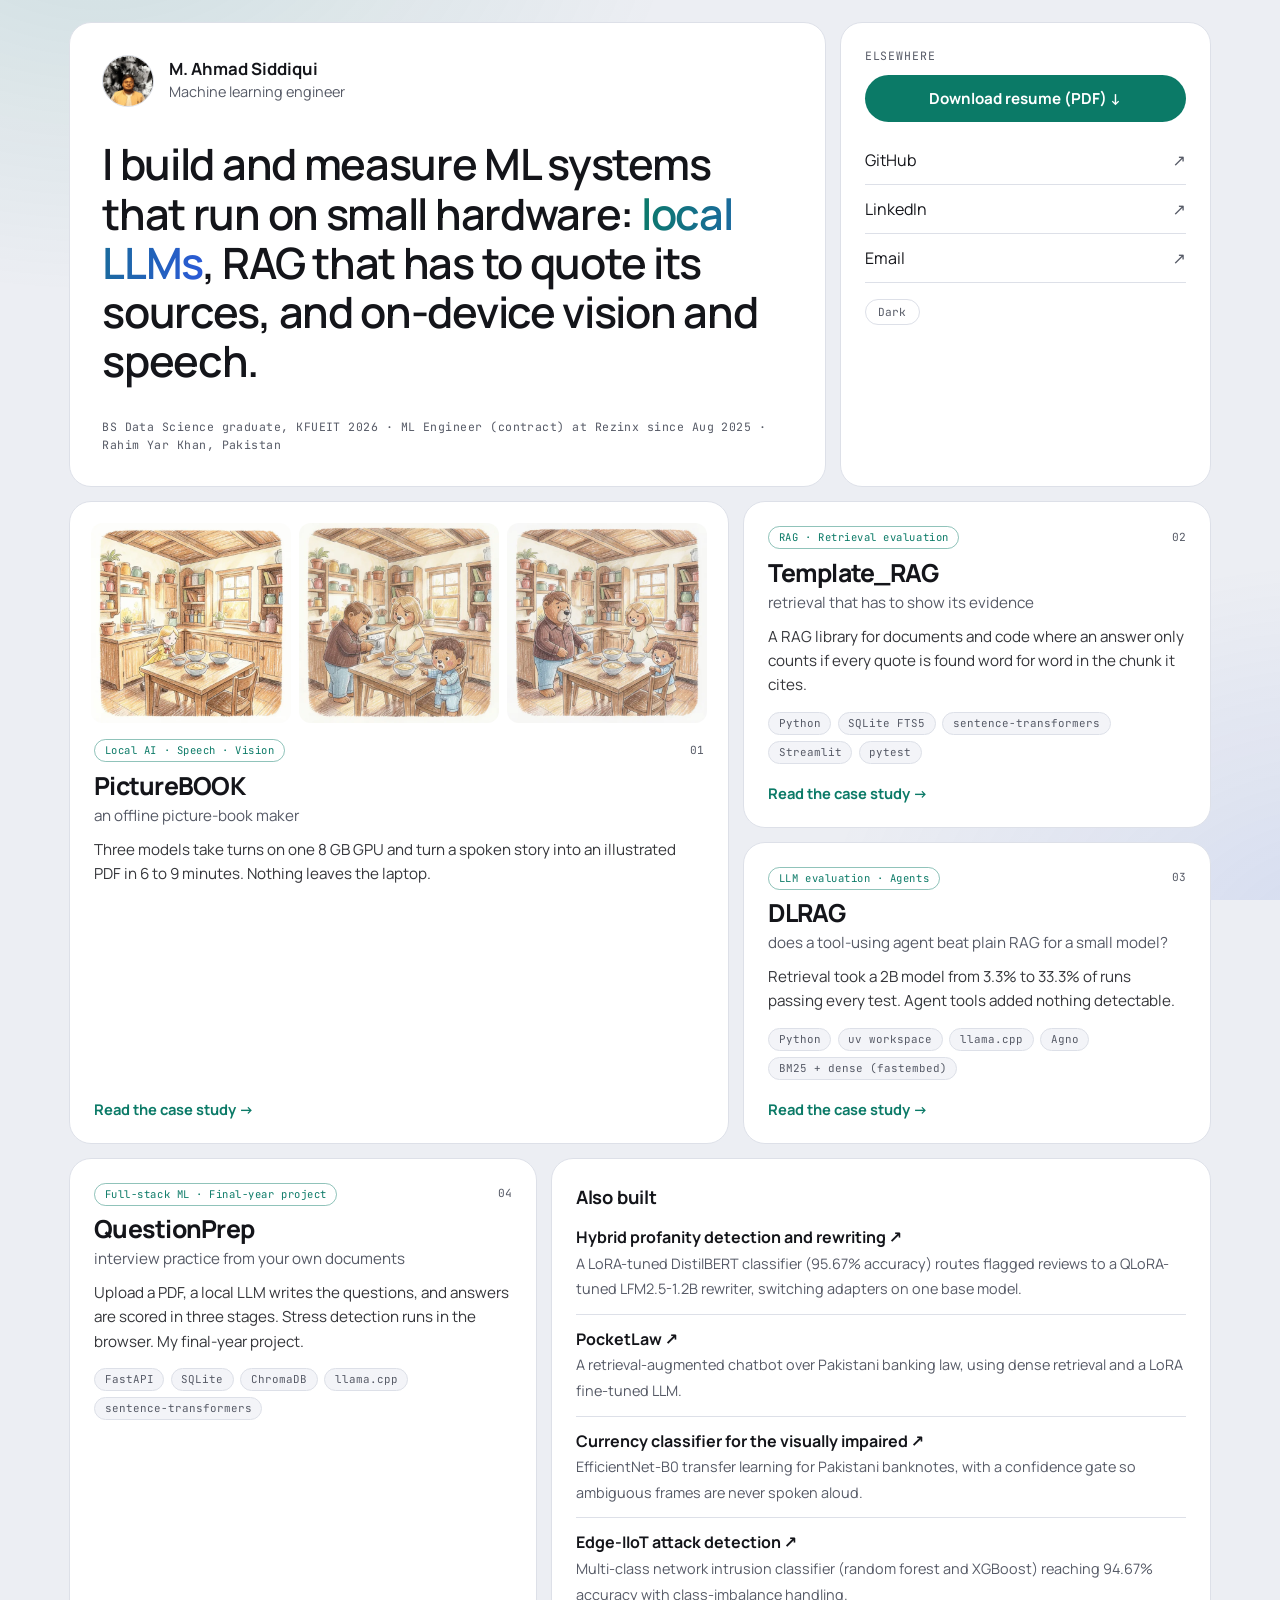
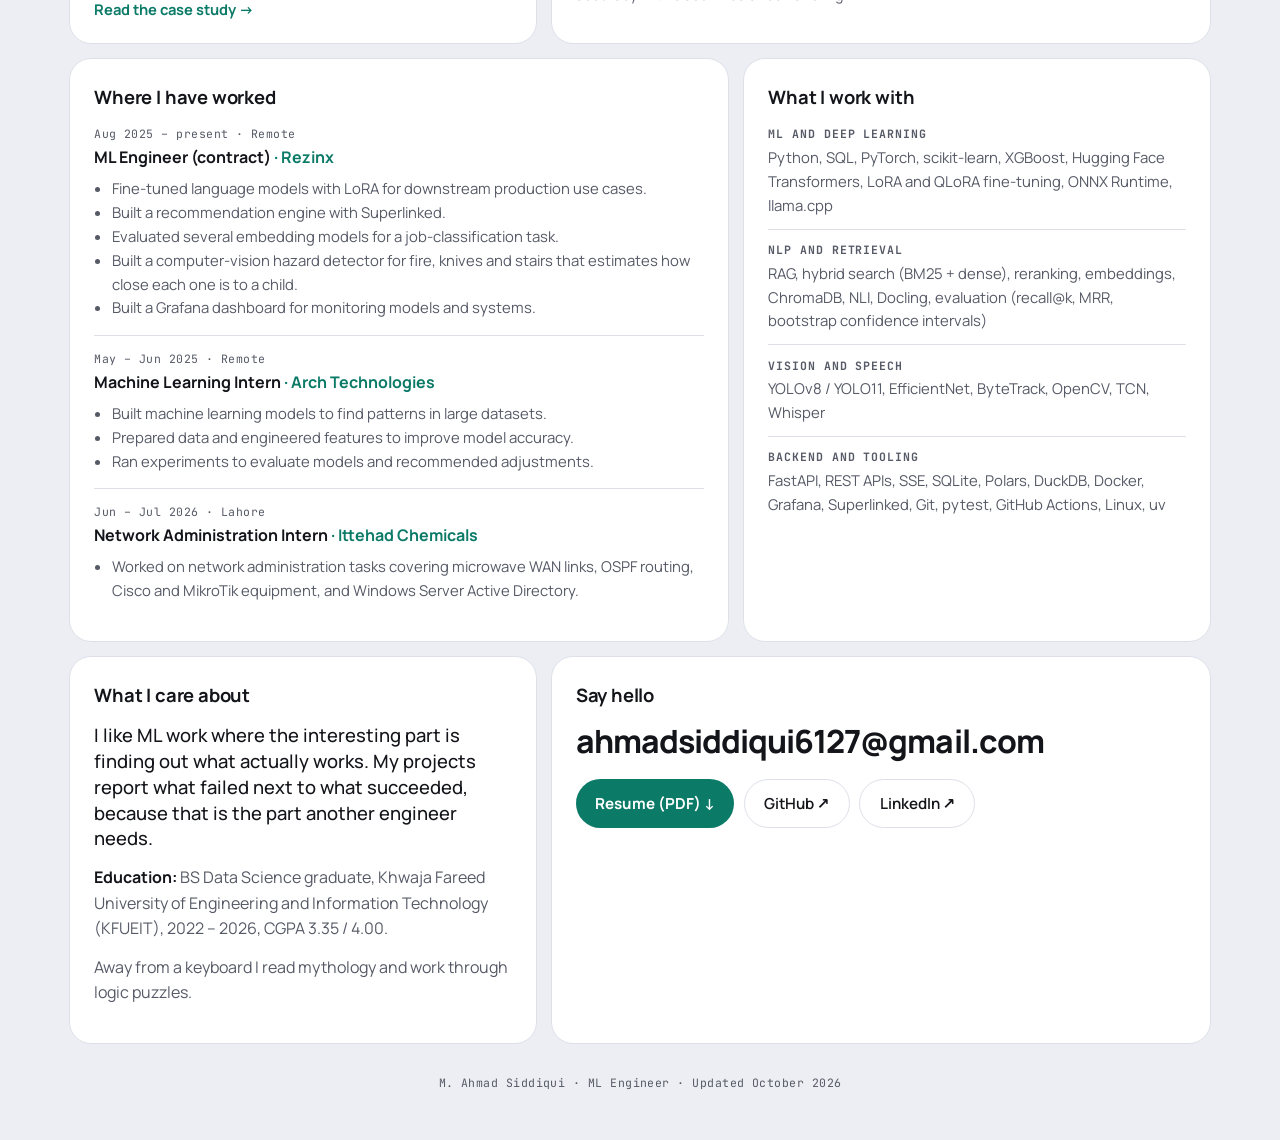
==== commit d1c1dd7b: "Use the current internship description and graduate status; keep data/Resume.pdf link working" ====
--- a/index.html
+++ b/index.html
@@ -163,7 +163,7 @@
             <div><h1>M. Ahmad Siddiqui</h1><span>Machine learning engineer</span></div>
         </div>
         <p class="lead">I build and measure ML systems that run on small hardware: <em>local LLMs</em>, RAG that has to quote its sources, and on-device vision and speech.</p>
-        <p class="where mono">BS Data Science, KFUEIT · ML Engineer (contract) at Rezinx since Aug 2025 · Rahim Yar Khan, Pakistan</p>
+        <p class="where mono">BS Data Science graduate, KFUEIT 2026 · ML Engineer (contract) at Rezinx since Aug 2025 · Rahim Yar Khan, Pakistan</p>
     </section>
 
     <aside class="t s4" aria-label="Links">
@@ -237,8 +237,8 @@
         <div class="job"><span class="d mono">May – Jun 2025 · Remote</span><h3>Machine Learning Intern <span class="org">· Arch Technologies</span></h3>
             <ul><li>Built machine learning models to find patterns in large datasets.</li><li>Prepared data and engineered features to improve model accuracy.</li><li>Ran experiments to evaluate models and recommended adjustments.</li></ul></div>
         
-        <div class="job"><span class="d mono">Jun – Jul 2026 · Lahore</span><h3>Intern <span class="org">· Ittehad Chemicals</span></h3>
-            <ul><li>Supported production and inventory processes while following plant safety protocols.</li></ul></div>
+        <div class="job"><span class="d mono">Jun – Jul 2026 · Lahore</span><h3>Network Administration Intern <span class="org">· Ittehad Chemicals</span></h3>
+            <ul><li>Worked on network administration tasks covering microwave WAN links, OSPF routing, Cisco and MikroTik equipment, and Windows Server Active Directory.</li></ul></div>
         
     </section>
 
@@ -249,7 +249,7 @@
 
     <section class="t s5 about" id="about" aria-label="About">
         <h2>What I care about</h2>
-        <p>I like ML work where the interesting part is finding out what actually works. My projects report what failed next to what succeeded, because that is the part another engineer needs.</p><p><strong>Education:</strong> BS Data Science, Khwaja Fareed University of Engineering and Information Technology (KFUEIT), 2022 – 2026, CGPA 3.35 / 4.00.</p><p>Away from a keyboard I read mythology and work through logic puzzles.</p>
+        <p>I like ML work where the interesting part is finding out what actually works. My projects report what failed next to what succeeded, because that is the part another engineer needs.</p><p><strong>Education:</strong> BS Data Science graduate, Khwaja Fareed University of Engineering and Information Technology (KFUEIT), 2022 – 2026, CGPA 3.35 / 4.00.</p><p>Away from a keyboard I read mythology and work through logic puzzles.</p>
     </section>
 
     <section class="t s7" id="contact" aria-label="Contact">
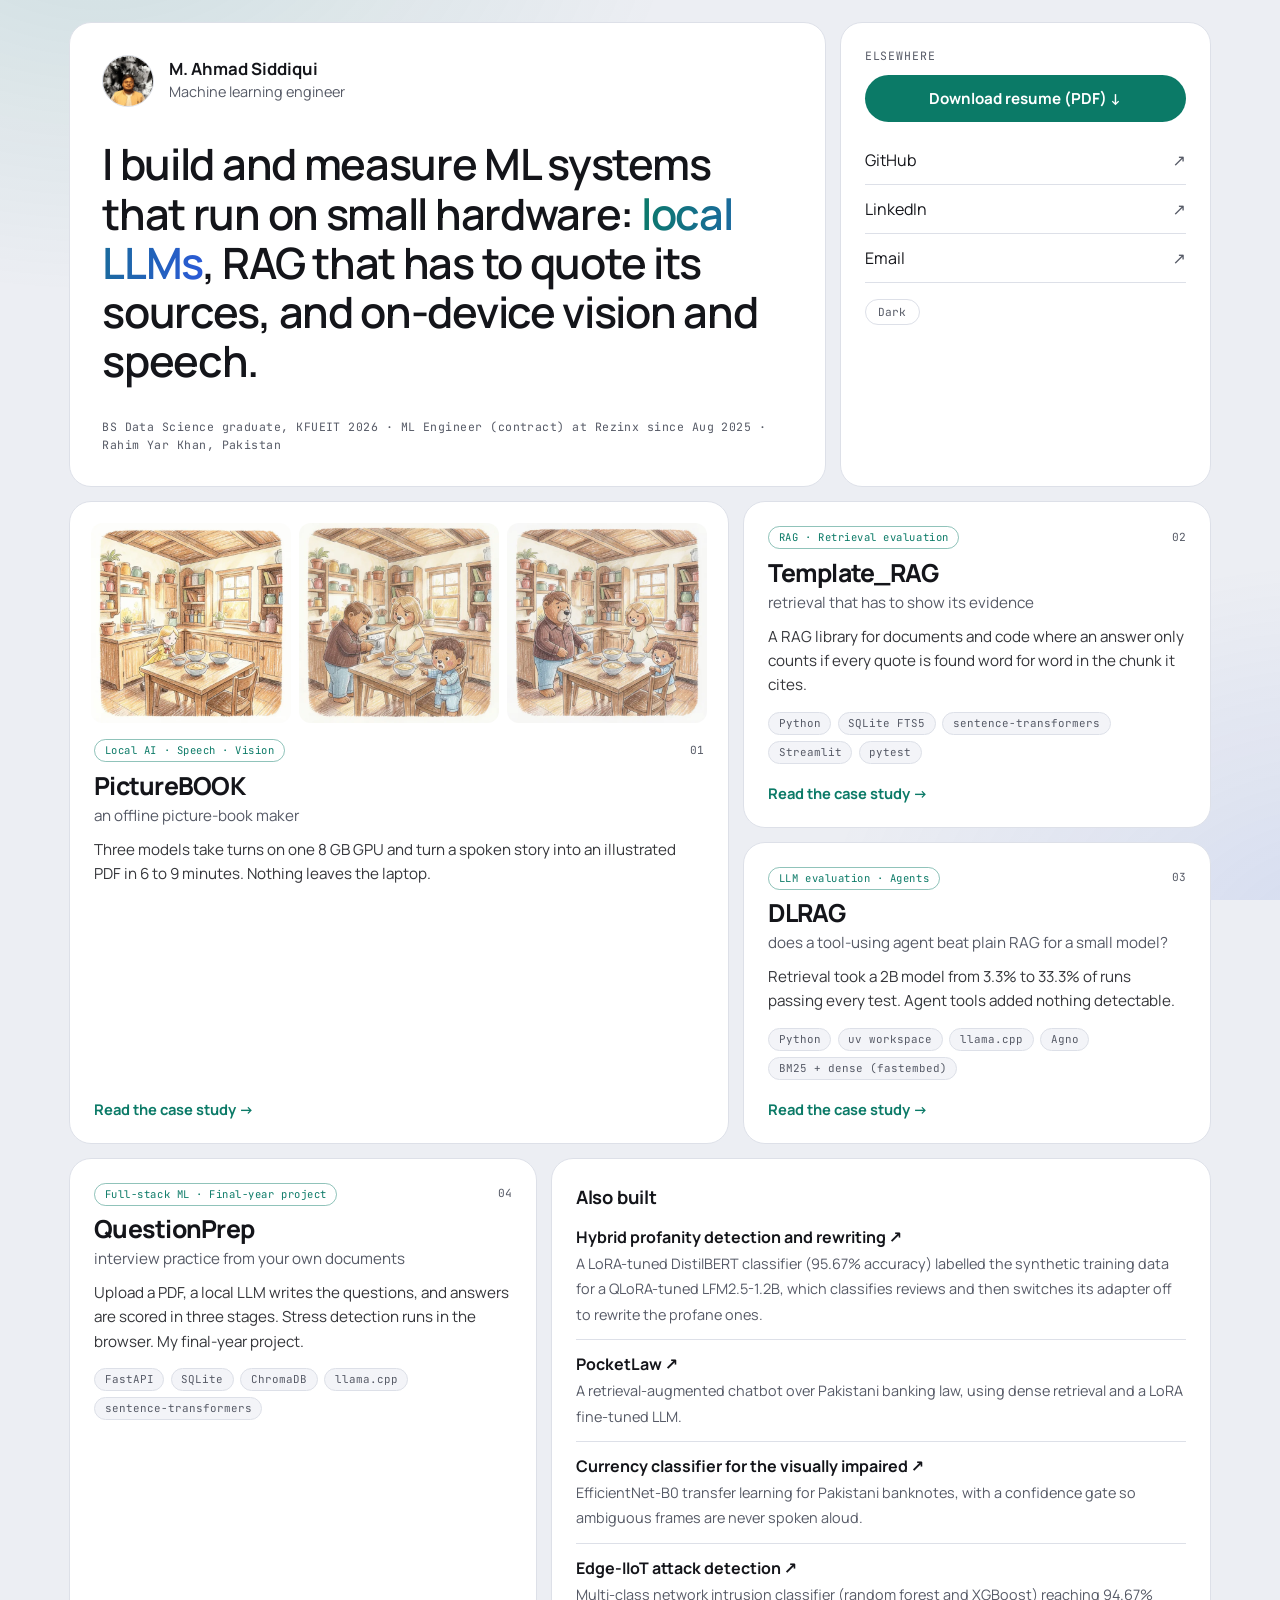
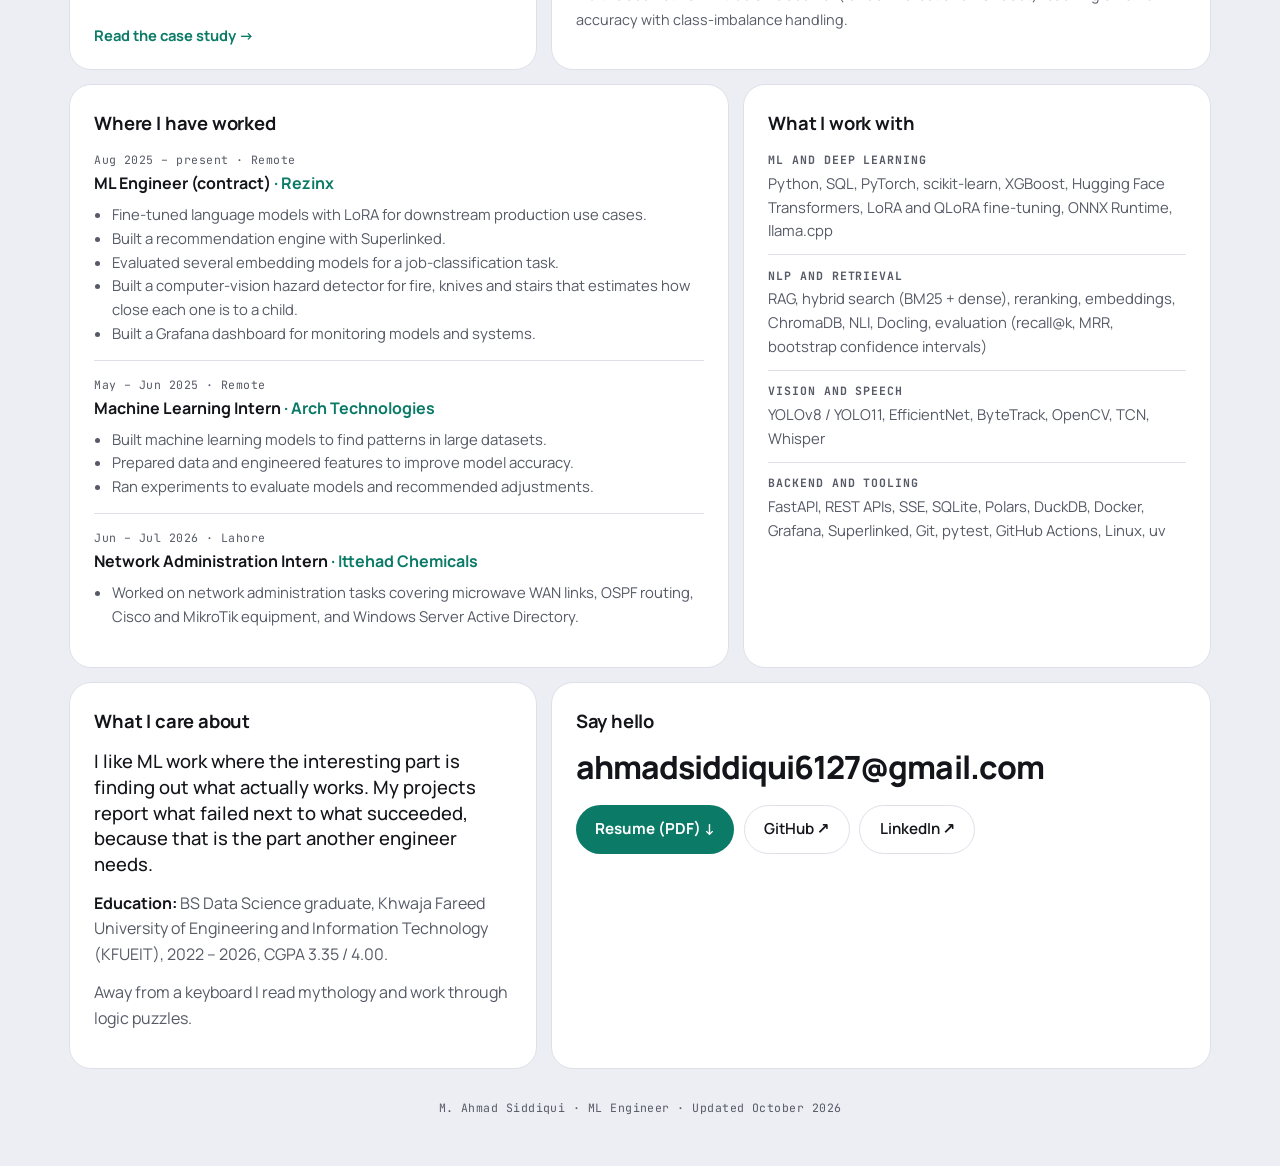
==== commit 76537449: "Correct the profanity project description: DistilBERT labelled the data, LFM2.5 classifies and rewri" ====
--- a/index.html
+++ b/index.html
@@ -225,7 +225,7 @@
 
     <section class="t s7 also" aria-label="Also built">
         <h2>Also built</h2>
-        <a href="https://github.com/Copperhorse/profanity_distilbert_lora" target="_blank" rel="noopener"><b>Hybrid profanity detection and rewriting ↗</b><span>A LoRA-tuned DistilBERT classifier (95.67% accuracy) routes flagged reviews to a QLoRA-tuned LFM2.5-1.2B rewriter, switching adapters on one base model.</span></a><a href="https://github.com/Copperhorse/PocketLaw" target="_blank" rel="noopener"><b>PocketLaw ↗</b><span>A retrieval-augmented chatbot over Pakistani banking law, using dense retrieval and a LoRA fine-tuned LLM.</span></a><a href="https://github.com/Copperhorse/CurrencyClassification" target="_blank" rel="noopener"><b>Currency classifier for the visually impaired ↗</b><span>EfficientNet-B0 transfer learning for Pakistani banknotes, with a confidence gate so ambiguous frames are never spoken aloud.</span></a><a href="https://github.com/Copperhorse/edge_iiot" target="_blank" rel="noopener"><b>Edge-IIoT attack detection ↗</b><span>Multi-class network intrusion classifier (random forest and XGBoost) reaching 94.67% accuracy with class-imbalance handling.</span></a>
+        <a href="https://github.com/Copperhorse/profanity_distilbert_lora" target="_blank" rel="noopener"><b>Hybrid profanity detection and rewriting ↗</b><span>A LoRA-tuned DistilBERT classifier (95.67% accuracy) labelled the synthetic training data for a QLoRA-tuned LFM2.5-1.2B, which classifies reviews and then switches its adapter off to rewrite the profane ones.</span></a><a href="https://github.com/Copperhorse/PocketLaw" target="_blank" rel="noopener"><b>PocketLaw ↗</b><span>A retrieval-augmented chatbot over Pakistani banking law, using dense retrieval and a LoRA fine-tuned LLM.</span></a><a href="https://github.com/Copperhorse/CurrencyClassification" target="_blank" rel="noopener"><b>Currency classifier for the visually impaired ↗</b><span>EfficientNet-B0 transfer learning for Pakistani banknotes, with a confidence gate so ambiguous frames are never spoken aloud.</span></a><a href="https://github.com/Copperhorse/edge_iiot" target="_blank" rel="noopener"><b>Edge-IIoT attack detection ↗</b><span>Multi-class network intrusion classifier (random forest and XGBoost) reaching 94.67% accuracy with class-imbalance handling.</span></a>
     </section>
 
     <section class="t s7" id="experience" aria-label="Experience">
